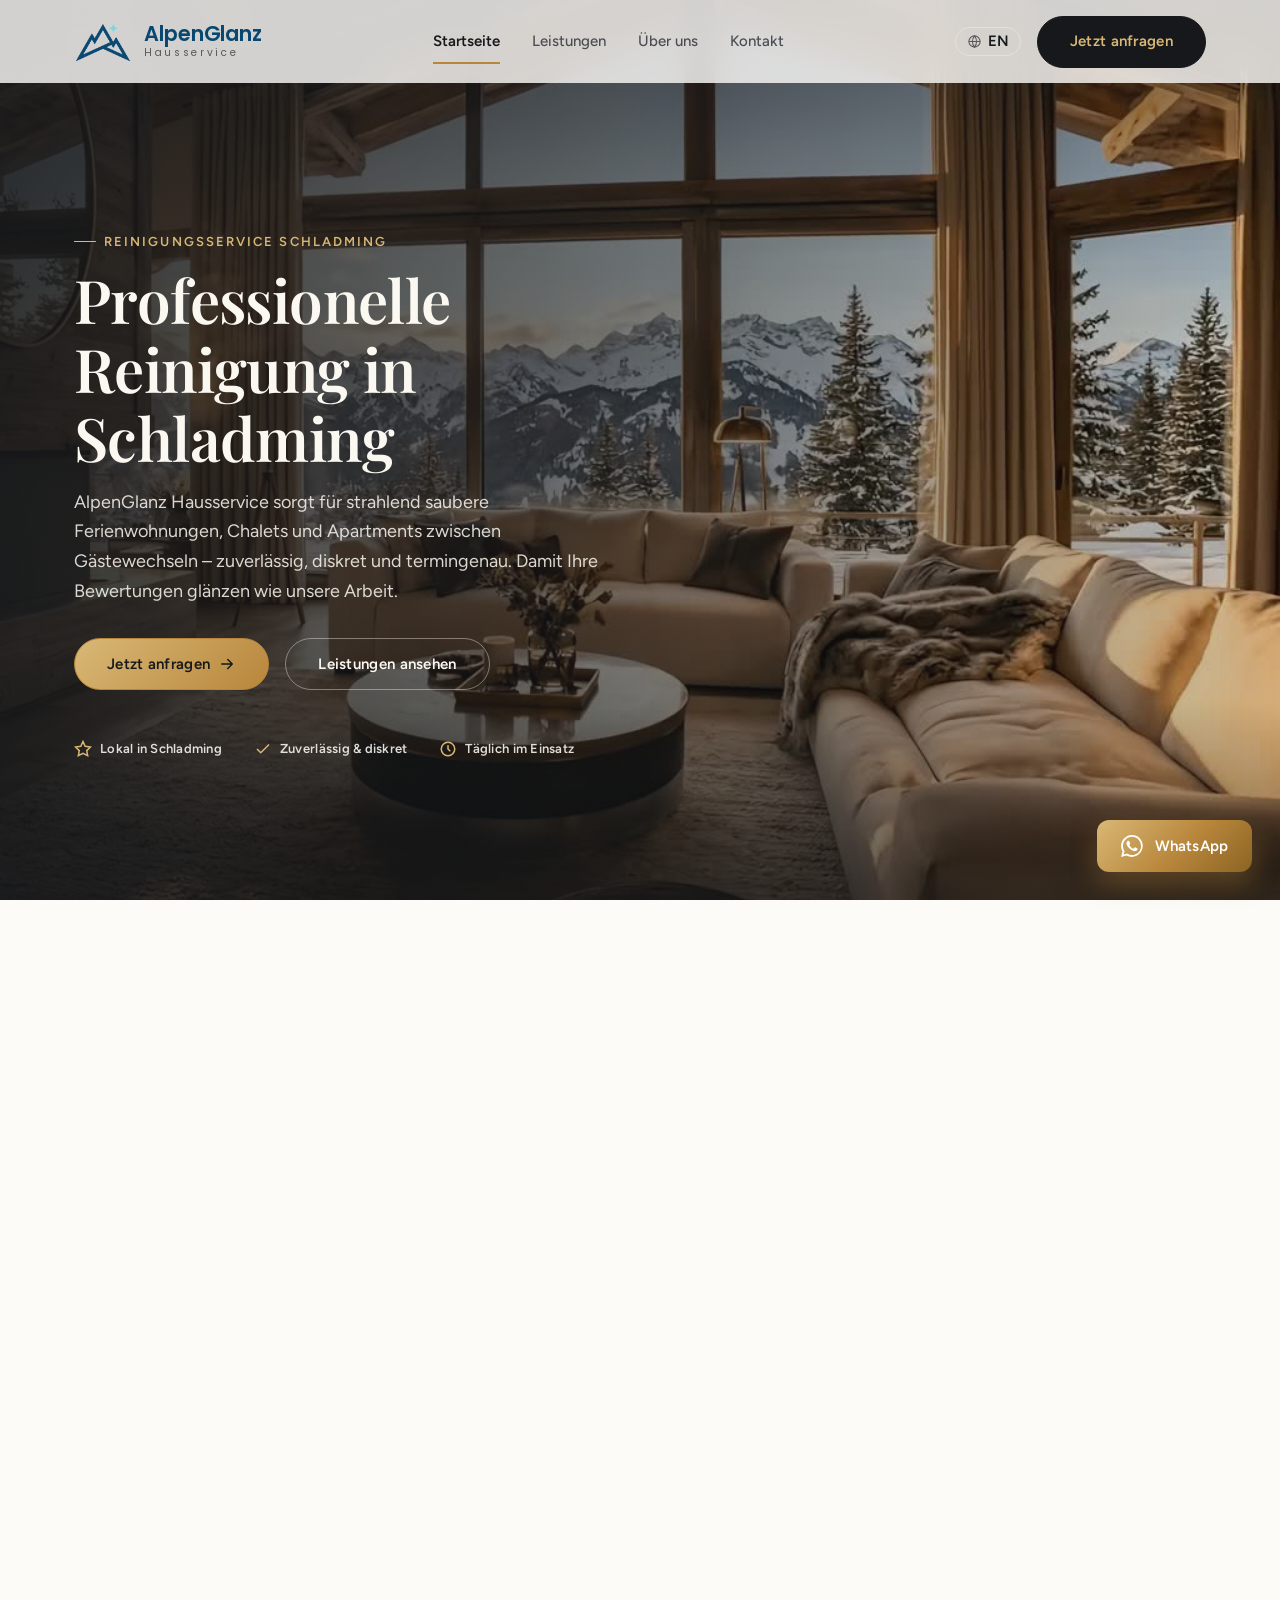
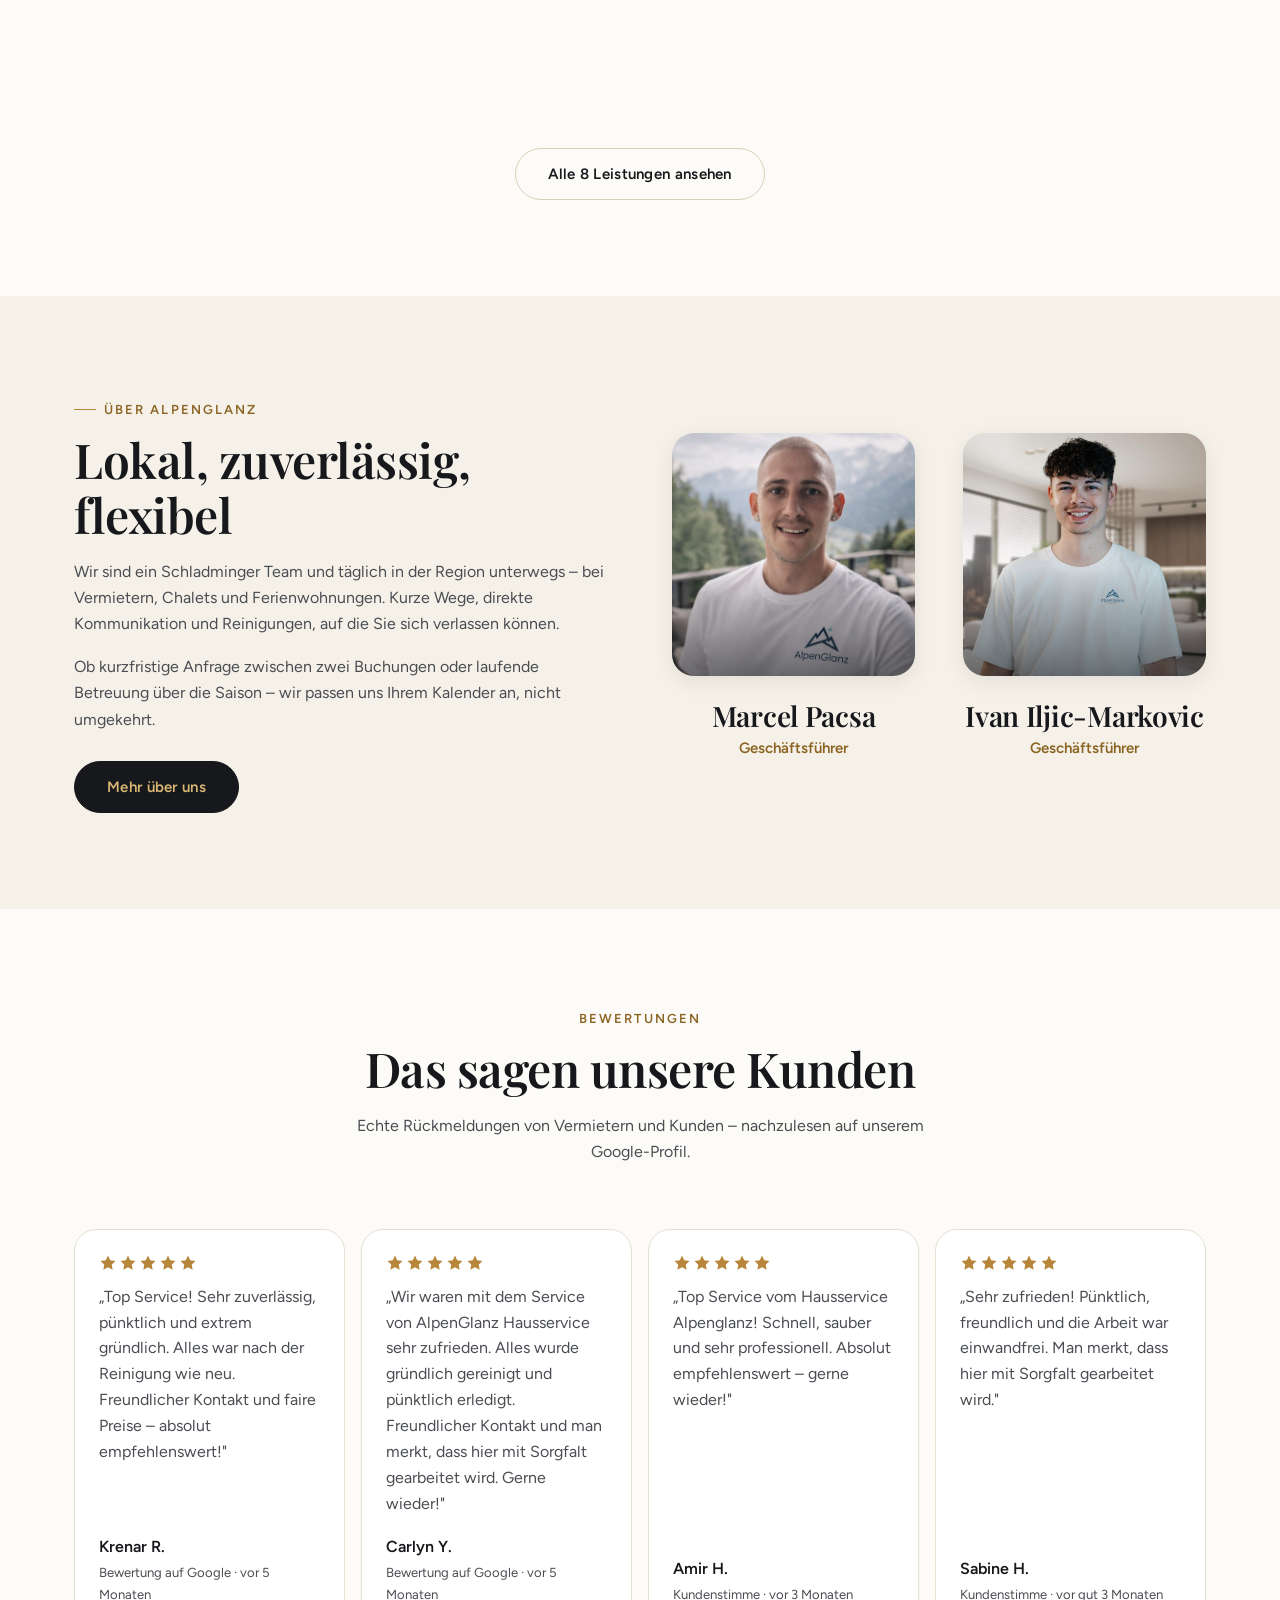
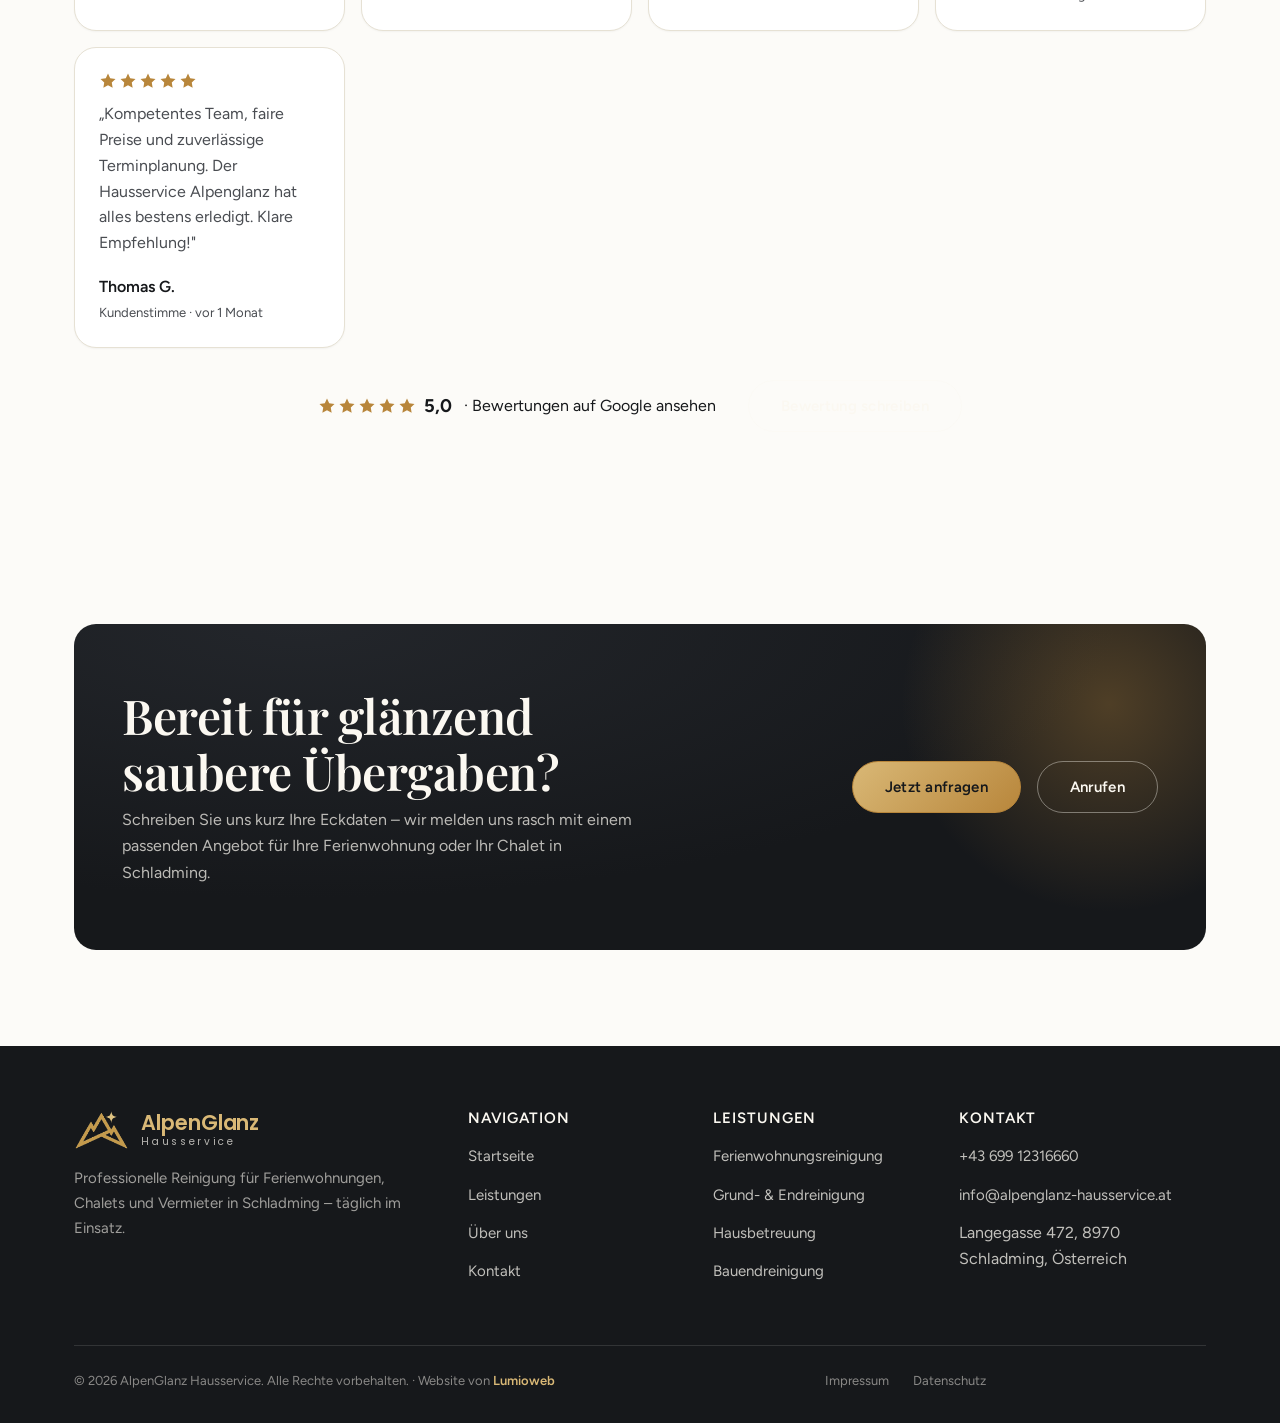
==== index.html @ 98035ed0 "Initial website upload" ====
<!DOCTYPE html><html lang="de"><head>
<meta charset="UTF-8">
<meta name="viewport" content="width=device-width, initial-scale=1">
<title>AlpenGlanz Hausservice — Professionelle Reinigung in Schladming</title>
<meta name="description" content="Professionelle Reinigung in Schladming für Ferienwohnungen, Chalets &amp; Vermieter. Zuverlässig, flexibel, täglich im Einsatz. Jetzt unverbindlich anfragen.">
<link rel="canonical" href="https://alpenglanz-hausservice.at/">
<link rel="alternate" hreflang="de-at" href="https://alpenglanz-hausservice.at/">
<link rel="alternate" hreflang="en" href="https://alpenglanz-hausservice.at/en/">
<link rel="alternate" hreflang="x-default" href="https://alpenglanz-hausservice.at/">
<meta property="og:type" content="website">
<meta property="og:site_name" content="AlpenGlanz Hausservice">
<meta property="og:locale" content="de_AT">
<meta property="og:title" content="AlpenGlanz Hausservice — Professionelle Reinigung in Schladming">
<meta property="og:description" content="Professionelle Reinigung in Schladming für Ferienwohnungen, Chalets &amp; Vermieter. Zuverlässig, flexibel, täglich im Einsatz.">
<meta property="og:url" content="https://alpenglanz-hausservice.at/">
<meta property="og:image" content="https://alpenglanz-hausservice.at/videos/hero-poster.jpg">
<meta property="og:image:width" content="1280">
<meta property="og:image:height" content="720">
<meta name="twitter:card" content="summary_large_image">
<meta name="twitter:title" content="AlpenGlanz Hausservice — Professionelle Reinigung in Schladming">
<meta name="twitter:description" content="Professionelle Reinigung in Schladming für Ferienwohnungen, Chalets &amp; Vermieter. Zuverlässig, flexibel, täglich im Einsatz.">
<meta name="twitter:image" content="https://alpenglanz-hausservice.at/videos/hero-poster.jpg">
<link rel="icon" type="image/png" href="images/favicon.png">
<link rel="apple-touch-icon" href="images/apple-touch-icon.png">
<link rel="preconnect" href="https://fonts.googleapis.com">
<link rel="preconnect" href="https://fonts.gstatic.com" crossorigin="">
<link rel="stylesheet" href="https://fonts.googleapis.com/css2?family=Figtree:wght@300;400;500;600;700&amp;family=Playfair+Display:ital,wght@0,500;0,600;0,700;1,500&amp;family=Poppins:wght@400;500;600&amp;display=swap">
<link rel="stylesheet" href="css/style.css?v=24">
<style>
  /* Kundenstimmen (Phase 2) */
  .reviews-grid{display:grid;grid-template-columns:repeat(auto-fit,minmax(260px,1fr));gap:var(--space-4,1.2rem);margin-top:var(--space-6,2rem);}
  .review-card{background:var(--color-surface,#fff);border:1px solid var(--color-border,rgba(20,24,30,.10));border-radius:var(--radius-lg,18px);padding:var(--space-5,1.6rem);display:flex;flex-direction:column;gap:.7rem;box-shadow:0 1px 2px rgba(20,24,30,.04);}
  .stars{color:var(--color-gold,#b8892b);display:inline-flex;gap:2px;line-height:1;}
  .review-text{margin:0;font-size:1rem;line-height:1.62;}
  .review-meta{margin-top:auto;display:flex;flex-direction:column;gap:.1rem;padding-top:.4rem;}
  .review-author{font-weight:600;}
  .review-src{font-size:.82rem;color:var(--color-ink-soft,#6b7078);}
  .reviews-cta{display:flex;flex-wrap:wrap;gap:var(--space-4,1.2rem) var(--space-6,2rem);align-items:center;justify-content:center;margin-top:var(--space-6,2rem);}
  .reviews-badge{display:inline-flex;align-items:center;gap:.5rem;text-decoration:none;color:var(--color-ink,#1a1d21);}
  .reviews-badge strong{font-size:1.15rem;}
  .reviews-badge:hover{text-decoration:underline;}
</style>
<script type="application/ld+json">
{
  "@context": "https://schema.org",
  "@graph": [
    {
      "@type": "CleaningService",
      "@id": "https://alpenglanz-hausservice.at/#business",
      "name": "AlpenGlanz Hausservice OG",
      "alternateName": "AlpenGlanz Hausservice",
      "url": "https://alpenglanz-hausservice.at/",
      "image": "https://alpenglanz-hausservice.at/videos/hero-poster.jpg",
      "logo": "https://alpenglanz-hausservice.at/images/logo-icon.png",
      "telephone": "+43 699 12316660",
      "email": "info@alpenglanz-hausservice.at",
      "vatID": "ATU83051689",
      "description": "Professionelle Reinigung in Schladming für Ferienwohnungen, Chalets, Apartments und Vermieter – zuverlässig, diskret und termingenau.",
      "address": {
        "@type": "PostalAddress",
        "streetAddress": "Langegasse 472",
        "postalCode": "8970",
        "addressLocality": "Schladming",
        "addressRegion": "Steiermark",
        "addressCountry": "AT"
      },
      "geo": {
        "@type": "GeoCoordinates",
        "latitude": 47.3389568,
        "longitude": 13.7024496
      },
      "areaServed": [
        {
          "@type": "City",
          "name": "Schladming"
        },
        {
          "@type": "City",
          "name": "Ramsau am Dachstein"
        },
        {
          "@type": "City",
          "name": "Rohrmoos"
        },
        {
          "@type": "City",
          "name": "Haus im Ennstal"
        },
        {
          "@type": "City",
          "name": "Gröbming"
        },
        {
          "@type": "City",
          "name": "Pichl"
        }
      ],
      "knowsLanguage": [
        "de-AT"
      ],
      "hasOfferCatalog": {
        "@type": "OfferCatalog",
        "name": "Reinigungsleistungen",
        "itemListElement": [
          {
            "@type": "Offer",
            "itemOffered": {
              "@type": "Service",
              "name": "Ferienwohnungsreinigung",
              "description": "Blitzsaubere Übergabe zwischen Gästewechseln – termingenau nach Check-out, bereit vor Check-in."
            }
          },
          {
            "@type": "Offer",
            "itemOffered": {
              "@type": "Service",
              "name": "Apartmentreinigung",
              "description": "Regelmäßige oder einmalige Reinigung von Apartments – zuverlässig auch bei kurzfristigem Bedarf."
            }
          },
          {
            "@type": "Offer",
            "itemOffered": {
              "@type": "Service",
              "name": "Grund- & Endreinigung",
              "description": "Gründliche Tiefenreinigung bei Saisonwechsel, Ein- und Auszug oder vor der Neuvermietung."
            }
          },
          {
            "@type": "Offer",
            "itemOffered": {
              "@type": "Service",
              "name": "Büro- & Gebäudereinigung",
              "description": "Saubere Arbeits- und Gemeinschaftsflächen – flexibel getaktet nach Ihren Öffnungszeiten."
            }
          },
          {
            "@type": "Offer",
            "itemOffered": {
              "@type": "Service",
              "name": "Fensterreinigung",
              "description": "Streifenfreier Glanz innen und außen – für den perfekten Ausblick auf die Berge."
            }
          },
          {
            "@type": "Offer",
            "itemOffered": {
              "@type": "Service",
              "name": "Stiegenhausreinigung",
              "description": "Gepflegte Eingangsbereiche und Treppenhäuser – der erste Eindruck für Ihre Gäste."
            }
          },
          {
            "@type": "Offer",
            "itemOffered": {
              "@type": "Service",
              "name": "Hausbetreuung",
              "description": "Laufende Pflege Ihres Objekts über die Saison – auch wenn Sie selbst nicht vor Ort sind."
            }
          },
          {
            "@type": "Offer",
            "itemOffered": {
              "@type": "Service",
              "name": "Bauendreinigung",
              "description": "Grobreinigung nach Bau- oder Renovierungsarbeiten – bezugsfertig übergeben."
            }
          }
        ]
      },
      "hasMap": "https://www.google.com/maps?cid=9509701394865130927",
      "sameAs": [
        "https://www.google.com/maps?cid=9509701394865130927"
      ]
    },
    {
      "@type": "WebSite",
      "@id": "https://alpenglanz-hausservice.at/#website",
      "url": "https://alpenglanz-hausservice.at/",
      "name": "AlpenGlanz Hausservice",
      "inLanguage": "de-AT",
      "publisher": {
        "@id": "https://alpenglanz-hausservice.at/#business"
      }
    }
  ]
}
</script>
</head>
<body>
<a class="skip-link" href="#main">Zum Inhalt springen</a>

<header class="site-header">
  <div class="nav-inner">
    <a href="index.html" class="brand">
      <img src="images/logo-icon.png" alt="" class="brand-mark" width="398" height="288">
      <span class="brand-text"><span class="brand-name">AlpenGlanz</span><small>Hausservice</small></span>
    </a>
    <nav class="nav-links" id="nav-links">
      <a href="index.html" data-nav="index.html">Startseite</a>
      <a href="leistungen.html" data-nav="leistungen.html">Leistungen</a>
      <a href="ueber-uns.html" data-nav="ueber-uns.html">Über uns</a>
      <a href="kontakt.html" data-nav="kontakt.html">Kontakt</a>
      <a href="kontakt.html" class="btn btn-primary nav-mobile-cta">Jetzt anfragen</a>
    </nav>
    <div class="nav-cta">
      <a href="en/index.html" class="lang-switch" hreflang="en" aria-label="Zur englischen Version wechseln"><svg viewBox="0 0 24 24" width="15" height="15" fill="none" stroke="currentColor" stroke-width="1.7" aria-hidden="true"><circle cx="12" cy="12" r="9"></circle><path d="M3 12h18"></path><path d="M12 3a14 14 0 0 1 0 18 14 14 0 0 1 0-18z"></path></svg>EN</a>
      <a href="kontakt.html" class="btn btn-primary desktop-only">Jetzt anfragen</a>
      <button class="nav-toggle" id="nav-toggle" aria-label="Menü öffnen" aria-expanded="false" aria-controls="nav-links">
        <span></span>
      </button>
    </div>
  </div>
</header>

<main id="main">

  <!-- HERO -->
  <section class="hero hero-has-video">
    <video class="hero-video hero-bg-video" autoplay="" muted="" loop="" playsinline="" preload="metadata" poster="videos/hero-poster.jpg" aria-hidden="true" tabindex="-1">
      <!-- Phones load the 720p/0.7MB loop, larger screens the 2K version.
           Browsers without media-attribute support fall back to the first
           (smaller) source - a safe default. -->
      <source src="videos/hero-loop-mobile.mp4" type="video/mp4" media="(max-width: 768px)">
      <source src="videos/hero-loop.mp4" type="video/mp4">
    </video>
    <div class="hero-overlay" aria-hidden="true"></div>
    <div class="container hero-grid">
      <div class="hero-copy" data-reveal="">
        <p class="eyebrow" data-cms="index-1">Reinigungsservice Schladming</p>
        <h1 data-cms="index-2">Professionelle Reinigung in Schladming</h1>
        <p class="lead" data-cms="index-3">AlpenGlanz Hausservice sorgt für strahlend saubere Ferienwohnungen, Chalets und Apartments zwischen Gästewechseln – zuverlässig, diskret und termingenau. Damit Ihre Bewertungen glänzen wie unsere Arbeit.</p>
        <div class="hero-actions">
          <a href="kontakt.html" class="btn btn-gold">
            Jetzt anfragen
            <svg class="icon-arrow" viewBox="0 0 24 24" fill="none" stroke="currentColor" stroke-width="2" stroke-linecap="round" stroke-linejoin="round"><path d="M5 12h14M13 6l6 6-6 6"></path></svg>
          </a>
          <a href="leistungen.html" class="btn btn-outline">Leistungen ansehen</a>
        </div>
        <div class="hero-trustrow">
          <div class="trust-item">
            <svg viewBox="0 0 24 24" fill="none" stroke="currentColor" stroke-width="2"><path d="M12 2l2.9 6.26L22 9.27l-5 4.87L18.2 21 12 17.77 5.8 21 7 14.14l-5-4.87 7.1-1.01z"></path></svg>
            Lokal in Schladming
          </div>
          <div class="trust-item">
            <svg viewBox="0 0 24 24" fill="none" stroke="currentColor" stroke-width="2"><path d="M20 6L9 17l-5-5"></path></svg>
            Zuverlässig &amp; diskret
          </div>
          <div class="trust-item">
            <svg viewBox="0 0 24 24" fill="none" stroke="currentColor" stroke-width="2"><circle cx="12" cy="12" r="9"></circle><path d="M12 7v5l3 3"></path></svg>
            Täglich im Einsatz
          </div>
        </div>
      </div>

    </div>
  </section>

  <!-- TRUST BADGES -->
  <section class="container">
    <div class="badge-strip" data-reveal="">
      <div class="badge-item">
        <svg viewBox="0 0 24 24" fill="none" stroke="currentColor" stroke-width="1.8"><path d="M3 21V8l9-5 9 5v13"></path><path d="M9 21v-8h6v8"></path></svg>
        <div><strong data-cms="index-4">Ferienwohnungen &amp; Chalets</strong><span data-cms="index-5">Unser Kerngeschäft in Schladming</span></div>
      </div>
      <div class="badge-item">
        <svg viewBox="0 0 24 24" fill="none" stroke="currentColor" stroke-width="1.8"><circle cx="12" cy="12" r="9"></circle><path d="M12 7v5l3.5 2"></path></svg>
        <div><strong data-cms="index-6">Termingenau</strong><span data-cms="index-7">Punktgenau zwischen Check-out &amp; Check-in</span></div>
      </div>
      <div class="badge-item">
        <svg viewBox="0 0 24 24" fill="none" stroke="currentColor" stroke-width="1.8"><path d="M20 6L9 17l-5-5"></path></svg>
        <div><strong data-cms="index-8">Geprüfte Qualität</strong><span data-cms="index-9">Checklisten &amp; Fotokontrolle</span></div>
      </div>
      <div class="badge-item">
        <svg viewBox="0 0 24 24" fill="none" stroke="currentColor" stroke-width="1.8"><path d="M12 2l2.9 6.26L22 9.27l-5 4.87L18.2 21 12 17.77 5.8 21 7 14.14l-5-4.87 7.1-1.01z"></path></svg>
        <div><strong data-cms="index-10">Persönlich &amp; flexibel</strong><span data-cms="index-11">Direkter Draht zu den Inhabern</span></div>
      </div>
    </div>
  </section>

  <!-- WAS WIR MACHEN -->
  <section class="section">
    <div class="container">
      <div class="section-head center mx-auto text-center" data-reveal="">
        <p class="eyebrow" data-cms="index-12">Was wir machen</p>
        <h2 data-cms="index-13">Ihr Rundum-Service für Sauberkeit in Schladming</h2>
        <p class="mx-auto" data-cms="index-14">Von der Endreinigung einer Ferienwohnung nach dem Auszug der Gäste bis zur laufenden Hausbetreuung Ihres Chalets – wir übernehmen die Reinigung, damit Sie sich um Ihre Gäste kümmern können.</p>
      </div>

      <div class="grid grid-3" data-reveal-group="">
        <article class="card" data-reveal="">
          <div class="card-icon">
            <svg viewBox="0 0 24 24" fill="none" stroke="currentColor" stroke-width="1.8"><path d="M3 21V8l9-5 9 5v13"></path><path d="M9 21v-8h6v8"></path></svg>
          </div>
          <h3 data-cms="index-15">Ferienwohnungsreinigung</h3>
          <p data-cms="index-16">Blitzsaubere Übergabe für jeden Gästewechsel – zuverlässig und termingenau.</p>
          <a href="leistungen.html" class="card-link">Mehr erfahren
            <svg viewBox="0 0 24 24" fill="none" stroke="currentColor" stroke-width="2"><path d="M5 12h14M13 6l6 6-6 6"></path></svg>
          </a>
        </article>
        <article class="card" data-reveal="">
          <div class="card-icon">
            <svg viewBox="0 0 24 24" fill="none" stroke="currentColor" stroke-width="1.8"><rect x="4" y="3" width="16" height="18" rx="2"></rect><path d="M9 8h6M9 12h6M9 16h4"></path></svg>
          </div>
          <h3 data-cms="index-17">Grund- &amp; Endreinigung</h3>
          <p data-cms="index-18">Gründliche Tiefenreinigung – ideal bei Saisonwechsel oder Übergabe.</p>
          <a href="leistungen.html" class="card-link">Mehr erfahren
            <svg viewBox="0 0 24 24" fill="none" stroke="currentColor" stroke-width="2"><path d="M5 12h14M13 6l6 6-6 6"></path></svg>
          </a>
        </article>
        <article class="card" data-reveal="">
          <div class="card-icon">
            <svg viewBox="0 0 24 24" fill="none" stroke="currentColor" stroke-width="1.8"><path d="M4 21h16M6 21V9l6-5 6 5v12M10 21v-6h4v6"></path></svg>
          </div>
          <h3 data-cms="index-19">Hausbetreuung</h3>
          <p data-cms="index-20">Laufende Pflege Ihres Objekts – auch wenn Sie selbst nicht vor Ort sind.</p>
          <a href="leistungen.html" class="card-link">Mehr erfahren
            <svg viewBox="0 0 24 24" fill="none" stroke="currentColor" stroke-width="2"><path d="M5 12h14M13 6l6 6-6 6"></path></svg>
          </a>
        </article>
      </div>

      <div class="text-center" style="margin-top: var(--space-7);" data-reveal="">
        <a href="leistungen.html" class="btn btn-outline" style="border-color: var(--color-border-strong); color: var(--color-ink);">Alle 8 Leistungen ansehen</a>
      </div>
    </div>
  </section>

  <!-- ÜBER UNS TEASER -->
  <section class="section section-alt">
    <div class="container grid grid-2" style="align-items:center; gap: var(--space-8);">
      <div data-reveal="">
        <p class="eyebrow" data-cms="index-21">Über AlpenGlanz</p>
        <h2 data-cms="index-22">Lokal, zuverlässig, flexibel</h2>
        <p data-cms="index-23">Wir sind ein Schladminger Team und täglich in der Region unterwegs – bei Vermietern, Chalets und Ferienwohnungen. Kurze Wege, direkte Kommunikation und Reinigungen, auf die Sie sich verlassen können.</p>
        <p data-cms="index-24">Ob kurzfristige Anfrage zwischen zwei Buchungen oder laufende Betreuung über die Saison – wir passen uns Ihrem Kalender an, nicht umgekehrt.</p>
        <a href="ueber-uns.html" class="btn btn-primary" style="margin-top: var(--space-3);">Mehr über uns</a>
      </div>
      <div class="team-grid" data-reveal="" style="transition-delay:120ms;">
        <div class="team-card">
          <div class="team-photo"><img src="images/team-marcel.jpeg" alt="Marcel Pacsa, Geschäftsführer AlpenGlanz Hausservice" width="1010" height="1277" loading="lazy" decoding="async" data-cms-img="index-img-1"></div>
          <h3 data-cms="index-25">Marcel Pacsa</h3>
          <p class="team-role" data-cms="index-26">Geschäftsführer</p>
        </div>
        <div class="team-card">
          <div class="team-photo"><img src="images/team-ivan.jpeg" alt="Ivan Iljic-Markovic, Geschäftsführer AlpenGlanz Hausservice" width="776" height="930" loading="lazy" decoding="async" data-cms-img="index-img-2"></div>
          <h3 data-cms="index-27">Ivan Iljic-Markovic</h3>
          <p class="team-role" data-cms="index-28">Geschäftsführer</p>
        </div>
      </div>
    </div>
  </section>

  <!-- KUNDENSTIMMEN -->
  <section class="section" id="bewertungen">
    <div class="container">
      <div class="section-head center mx-auto text-center" data-reveal="">
        <p class="eyebrow" data-cms="index-29">Bewertungen</p>
        <h2 data-cms="index-30">Das sagen unsere Kunden</h2>
        <p class="mx-auto" data-cms="index-31">Echte Rückmeldungen von Vermietern und Kunden – nachzulesen auf unserem Google-Profil.</p>
      </div>
      <div class="reviews-grid" data-reveal-group="">

        <article class="review-card" data-reveal="">
          <span class="stars" aria-label="5 von 5 Sternen"><svg width="18" height="18" viewBox="0 0 24 24" fill="currentColor" aria-hidden="true"><path d="M12 2l2.9 6.26L22 9.27l-5 4.87L18.2 21 12 17.77 5.8 21 7 14.14l-5-4.87 7.1-1.01z"></path></svg><svg width="18" height="18" viewBox="0 0 24 24" fill="currentColor" aria-hidden="true"><path d="M12 2l2.9 6.26L22 9.27l-5 4.87L18.2 21 12 17.77 5.8 21 7 14.14l-5-4.87 7.1-1.01z"></path></svg><svg width="18" height="18" viewBox="0 0 24 24" fill="currentColor" aria-hidden="true"><path d="M12 2l2.9 6.26L22 9.27l-5 4.87L18.2 21 12 17.77 5.8 21 7 14.14l-5-4.87 7.1-1.01z"></path></svg><svg width="18" height="18" viewBox="0 0 24 24" fill="currentColor" aria-hidden="true"><path d="M12 2l2.9 6.26L22 9.27l-5 4.87L18.2 21 12 17.77 5.8 21 7 14.14l-5-4.87 7.1-1.01z"></path></svg><svg width="18" height="18" viewBox="0 0 24 24" fill="currentColor" aria-hidden="true"><path d="M12 2l2.9 6.26L22 9.27l-5 4.87L18.2 21 12 17.77 5.8 21 7 14.14l-5-4.87 7.1-1.01z"></path></svg></span>
          <p class="review-text" data-cms="index-32">„Top Service! Sehr zuverlässig, pünktlich und extrem gründlich. Alles war nach der Reinigung wie neu. Freundlicher Kontakt und faire Preise – absolut empfehlenswert!"</p>
          <div class="review-meta">
            <span class="review-author" data-cms="index-33">Krenar R.</span>
            <span class="review-src" data-cms="index-34">Bewertung auf Google · vor 5 Monaten</span>
          </div>
        </article>

        <article class="review-card" data-reveal="">
          <span class="stars" aria-label="5 von 5 Sternen"><svg width="18" height="18" viewBox="0 0 24 24" fill="currentColor" aria-hidden="true"><path d="M12 2l2.9 6.26L22 9.27l-5 4.87L18.2 21 12 17.77 5.8 21 7 14.14l-5-4.87 7.1-1.01z"></path></svg><svg width="18" height="18" viewBox="0 0 24 24" fill="currentColor" aria-hidden="true"><path d="M12 2l2.9 6.26L22 9.27l-5 4.87L18.2 21 12 17.77 5.8 21 7 14.14l-5-4.87 7.1-1.01z"></path></svg><svg width="18" height="18" viewBox="0 0 24 24" fill="currentColor" aria-hidden="true"><path d="M12 2l2.9 6.26L22 9.27l-5 4.87L18.2 21 12 17.77 5.8 21 7 14.14l-5-4.87 7.1-1.01z"></path></svg><svg width="18" height="18" viewBox="0 0 24 24" fill="currentColor" aria-hidden="true"><path d="M12 2l2.9 6.26L22 9.27l-5 4.87L18.2 21 12 17.77 5.8 21 7 14.14l-5-4.87 7.1-1.01z"></path></svg><svg width="18" height="18" viewBox="0 0 24 24" fill="currentColor" aria-hidden="true"><path d="M12 2l2.9 6.26L22 9.27l-5 4.87L18.2 21 12 17.77 5.8 21 7 14.14l-5-4.87 7.1-1.01z"></path></svg></span>
          <p class="review-text" data-cms="index-35">„Wir waren mit dem Service von AlpenGlanz Hausservice sehr zufrieden. Alles wurde gründlich gereinigt und pünktlich erledigt. Freundlicher Kontakt und man merkt, dass hier mit Sorgfalt gearbeitet wird. Gerne wieder!"</p>
          <div class="review-meta">
            <span class="review-author" data-cms="index-36">Carlyn Y.</span>
            <span class="review-src" data-cms="index-37">Bewertung auf Google · vor 5 Monaten</span>
          </div>
        </article>

        <article class="review-card" data-reveal="">
          <span class="stars" aria-label="5 von 5 Sternen"><svg width="18" height="18" viewBox="0 0 24 24" fill="currentColor" aria-hidden="true"><path d="M12 2l2.9 6.26L22 9.27l-5 4.87L18.2 21 12 17.77 5.8 21 7 14.14l-5-4.87 7.1-1.01z"></path></svg><svg width="18" height="18" viewBox="0 0 24 24" fill="currentColor" aria-hidden="true"><path d="M12 2l2.9 6.26L22 9.27l-5 4.87L18.2 21 12 17.77 5.8 21 7 14.14l-5-4.87 7.1-1.01z"></path></svg><svg width="18" height="18" viewBox="0 0 24 24" fill="currentColor" aria-hidden="true"><path d="M12 2l2.9 6.26L22 9.27l-5 4.87L18.2 21 12 17.77 5.8 21 7 14.14l-5-4.87 7.1-1.01z"></path></svg><svg width="18" height="18" viewBox="0 0 24 24" fill="currentColor" aria-hidden="true"><path d="M12 2l2.9 6.26L22 9.27l-5 4.87L18.2 21 12 17.77 5.8 21 7 14.14l-5-4.87 7.1-1.01z"></path></svg><svg width="18" height="18" viewBox="0 0 24 24" fill="currentColor" aria-hidden="true"><path d="M12 2l2.9 6.26L22 9.27l-5 4.87L18.2 21 12 17.77 5.8 21 7 14.14l-5-4.87 7.1-1.01z"></path></svg></span>
          <p class="review-text" data-cms="index-38">„Top Service vom Hausservice Alpenglanz! Schnell, sauber und sehr professionell. Absolut empfehlenswert – gerne wieder!"</p>
          <div class="review-meta">
            <span class="review-author" data-cms="index-39">Amir H.</span>
            <span class="review-src" data-cms="index-40">Kundenstimme · vor 3 Monaten</span>
          </div>
        </article>



        <article class="review-card" data-reveal="">
          <span class="stars" aria-label="5 von 5 Sternen"><svg width="18" height="18" viewBox="0 0 24 24" fill="currentColor" aria-hidden="true"><path d="M12 2l2.9 6.26L22 9.27l-5 4.87L18.2 21 12 17.77 5.8 21 7 14.14l-5-4.87 7.1-1.01z"></path></svg><svg width="18" height="18" viewBox="0 0 24 24" fill="currentColor" aria-hidden="true"><path d="M12 2l2.9 6.26L22 9.27l-5 4.87L18.2 21 12 17.77 5.8 21 7 14.14l-5-4.87 7.1-1.01z"></path></svg><svg width="18" height="18" viewBox="0 0 24 24" fill="currentColor" aria-hidden="true"><path d="M12 2l2.9 6.26L22 9.27l-5 4.87L18.2 21 12 17.77 5.8 21 7 14.14l-5-4.87 7.1-1.01z"></path></svg><svg width="18" height="18" viewBox="0 0 24 24" fill="currentColor" aria-hidden="true"><path d="M12 2l2.9 6.26L22 9.27l-5 4.87L18.2 21 12 17.77 5.8 21 7 14.14l-5-4.87 7.1-1.01z"></path></svg><svg width="18" height="18" viewBox="0 0 24 24" fill="currentColor" aria-hidden="true"><path d="M12 2l2.9 6.26L22 9.27l-5 4.87L18.2 21 12 17.77 5.8 21 7 14.14l-5-4.87 7.1-1.01z"></path></svg></span>
          <p class="review-text" data-cms="index-41">„Sehr zufrieden! Pünktlich, freundlich und die Arbeit war einwandfrei. Man merkt, dass hier mit Sorgfalt gearbeitet wird."</p>
          <div class="review-meta">
            <span class="review-author" data-cms="index-42">Sabine H.</span>
            <span class="review-src" data-cms="index-43">Kundenstimme · vor gut 3 Monaten</span>
          </div>
        </article>



        <article class="review-card" data-reveal="">
          <span class="stars" aria-label="5 von 5 Sternen"><svg width="18" height="18" viewBox="0 0 24 24" fill="currentColor" aria-hidden="true"><path d="M12 2l2.9 6.26L22 9.27l-5 4.87L18.2 21 12 17.77 5.8 21 7 14.14l-5-4.87 7.1-1.01z"></path></svg><svg width="18" height="18" viewBox="0 0 24 24" fill="currentColor" aria-hidden="true"><path d="M12 2l2.9 6.26L22 9.27l-5 4.87L18.2 21 12 17.77 5.8 21 7 14.14l-5-4.87 7.1-1.01z"></path></svg><svg width="18" height="18" viewBox="0 0 24 24" fill="currentColor" aria-hidden="true"><path d="M12 2l2.9 6.26L22 9.27l-5 4.87L18.2 21 12 17.77 5.8 21 7 14.14l-5-4.87 7.1-1.01z"></path></svg><svg width="18" height="18" viewBox="0 0 24 24" fill="currentColor" aria-hidden="true"><path d="M12 2l2.9 6.26L22 9.27l-5 4.87L18.2 21 12 17.77 5.8 21 7 14.14l-5-4.87 7.1-1.01z"></path></svg><svg width="18" height="18" viewBox="0 0 24 24" fill="currentColor" aria-hidden="true"><path d="M12 2l2.9 6.26L22 9.27l-5 4.87L18.2 21 12 17.77 5.8 21 7 14.14l-5-4.87 7.1-1.01z"></path></svg></span>
          <p class="review-text" data-cms="index-44">„Kompetentes Team, faire Preise und zuverlässige Terminplanung. Der Hausservice Alpenglanz hat alles bestens erledigt. Klare Empfehlung!"</p>
          <div class="review-meta">
            <span class="review-author" data-cms="index-45">Thomas G.</span>
            <span class="review-src" data-cms="index-46">Kundenstimme · vor 1 Monat</span>
          </div>
        </article>

      </div>
      <div class="reviews-cta" data-reveal="">
        <a href="https://www.google.com/maps?cid=9509701394865130927" target="_blank" rel="noopener" class="reviews-badge" aria-label="5,0 Sterne bei Google, alle Bewertungen ansehen">
          <span class="stars" aria-label="5 von 5 Sternen"><svg width="18" height="18" viewBox="0 0 24 24" fill="currentColor" aria-hidden="true"><path d="M12 2l2.9 6.26L22 9.27l-5 4.87L18.2 21 12 17.77 5.8 21 7 14.14l-5-4.87 7.1-1.01z"></path></svg><svg width="18" height="18" viewBox="0 0 24 24" fill="currentColor" aria-hidden="true"><path d="M12 2l2.9 6.26L22 9.27l-5 4.87L18.2 21 12 17.77 5.8 21 7 14.14l-5-4.87 7.1-1.01z"></path></svg><svg width="18" height="18" viewBox="0 0 24 24" fill="currentColor" aria-hidden="true"><path d="M12 2l2.9 6.26L22 9.27l-5 4.87L18.2 21 12 17.77 5.8 21 7 14.14l-5-4.87 7.1-1.01z"></path></svg><svg width="18" height="18" viewBox="0 0 24 24" fill="currentColor" aria-hidden="true"><path d="M12 2l2.9 6.26L22 9.27l-5 4.87L18.2 21 12 17.77 5.8 21 7 14.14l-5-4.87 7.1-1.01z"></path></svg><svg width="18" height="18" viewBox="0 0 24 24" fill="currentColor" aria-hidden="true"><path d="M12 2l2.9 6.26L22 9.27l-5 4.87L18.2 21 12 17.77 5.8 21 7 14.14l-5-4.87 7.1-1.01z"></path></svg></span><strong data-cms="index-47">5,0</strong><span data-cms="index-48">&nbsp;·&nbsp;Bewertungen auf Google ansehen</span>
        </a>
        <a href="https://www.google.com/maps?cid=9509701394865130927" target="_blank" rel="noopener" class="btn btn-outline">Bewertung schreiben</a>
      </div>
    </div>
  </section>

  <!-- CTA BAND -->
  <section class="section">
    <div class="container">
      <div class="cta-band" data-reveal="">
        <div class="cta-band-text">
          <h2 data-cms="index-49">Bereit für glänzend saubere Übergaben?</h2>
          <p data-cms="index-50">Schreiben Sie uns kurz Ihre Eckdaten – wir melden uns rasch mit einem passenden Angebot für Ihre Ferienwohnung oder Ihr Chalet in Schladming.</p>
        </div>
        <div class="cta-band-actions">
          <a href="kontakt.html" class="btn btn-gold">Jetzt anfragen</a>
          <a href="tel:+4369912316660" class="btn btn-outline">Anrufen</a>
        </div>
      </div>
    </div>
  </section>

</main>

<footer class="site-footer">
  <div class="container">
    <div class="footer-grid">
      <div class="footer-col">
        <div class="footer-brand">
          <img src="images/logo-icon-gold.png" alt="" class="brand-mark" width="398" height="288">
          <span class="brand-text"><span class="brand-name">AlpenGlanz</span><small>Hausservice</small></span>
        </div>
        <p data-cms="index-51">Professionelle Reinigung für Ferienwohnungen, Chalets und Vermieter in Schladming – täglich im Einsatz.</p>
      </div>
      <div class="footer-col">
        <h4 data-cms="index-52">Navigation</h4>
        <ul>
          <li data-cms="index-53"><a href="index.html">Startseite</a></li>
          <li data-cms="index-54"><a href="leistungen.html">Leistungen</a></li>
          <li data-cms="index-55"><a href="ueber-uns.html">Über uns</a></li>
          <li data-cms="index-56"><a href="kontakt.html">Kontakt</a></li>
        </ul>
      </div>
      <div class="footer-col">
        <h4 data-cms="index-57">Leistungen</h4>
        <ul>
          <li data-cms="index-58"><a href="leistungen.html">Ferienwohnungsreinigung</a></li>
          <li data-cms="index-59"><a href="leistungen.html">Grund- &amp; Endreinigung</a></li>
          <li data-cms="index-60"><a href="leistungen.html">Hausbetreuung</a></li>
          <li data-cms="index-61"><a href="leistungen.html">Bauendreinigung</a></li>
        </ul>
      </div>
      <div class="footer-col">
        <h4 data-cms="index-62">Kontakt</h4>
        <ul>
          <li data-cms="index-63"><a href="tel:+4369912316660">+43 699 12316660</a></li>
          <li data-cms="index-64"><a href="mailto:info@alpenglanz-hausservice.at">info@alpenglanz-hausservice.at</a></li>
          <li data-cms="index-65"><span>Langegasse 472, 8970 Schladming, Österreich</span></li>
        </ul>
      </div>
    </div>
    <div class="footer-bottom">
      <span>© 2026 AlpenGlanz Hausservice. Alle Rechte vorbehalten. · Website von <a href="https://www.lumioweb.at" target="_blank" rel="noopener">Lumioweb</a></span>
      <div style="display:flex; gap: var(--space-5);">
        <a href="impressum.html">Impressum</a>
        <a href="datenschutz.html">Datenschutz</a>
      </div>
    </div>
  </div>
</footer>

<!-- WhatsApp Kontakt-Button -->
<a href="https://wa.me/4369912316660?text=Hallo%20AlpenGlanz%2C%20ich%20habe%20eine%20Anfrage%20zur%20Reinigung." class="wa-float" target="_blank" rel="noopener" aria-label="Kontakt über WhatsApp aufnehmen">
  <svg viewBox="0 0 24 24" fill="currentColor" aria-hidden="true"><path d="M17.472 14.382c-.297-.149-1.758-.867-2.03-.967-.273-.099-.471-.148-.67.15-.197.297-.767.966-.94 1.164-.173.199-.347.223-.644.075-.297-.149-1.255-.463-2.39-1.475-.883-.788-1.48-1.761-1.653-2.059-.173-.297-.018-.458.13-.606.134-.133.298-.347.446-.52.149-.174.198-.298.298-.497.099-.198.05-.371-.025-.52-.075-.149-.669-1.612-.916-2.207-.242-.579-.487-.5-.669-.51-.173-.008-.371-.01-.57-.01-.198 0-.52.074-.792.372-.272.297-1.04 1.016-1.04 2.479 0 1.462 1.065 2.875 1.213 3.074.149.198 2.096 3.2 5.077 4.487.709.306 1.262.489 1.694.625.712.227 1.36.195 1.872.118.571-.085 1.758-.719 2.006-1.413.248-.694.248-1.289.173-1.413-.074-.124-.272-.198-.57-.347m-5.421 7.403h-.004a9.87 9.87 0 01-5.031-1.378l-.361-.214-3.741.982.998-3.648-.235-.374a9.86 9.86 0 01-1.51-5.26c.001-5.45 4.436-9.884 9.888-9.884 2.64 0 5.122 1.03 6.988 2.898a9.825 9.825 0 012.893 6.994c-.003 5.45-4.437 9.885-9.885 9.885M20.52 3.449C18.24 1.245 15.24.044 12.045.044 5.463.044.083 5.443.08 12.083c0 2.13.557 4.21 1.615 6.033L0 24l6.045-1.587a11.9 11.9 0 005.7 1.452h.005c6.585 0 11.964-5.4 11.967-12.04.001-3.219-1.24-6.235-3.554-8.516"></path></svg>
  <span class="wa-label">WhatsApp</span>
</a>

<script src="js/script.js?v=24"></script>


</body></html>
---- css/style.css ----
/* =========================================================
   AlpenGlanz Hausservice — Design System
   Palette: Warm ivory + deep ink + refined gold (edel & elegant)
   Typography: Playfair Display (headings) / Figtree (body)
   Fonts are loaded via <link> in each page's <head> (faster than
   a render-blocking @import here).
   ========================================================= */

:root {
  /* Color tokens */
  --color-bg: #FCFBF8;
  --color-bg-alt: #F5F1E9;
  --color-surface: #FFFFFF;
  --color-ink: #16181B;
  --color-ink-soft: #4A4D52;
  --color-ink-faint: #8A8D92;
  --color-logo-navy: #084870; /* exact navy sampled from the original logo */
  --color-border: #E6E1D4;
  --color-border-strong: #D8D0BC;

  --color-gold: #B8863B;
  --color-gold-deep: #8B6423;
  --color-gold-light: #D9B876;
  --color-gold-soft: #F1E4C6;

  --color-on-ink: #FBF8F1;
  --color-on-gold: #16181B;

  --color-success: #2F6B4F;
  --color-error: #A3342A;

  /* Elevation */
  --shadow-sm: 0 1px 2px rgba(22, 24, 27, 0.06);
  --shadow-md: 0 6px 20px rgba(22, 24, 27, 0.08);
  --shadow-lg: 0 20px 48px rgba(22, 24, 27, 0.14);
  --shadow-gold: 0 10px 30px rgba(184, 134, 59, 0.25);

  /* Radius */
  --radius-sm: 6px;
  --radius-md: 12px;
  --radius-lg: 22px;
  --radius-pill: 999px;

  /* Spacing scale (4/8pt rhythm) */
  --space-1: 4px;
  --space-2: 8px;
  --space-3: 12px;
  --space-4: 16px;
  --space-5: 24px;
  --space-6: 32px;
  --space-7: 48px;
  --space-8: 64px;
  --space-9: 96px;
  --space-10: 128px;

  /* Type scale */
  --fs-xs: 0.8125rem;
  --fs-sm: 0.9375rem;
  --fs-base: 1rem;
  --fs-md: 1.125rem;
  --fs-lg: 1.375rem;
  --fs-xl: 1.75rem;
  --fs-2xl: 2.25rem;
  --fs-3xl: 3rem;
  --fs-4xl: 3.75rem;

  --font-display: 'Playfair Display', Georgia, serif;
  --font-body: 'Figtree', -apple-system, BlinkMacSystemFont, 'Segoe UI', sans-serif;

  /* Motion */
  --ease-out: cubic-bezier(0.16, 1, 0.3, 1);
  --ease-in-out: cubic-bezier(0.65, 0, 0.35, 1);
  --dur-fast: 180ms;
  --dur-base: 280ms;
  --dur-slow: 420ms;

  --container-w: 1180px;
  --header-h: 84px;
}

/* =========================================================
   Reset & Base
   ========================================================= */
*, *::before, *::after { box-sizing: border-box; }
html { scroll-behavior: smooth; }

@media (prefers-reduced-motion: reduce) {
  html { scroll-behavior: auto; }
  *, *::before, *::after {
    animation-duration: 0.01ms !important;
    animation-iteration-count: 1 !important;
    transition-duration: 0.01ms !important;
    scroll-behavior: auto !important;
  }
}

body {
  margin: 0;
  font-family: var(--font-body);
  font-size: var(--fs-base);
  line-height: 1.65;
  color: var(--color-ink);
  background: var(--color-bg);
  -webkit-font-smoothing: antialiased;
  overflow-x: hidden;
}

img { max-width: 100%; display: block; }
a { color: inherit; text-decoration: none; }
button { font-family: inherit; }
ul { margin: 0; padding: 0; list-style: none; }

h1, h2, h3, h4 {
  font-family: var(--font-display);
  font-weight: 600;
  line-height: 1.15;
  margin: 0 0 var(--space-4);
  letter-spacing: -0.01em;
  color: var(--color-ink);
}

h1 { font-size: var(--fs-4xl); }
h2 { font-size: var(--fs-3xl); }
h3 { font-size: var(--fs-xl); }
h4 { font-size: var(--fs-lg); }

p { margin: 0 0 var(--space-4); max-width: 62ch; color: var(--color-ink-soft); }

.eyebrow {
  display: inline-flex;
  align-items: center;
  gap: var(--space-2);
  font-family: var(--font-body);
  font-size: var(--fs-xs);
  font-weight: 600;
  letter-spacing: 0.16em;
  text-transform: uppercase;
  color: var(--color-gold-deep);
  margin-bottom: var(--space-3);
}
.eyebrow::before {
  content: '';
  width: 22px;
  height: 1px;
  background: var(--color-gold);
}

:focus-visible {
  outline: 2px solid var(--color-gold-deep);
  outline-offset: 3px;
  border-radius: var(--radius-sm);
}

.container {
  width: 100%;
  max-width: var(--container-w);
  margin-inline: auto;
  padding-inline: var(--space-5);
}

.section { padding-block: var(--space-9); }
.section-alt { background: var(--color-bg-alt); }
.section-ink { background: var(--color-ink); color: var(--color-on-ink); }
.section-ink p { color: rgba(251, 248, 241, 0.72); }
.section-ink h2, .section-ink h3 { color: var(--color-on-ink); }

@media (max-width: 768px) {
  h1 { font-size: var(--fs-3xl); }
  h2 { font-size: var(--fs-2xl); }
  .section { padding-block: var(--space-8); }
}

/* =========================================================
   Buttons
   ========================================================= */
.btn {
  display: inline-flex;
  align-items: center;
  justify-content: center;
  gap: var(--space-2);
  min-height: 52px;
  padding: 0 var(--space-6);
  border-radius: var(--radius-pill);
  font-family: var(--font-body);
  font-size: var(--fs-sm);
  font-weight: 600;
  letter-spacing: 0.02em;
  cursor: pointer;
  border: 1.5px solid transparent;
  transition: transform var(--dur-base) var(--ease-out),
              background-color var(--dur-base) var(--ease-out),
              color var(--dur-base) var(--ease-out),
              border-color var(--dur-base) var(--ease-out),
              box-shadow var(--dur-base) var(--ease-out);
  white-space: nowrap;
}
.btn:active { transform: scale(0.97); }

.btn-primary {
  background: var(--color-ink);
  color: var(--color-gold-light);
  border-color: var(--color-ink);
}
.btn-primary:hover {
  background: var(--color-gold);
  border-color: var(--color-gold);
  color: var(--color-on-gold);
  box-shadow: var(--shadow-gold);
  transform: translateY(-2px);
}

.btn-gold {
  background: linear-gradient(135deg, var(--color-gold-light), var(--color-gold));
  color: var(--color-on-gold);
  border-color: var(--color-gold);
}
.btn-gold:hover {
  box-shadow: var(--shadow-gold);
  transform: translateY(-2px);
  filter: brightness(1.05);
}

.btn-outline {
  background: transparent;
  color: var(--color-on-ink);
  border-color: rgba(251, 248, 241, 0.4);
}
.btn-outline:hover {
  border-color: var(--color-gold-light);
  color: var(--color-gold-light);
  transform: translateY(-2px);
}

.btn-ghost {
  background: transparent;
  color: var(--color-ink);
  border-color: var(--color-border-strong);
}
.btn-ghost:hover {
  border-color: var(--color-gold);
  color: var(--color-gold-deep);
}

.btn-sm { min-height: 40px; padding: 0 var(--space-5); font-size: var(--fs-xs); }

.btn svg { width: 18px; height: 18px; transition: transform var(--dur-base) var(--ease-out); }
.btn:hover svg.icon-arrow { transform: translateX(3px); }

/* =========================================================
   Header / Navigation
   ========================================================= */
.site-header {
  position: fixed;
  top: 0; left: 0; right: 0;
  height: var(--header-h);
  z-index: 1000;
  display: flex;
  align-items: center;
  border-bottom: 1px solid transparent;
  transition: border-color var(--dur-base) var(--ease-out),
              box-shadow var(--dur-base) var(--ease-out),
              height var(--dur-base) var(--ease-out);
}
/* Blur lives on a pseudo-layer (not on .site-header itself) so that
   backdrop-filter doesn't create a containing block for the fixed-position
   mobile nav panel — otherwise the panel would be clipped to header height. */
.site-header::before {
  content: '';
  position: absolute;
  inset: 0;
  z-index: -1;
  background: rgba(252, 251, 248, 0.82);
  backdrop-filter: blur(14px) saturate(140%);
  -webkit-backdrop-filter: blur(14px) saturate(140%);
}
.site-header.is-scrolled {
  border-bottom-color: var(--color-border);
  box-shadow: var(--shadow-sm);
  height: 72px;
}

.nav-inner {
  width: 100%;
  max-width: var(--container-w);
  margin-inline: auto;
  padding-inline: var(--space-5);
  display: flex;
  align-items: center;
  justify-content: space-between;
  gap: var(--space-5);
}

.brand {
  display: flex;
  align-items: center;
  gap: var(--space-3);
  font-family: var(--font-display);
  font-weight: 600;
  font-size: var(--fs-md);
  color: var(--color-ink);
}
.brand img { height: 42px; width: auto; transition: transform var(--dur-base) var(--ease-out); }
.brand:hover img { transform: scale(1.03); }
/* Wordmark rendered as real text (crisp) in Poppins — matches the logo font */
.brand-text { display: flex; flex-direction: column; line-height: 1; gap: 3px; }
.brand-name {
  font-family: 'Poppins', var(--font-body);
  font-weight: 600;
  font-size: 1.3rem;
  letter-spacing: -0.005em;
  color: var(--color-logo-navy);
}
.brand-text small {
  font-family: 'Poppins', var(--font-body);
  font-size: 0.64rem;
  font-weight: 400;
  letter-spacing: 0.26em;
  text-transform: none;
  color: #585858;
}
@media (max-width: 480px) {
  .brand img { height: 38px; }
  .brand-name { font-size: 1.12rem; }
  .brand-text small { font-size: 0.58rem; letter-spacing: 0.22em; }
}

.nav-links {
  display: flex;
  align-items: center;
  gap: var(--space-6);
}
.nav-links a {
  position: relative;
  font-size: var(--fs-sm);
  font-weight: 500;
  color: var(--color-ink-soft);
  padding: var(--space-2) 0;
  transition: color var(--dur-fast) var(--ease-out);
}
.nav-links a::after {
  content: '';
  position: absolute;
  left: 0; bottom: -2px;
  width: 100%; height: 2px;
  background: var(--color-gold);
  transform: scaleX(0);
  transform-origin: right;
  transition: transform var(--dur-base) var(--ease-out);
}
.nav-links a:hover { color: var(--color-ink); }
.nav-links a:hover::after,
.nav-links a.active::after { transform: scaleX(1); transform-origin: left; }
.nav-links a.active { color: var(--color-ink); font-weight: 600; }

.nav-cta { display: flex; align-items: center; gap: var(--space-4); }
/* Language switcher (DE/EN) */
.lang-switch{display:inline-flex;align-items:center;gap:.35rem;padding:.4rem .68rem;border:1px solid var(--color-border,rgba(20,24,30,.16));border-radius:999px;font-size:var(--fs-sm,.9rem);font-weight:600;color:var(--color-ink,#1a1d21);text-decoration:none;line-height:1;white-space:nowrap;transition:border-color var(--dur-fast,.15s),color var(--dur-fast,.15s);}
.lang-switch svg{opacity:.65;}
.lang-switch:hover{border-color:var(--color-gold,#b8892b);color:var(--color-gold-deep,#8a6a2f);}
.lang-switch:hover svg{opacity:1;}

/* The in-menu CTA is only for the mobile drawer; hide it on desktop
   so it doesn't duplicate the .desktop-only CTA in .nav-cta. */
.nav-mobile-cta { display: none; }

.nav-toggle {
  display: none;
  width: 44px; height: 44px;
  align-items: center; justify-content: center;
  background: none; border: none; cursor: pointer;
  border-radius: var(--radius-sm);
}
.nav-toggle span, .nav-toggle::before, .nav-toggle::after {
  content: '';
  display: block;
  width: 22px; height: 2px;
  background: var(--color-ink);
  border-radius: 2px;
  transition: transform var(--dur-base) var(--ease-out), opacity var(--dur-base) var(--ease-out);
}
.nav-toggle span { margin: 5px 0; }
.nav-toggle.is-open::before { transform: translateY(7px) rotate(45deg); }
.nav-toggle.is-open span { opacity: 0; }
.nav-toggle.is-open::after { transform: translateY(-7px) rotate(-45deg); }

@media (max-width: 900px) {
  .nav-links {
    position: fixed;
    top: 72px; left: 0; right: 0; bottom: 0;
    background: var(--color-bg);
    flex-direction: column;
    align-items: stretch;
    padding: var(--space-6) var(--space-5);
    gap: 0;
    transform: translateX(100%);
    transition: transform var(--dur-slow) var(--ease-in-out);
    overflow-y: auto;
  }
  .nav-links.is-open { transform: translateX(0); }
  .nav-links a {
    font-size: var(--fs-lg);
    padding: var(--space-4) 0;
    border-bottom: 1px solid var(--color-border);
    font-family: var(--font-display);
  }
  .nav-links a::after { display: none; }
  .nav-links .nav-mobile-cta { display: inline-flex; margin-top: var(--space-6); border-bottom: none; }
  .nav-cta .btn-primary.desktop-only { display: none; }
  .nav-toggle { display: flex; }
}

body.nav-open { overflow: hidden; }

/* =========================================================
   Hero
   ========================================================= */
.hero {
  position: relative;
  padding-top: calc(var(--header-h) + var(--space-9));
  padding-bottom: var(--space-9);
  overflow: hidden;
  background: linear-gradient(180deg, #FCFBF8 0%, #F6F1E7 100%);
}
.hero-grid {
  display: grid;
  grid-template-columns: 1.05fr 0.95fr;
  gap: var(--space-8);
  align-items: center;
}
.hero-copy h1 { font-size: clamp(2.4rem, 5vw, var(--fs-4xl)); }
.hero-copy .lead { font-size: var(--fs-md); max-width: 46ch; }
.hero-actions { display: flex; gap: var(--space-4); flex-wrap: wrap; margin-top: var(--space-6); }

.hero-trustrow {
  display: flex;
  gap: var(--space-6);
  margin-top: var(--space-7);
  flex-wrap: wrap;
}
.hero-trustrow .trust-item {
  display: flex; align-items: center; gap: var(--space-2);
  font-size: var(--fs-xs); font-weight: 600; color: var(--color-ink-soft);
  letter-spacing: 0.02em;
}
.hero-trustrow svg { width: 18px; height: 18px; color: var(--color-gold-deep); flex-shrink: 0; }

.hero-visual {
  position: relative;
  aspect-ratio: 4 / 5;
  border-radius: var(--radius-lg);
  overflow: hidden;
  box-shadow: var(--shadow-lg);
}
.hero-visual svg { width: 100%; height: 100%; display: block; }
.hero-video {
  width: 100%;
  height: 100%;
  object-fit: cover;
  display: block;
  background: #16181B; /* matches poster edges while video buffers */
}

/* --- Hero with full-bleed background video --- */
.hero-has-video {
  position: relative;
  overflow: hidden;
  min-height: 100vh;
  min-height: 100dvh;
  display: flex;
  align-items: center;
  background: var(--color-ink);
}
.hero-bg-video {
  position: absolute;
  inset: 0;
  z-index: 0;
}
.hero-overlay {
  position: absolute;
  inset: 0;
  z-index: 1;
  /* Left side darker for text legibility, right side keeps the scene visible */
  background:
    linear-gradient(90deg, rgba(22,24,27,0.88) 0%, rgba(22,24,27,0.62) 42%, rgba(22,24,27,0.18) 100%),
    linear-gradient(180deg, rgba(22,24,27,0.5) 0%, transparent 26%, transparent 78%, rgba(22,24,27,0.45) 100%);
}
.hero-has-video .container { position: relative; z-index: 2; }
.hero-has-video .hero-grid { grid-template-columns: 1fr; }
.hero-has-video .hero-copy { max-width: 640px; }
.hero-has-video h1 { color: var(--color-on-ink); }
.hero-has-video .lead { color: rgba(251, 248, 241, 0.85); }
.hero-has-video .eyebrow { color: var(--color-gold-light); }
.hero-has-video .eyebrow::before { background: var(--color-gold-light); }
.hero-has-video .trust-item { color: rgba(251, 248, 241, 0.88); }
.hero-has-video .trust-item svg { color: var(--color-gold-light); }

.sparkle {
  position: absolute;
  color: var(--color-gold-light);
  opacity: 0;
  animation: sparkle-pulse 3.2s var(--ease-in-out) infinite;
}
@keyframes sparkle-pulse {
  0%, 100% { opacity: 0; transform: scale(0.6) rotate(0deg); }
  50% { opacity: 1; transform: scale(1) rotate(20deg); }
}

@media (max-width: 900px) {
  .hero-grid { grid-template-columns: 1fr; }
  .hero-visual { max-width: 420px; margin-inline: auto; aspect-ratio: 1/1; }
}

/* =========================================================
   Cards / Grids
   ========================================================= */
.grid { display: grid; gap: var(--space-6); }
.grid-2 { grid-template-columns: repeat(2, 1fr); }
.grid-3 { grid-template-columns: repeat(3, 1fr); }
.grid-4 { grid-template-columns: repeat(4, 1fr); }

@media (max-width: 1024px) {
  .grid-4 { grid-template-columns: repeat(2, 1fr); }
  .grid-3 { grid-template-columns: repeat(2, 1fr); }
}
@media (max-width: 640px) {
  .grid-2, .grid-3, .grid-4 { grid-template-columns: 1fr; }
}

.card {
  background: var(--color-surface);
  border: 1px solid var(--color-border);
  border-radius: var(--radius-md);
  padding: var(--space-6);
  transition: transform var(--dur-base) var(--ease-out),
              box-shadow var(--dur-base) var(--ease-out),
              border-color var(--dur-base) var(--ease-out);
}
.card:hover {
  transform: translateY(-6px);
  box-shadow: var(--shadow-md);
  border-color: var(--color-gold-light);
}

.card-icon {
  width: 52px; height: 52px;
  display: flex; align-items: center; justify-content: center;
  border-radius: var(--radius-sm);
  background: var(--color-gold-soft);
  color: var(--color-gold-deep);
  margin-bottom: var(--space-4);
  transition: background var(--dur-base) var(--ease-out), transform var(--dur-base) var(--ease-out);
}
.card:hover .card-icon { background: var(--color-gold); color: var(--color-on-gold); transform: scale(1.06) rotate(-4deg); }
.card-icon svg { width: 26px; height: 26px; }

.card h3 { margin-bottom: var(--space-2); font-size: var(--fs-lg); }
.card p { margin-bottom: 0; font-size: var(--fs-sm); }

.card-link {
  display: inline-flex; align-items: center; gap: var(--space-2);
  margin-top: var(--space-4);
  font-size: var(--fs-xs); font-weight: 600; color: var(--color-gold-deep);
  letter-spacing: 0.04em;
}
.card-link svg { width: 15px; height: 15px; transition: transform var(--dur-base) var(--ease-out); }
.card:hover .card-link svg { transform: translateX(4px); }

/* =========================================================
   Trust badges strip
   ========================================================= */
.badge-strip {
  display: flex;
  justify-content: space-between;
  flex-wrap: wrap;
  gap: var(--space-6);
  padding: var(--space-6) 0;
  border-top: 1px solid var(--color-border);
  border-bottom: 1px solid var(--color-border);
}
.badge-item { display: flex; align-items: center; gap: var(--space-3); }
.badge-item svg { width: 30px; height: 30px; color: var(--color-gold); flex-shrink: 0; }
.badge-item strong { display: block; font-size: var(--fs-sm); font-family: var(--font-display); }
.badge-item span { font-size: var(--fs-xs); color: var(--color-ink-faint); }

/* =========================================================
   Section heading block
   ========================================================= */
.section-head {
  max-width: 640px;
  margin-bottom: var(--space-8);
}
.section-head.center { margin-inline: auto; text-align: center; }
.section-head.center .eyebrow::before { display: none; }
.section-head.center .eyebrow { justify-content: center; }

/* =========================================================
   Team
   ========================================================= */
.team-grid {
  display: grid;
  grid-template-columns: repeat(2, 1fr);
  gap: var(--space-7);
}
.team-card { text-align: center; }
.team-photo {
  aspect-ratio: 1/1;
  border-radius: var(--radius-lg);
  overflow: hidden;
  margin-bottom: var(--space-5);
  box-shadow: var(--shadow-md);
  position: relative;
}
.team-photo img {
  width: 100%; height: 100%; object-fit: cover;
  transition: transform var(--dur-slow) var(--ease-out);
}
.team-card:hover .team-photo img { transform: scale(1.06); }
.team-photo::after {
  content: '';
  position: absolute; inset: 0;
  background: linear-gradient(180deg, transparent 55%, rgba(22,24,27,0.55) 100%);
}
.team-card h3 { margin-bottom: var(--space-1); }
.team-role { color: var(--color-gold-deep); font-weight: 600; font-size: var(--fs-sm); margin-bottom: var(--space-3); }

@media (max-width: 640px) {
  .team-grid { grid-template-columns: 1fr; max-width: 360px; margin-inline: auto; }
}

/* =========================================================
   CTA band
   ========================================================= */
.cta-band {
  position: relative;
  border-radius: var(--radius-lg);
  padding: var(--space-8) var(--space-7);
  background: radial-gradient(120% 140% at 20% 0%, #23262B 0%, #16181B 60%);
  color: var(--color-on-ink);
  overflow: hidden;
  display: flex;
  align-items: center;
  justify-content: space-between;
  gap: var(--space-6);
  flex-wrap: wrap;
}
.cta-band::before {
  content: '';
  position: absolute;
  top: -40%; right: -10%;
  width: 420px; height: 420px;
  background: radial-gradient(circle, rgba(184,134,59,0.35) 0%, transparent 70%);
}
.cta-band h2 { color: var(--color-on-ink); margin-bottom: var(--space-2); }
.cta-band p { color: rgba(251,248,241,0.72); margin-bottom: 0; }
.cta-band-text { position: relative; max-width: 520px; }
.cta-band-actions { position: relative; display: flex; gap: var(--space-4); flex-wrap: wrap; }

/* =========================================================
   Footer
   ========================================================= */
.site-footer {
  background: var(--color-ink);
  color: rgba(251,248,241,0.75);
  padding-block: var(--space-8) var(--space-6);
}
.footer-grid {
  display: grid;
  grid-template-columns: 1.4fr 0.8fr 0.8fr 1fr;
  gap: var(--space-7);
  padding-bottom: var(--space-7);
  border-bottom: 1px solid rgba(251,248,241,0.12);
}
.footer-brand { display: flex; align-items: center; gap: var(--space-3); margin-bottom: var(--space-4); }
.footer-brand img { height: 40px; width: auto; flex-shrink: 0; }
/* Footer wordmark: gold name + muted-ivory subtitle on the dark surface */
.footer-brand .brand-name { color: var(--color-gold-light); }
.footer-brand .brand-text small { color: rgba(251, 248, 241, 0.7); }
.footer-col h4 { color: var(--color-on-ink); font-size: var(--fs-sm); font-family: var(--font-body); font-weight: 600; letter-spacing: 0.06em; text-transform: uppercase; margin-bottom: var(--space-4); }
.footer-col ul li { margin-bottom: var(--space-3); }
.footer-col a { font-size: var(--fs-sm); transition: color var(--dur-fast) var(--ease-out); }
.footer-col a:hover { color: var(--color-gold-light); }
.footer-col p { font-size: var(--fs-sm); color: rgba(251,248,241,0.6); }
.footer-bottom {
  display: flex; justify-content: space-between; align-items: center;
  padding-top: var(--space-5);
  /* Reserve room on the right so the fixed WhatsApp button never covers
     the Impressum/Datenschutz links — they stay visible to its left. */
  padding-right: 220px;
  font-size: var(--fs-xs);
  color: rgba(251,248,241,0.5);
  flex-wrap: wrap; gap: var(--space-3);
}
.footer-bottom a:hover { color: var(--color-gold-light); }
/* "Website von Lumioweb" credit — gold accent so it is easy to spot */
.footer-bottom a[href*="lumioweb"] { color: var(--color-gold-light); font-weight: 600; }
.footer-bottom a[href*="lumioweb"]:hover { text-decoration: underline; text-underline-offset: 3px; }

@media (max-width: 900px) {
  .footer-grid { grid-template-columns: repeat(2, 1fr); }
}
@media (max-width: 700px) {
  /* Not enough width to sit left of the button — lift the row above it instead */
  .footer-bottom { padding-right: 0; padding-bottom: 76px; }
}
@media (max-width: 560px) {
  .footer-grid { grid-template-columns: 1fr; }
}

/* =========================================================
   Forms
   ========================================================= */
.form-grid { display: grid; grid-template-columns: 1fr 1fr; gap: var(--space-5); }
.form-field { display: flex; flex-direction: column; gap: var(--space-2); margin-bottom: var(--space-5); }
.form-field.full { grid-column: 1 / -1; }
.form-field label { font-size: var(--fs-sm); font-weight: 600; color: var(--color-ink); }
.form-field .req { color: var(--color-gold-deep); }
.form-field input,
.form-field select,
.form-field textarea {
  font-family: var(--font-body);
  font-size: var(--fs-base);
  padding: var(--space-3) var(--space-4);
  min-height: 48px;
  border-radius: var(--radius-sm);
  border: 1.5px solid var(--color-border-strong);
  background: var(--color-surface);
  color: var(--color-ink);
  transition: border-color var(--dur-fast) var(--ease-out), box-shadow var(--dur-fast) var(--ease-out);
}
.form-field textarea { min-height: 140px; resize: vertical; }
.form-field input:focus,
.form-field select:focus,
.form-field textarea:focus {
  outline: none;
  border-color: var(--color-gold);
  box-shadow: 0 0 0 4px rgba(184,134,59,0.15);
}
.form-field small { font-size: var(--fs-xs); color: var(--color-ink-faint); }
.form-field.has-error input,
.form-field.has-error select,
.form-field.has-error textarea { border-color: var(--color-error); }
.form-error {
  font-size: var(--fs-xs);
  color: var(--color-error);
  display: none;
}
.form-field.has-error .form-error { display: block; }

.form-status {
  display: none;
  align-items: center;
  gap: var(--space-3);
  padding: var(--space-4) var(--space-5);
  border-radius: var(--radius-sm);
  font-size: var(--fs-sm);
  font-weight: 500;
  margin-top: var(--space-4);
}
.form-status svg { width: 20px; height: 20px; flex-shrink: 0; }
.form-status.is-success { display: flex; background: #EAF3EE; color: var(--color-success); }
.form-status.is-error { display: flex; background: #F7E8E6; color: var(--color-error); }

@media (max-width: 640px) {
  .form-grid { grid-template-columns: 1fr; }
}

/* =========================================================
   Contact info cards
   ========================================================= */
.contact-panel {
  display: grid;
  grid-template-columns: 0.9fr 1.1fr;
  gap: var(--space-8);
  align-items: start;
}
.contact-card {
  background: var(--color-surface);
  border: 1px solid var(--color-border);
  border-radius: var(--radius-lg);
  padding: var(--space-6);
}
.contact-row {
  display: flex; align-items: flex-start; gap: var(--space-4);
  padding-block: var(--space-4);
  border-bottom: 1px solid var(--color-border);
}
.contact-row:last-child { border-bottom: none; }
.contact-row .icon {
  width: 44px; height: 44px; flex-shrink: 0;
  display: flex; align-items: center; justify-content: center;
  border-radius: 50%;
  background: var(--color-gold-soft);
  color: var(--color-gold-deep);
}
.contact-row .icon svg { width: 20px; height: 20px; }
.contact-row strong { display: block; font-size: var(--fs-sm); margin-bottom: 2px; }
.contact-row a, .contact-row span.value { font-size: var(--fs-sm); color: var(--color-ink-soft); }
.contact-row a:hover { color: var(--color-gold-deep); }

@media (max-width: 900px) {
  .contact-panel { grid-template-columns: 1fr; }
}

/* =========================================================
   Page hero (inner pages)
   ========================================================= */
.page-hero {
  padding-top: calc(var(--header-h) + var(--space-7));
  padding-bottom: var(--space-7);
  background: linear-gradient(180deg, #FCFBF8 0%, #F6F1E7 100%);
  text-align: center;
}
.page-hero .eyebrow { justify-content: center; }
.page-hero .eyebrow::before { display: none; }
.page-hero h1 { font-size: clamp(2rem, 4.5vw, var(--fs-3xl)); }
.page-hero p { margin-inline: auto; }
.breadcrumb {
  display: flex; justify-content: center; gap: var(--space-2);
  font-size: var(--fs-xs); color: var(--color-ink-faint);
  margin-bottom: var(--space-4);
}
.breadcrumb a:hover { color: var(--color-gold-deep); }

/* =========================================================
   Reveal on scroll
   ========================================================= */
[data-reveal] {
  opacity: 0;
  transform: translateY(28px);
  transition: opacity 700ms var(--ease-out), transform 700ms var(--ease-out);
}
[data-reveal].is-visible { opacity: 1; transform: translateY(0); }
[data-reveal-group] > * { transition-delay: calc(var(--stagger, 0) * 70ms); }

@media (prefers-reduced-motion: reduce) {
  [data-reveal] { opacity: 1; transform: none; transition: none; }
}

/* =========================================================
   Misc utilities
   ========================================================= */
.text-center { text-align: center; }
.mt-0 { margin-top: 0; }
.mx-auto { margin-inline: auto; }
.flow > * + * { margin-top: var(--space-4); }
.divider {
  width: 60px; height: 2px; background: var(--color-gold);
  margin-block: var(--space-5);
}
.center-head .divider { margin-inline: auto; }

.legal-content h2 { margin-top: var(--space-7); }
.legal-content p, .legal-content li { color: var(--color-ink-soft); }
.legal-content ul { padding-left: var(--space-5); list-style: disc; margin-bottom: var(--space-4); }
.legal-content ul li { margin-bottom: var(--space-2); }

/* =========================================================
   Region map (static image of Schladming, dark-themed)
   ========================================================= */
/* width:100% is required: a grid item with only an absolutely-positioned
   child + aspect-ratio otherwise collapses to 0 width (no intrinsic size). */
/* A defined gold border + stronger shadow lift the light map off the
   equally-light section background so it reads as a distinct element. */
.region-map-wrap {
  padding: 0;
  width: 100%;
  border: 1.5px solid var(--color-gold);
  box-shadow: 0 20px 46px rgba(22, 24, 27, 0.22), 0 4px 12px rgba(22, 24, 27, 0.12);
}
.region-map {
  position: absolute;
  inset: 0;
  width: 100%;
  height: 100%;
  object-fit: cover;
  display: block;
  background: var(--color-bg-alt);
}

.skip-link {
  position: absolute;
  left: -9999px;
  top: 0;
  background: var(--color-ink);
  color: var(--color-on-ink);
  padding: var(--space-3) var(--space-5);
  z-index: 2000;
  border-radius: 0 0 var(--radius-sm) 0;
}

/* =========================================================
   WhatsApp Floating Button — rectangular, brand-matched gold
   with a particle burst on click (vanilla port of the
   shadcn/framer "particle button" idea).
   ========================================================= */
.wa-float {
  position: fixed;
  right: clamp(16px, 4vw, 28px);
  bottom: clamp(16px, 4vw, 28px);
  bottom: calc(clamp(16px, 4vw, 28px) + env(safe-area-inset-bottom, 0px));
  z-index: 950;
  display: inline-flex;
  align-items: center;
  gap: var(--space-3);
  height: 52px;
  padding: 0 var(--space-5);
  border-radius: var(--radius-md);
  color: #fff;
  font-family: var(--font-body);
  font-size: var(--fs-sm);
  font-weight: 600;
  letter-spacing: 0.01em;
  background: linear-gradient(135deg, var(--color-gold-light) 0%, var(--color-gold) 55%, var(--color-gold-deep) 100%);
  box-shadow: 0 10px 26px rgba(184, 134, 59, 0.38), 0 3px 8px rgba(22, 24, 27, 0.22);
  transition: transform var(--dur-base) var(--ease-out), box-shadow var(--dur-base) var(--ease-out);
  -webkit-tap-highlight-color: transparent;
}
.wa-float svg { width: 22px; height: 22px; display: block; flex-shrink: 0; }
.wa-float .wa-label { line-height: 1; }
.wa-float:hover {
  transform: translateY(-3px);
  box-shadow: 0 16px 34px rgba(184, 134, 59, 0.48), 0 4px 10px rgba(22, 24, 27, 0.26);
}
.wa-float:active { transform: translateY(-1px) scale(0.97); }
.wa-float.is-bursting { transform: scale(0.94); }

/* Particle burst */
.wa-particle {
  position: fixed;
  width: 6px;
  height: 6px;
  border-radius: 50%;
  background: var(--color-gold-light);
  box-shadow: 0 0 6px rgba(217, 184, 118, 0.9);
  pointer-events: none;
  z-index: 9998;
  will-change: transform, opacity;
}

@media (max-width: 640px) {
  .wa-float { height: 50px; padding: 0 var(--space-4); gap: var(--space-2); }
}

@media (prefers-reduced-motion: reduce) {
  .wa-float:hover { transform: none; }
}

/* =========================================================
   CRYSTAL CURSOR TRAIL — START
   Brand-gold, transparent canvas port of the "crystal cursor".
   Sits above content but never blocks clicks (pointer-events:none).
   To remove: delete this rule + the matching JS block.
   ========================================================= */
.crystal-canvas {
  position: absolute;
  inset: 0;
  width: 100%;
  height: 100%;
  pointer-events: none;
  z-index: 1; /* above the video + dark overlay, below the hero text (z-index 2) */
}
@media (hover: none), (pointer: coarse) {
  .crystal-canvas { display: none !important; }
}
@media (prefers-reduced-motion: reduce) {
  .crystal-canvas { display: none !important; }
}
/* =========================================================
   CRYSTAL CURSOR TRAIL — END
   ========================================================= */

/* =========================================================
   CUSTOM CURSOR — START
   Created + positioned by js/script.js (search "Custom cursor").
   To remove the whole effect: delete this block and the matching
   JS block, see js/script.js for the exact marker comments.
   ========================================================= */
:root {
  --cursor-dot-size: 8px;      /* size of the small solid dot */
  --cursor-ring-size: 40px;    /* size of the trailing outline circle */
  --cursor-ring-width: 1.5px;  /* thickness of the circle's outline */
  --cursor-color: var(--color-ink);       /* dot color */
  --cursor-accent: var(--color-gold);     /* ring outline + hover fill color */
  --cursor-hover-scale: 1.6;   /* how much the ring grows over clickable elements */
}

.cursor-dot,
.cursor-ring {
  position: fixed;
  top: 0;
  left: 0;
  border-radius: 50%;
  pointer-events: none;
  z-index: 9999;
  opacity: 0;
  will-change: transform;
  transform: translate3d(-100px, -100px, 0) translate(-50%, -50%);
  transition: opacity var(--dur-base) var(--ease-out),
              width var(--dur-base) var(--ease-out),
              height var(--dur-base) var(--ease-out),
              background-color var(--dur-base) var(--ease-out),
              border-color var(--dur-base) var(--ease-out);
}

.cursor-dot {
  width: var(--cursor-dot-size);
  height: var(--cursor-dot-size);
  background: var(--cursor-color);
}

.cursor-ring {
  width: var(--cursor-ring-size);
  height: var(--cursor-ring-size);
  border: var(--cursor-ring-width) solid var(--cursor-accent);
}

/* Only shown once js/script.js confirms a real mouse (no touch, no reduced-motion) */
html.has-custom-cursor .cursor-dot,
html.has-custom-cursor .cursor-ring {
  opacity: 1;
}

/* Hide the native system cursor only when our custom one is active */
html.has-custom-cursor,
html.has-custom-cursor a,
html.has-custom-cursor button,
html.has-custom-cursor input,
html.has-custom-cursor select,
html.has-custom-cursor textarea,
html.has-custom-cursor label,
html.has-custom-cursor .btn {
  cursor: none;
}

html.has-custom-cursor .cursor-ring.is-hover {
  width: calc(var(--cursor-ring-size) * var(--cursor-hover-scale));
  height: calc(var(--cursor-ring-size) * var(--cursor-hover-scale));
  background: rgba(184, 134, 59, 0.12);
}

html.has-custom-cursor .cursor-dot.is-hover { opacity: 0; }

html.has-custom-cursor .cursor-ring.is-pressed {
  width: calc(var(--cursor-ring-size) * 0.8);
  height: calc(var(--cursor-ring-size) * 0.8);
}

/* Disable entirely on touch devices — a trailing cursor makes no sense without a mouse */
@media (hover: none), (pointer: coarse) {
  .cursor-dot, .cursor-ring { display: none !important; }
}

/* Respect reduced-motion: a persistent following animation is pure decoration */
@media (prefers-reduced-motion: reduce) {
  .cursor-dot, .cursor-ring { display: none !important; }
}
/* =========================================================
   CUSTOM CURSOR — END
   ========================================================= */
.skip-link:focus { left: 0; }
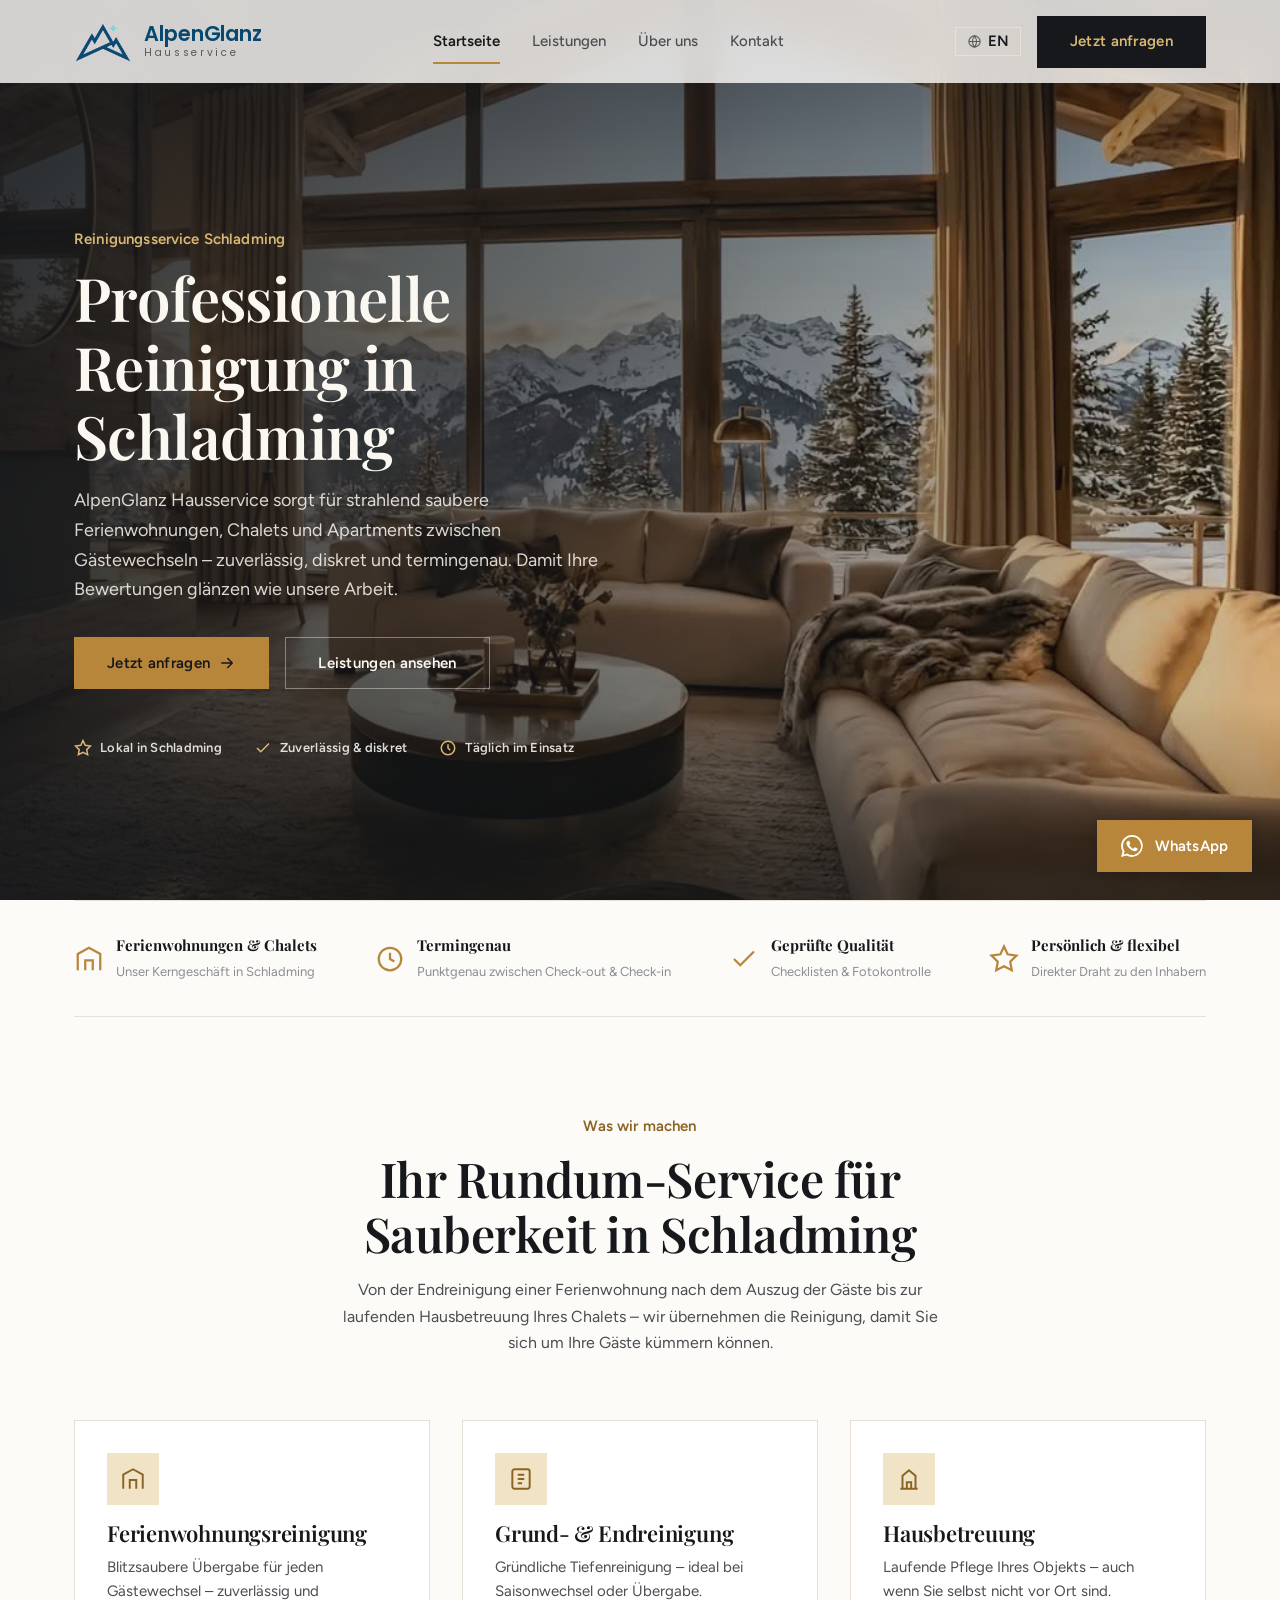
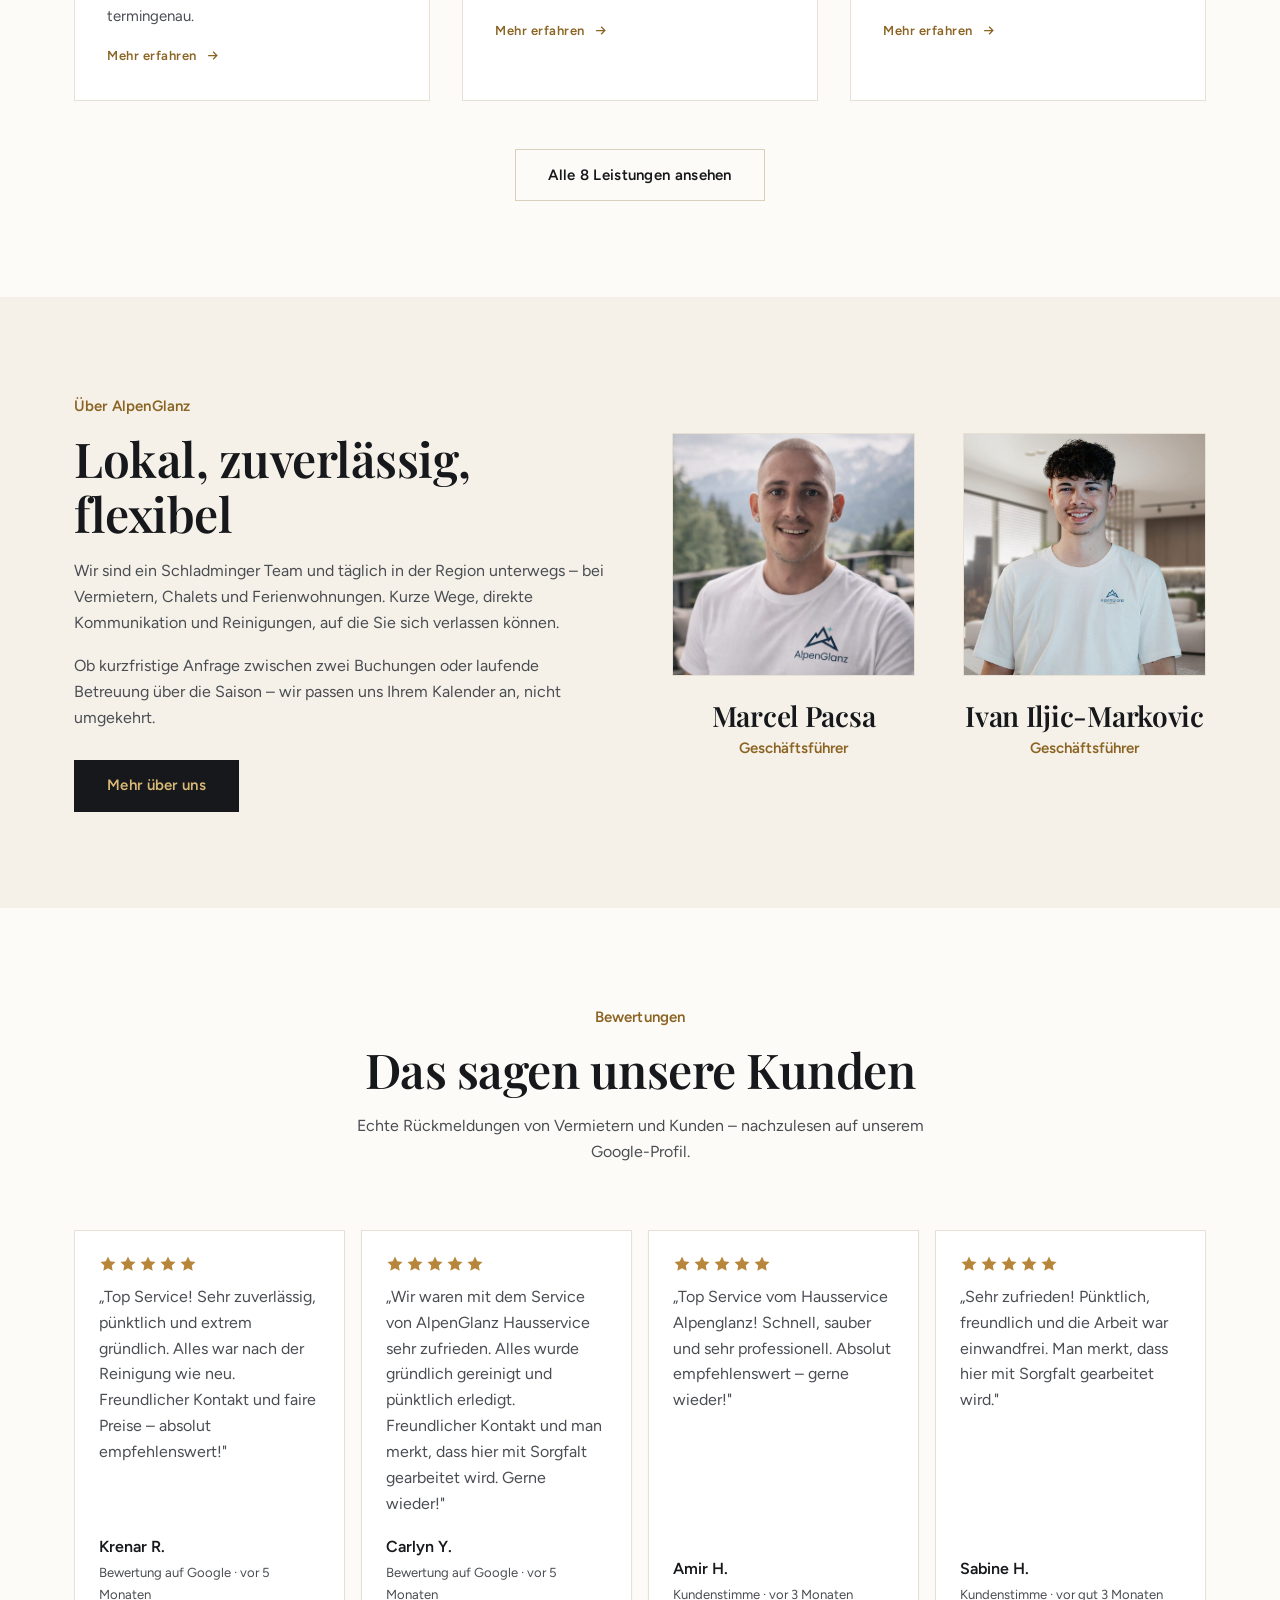
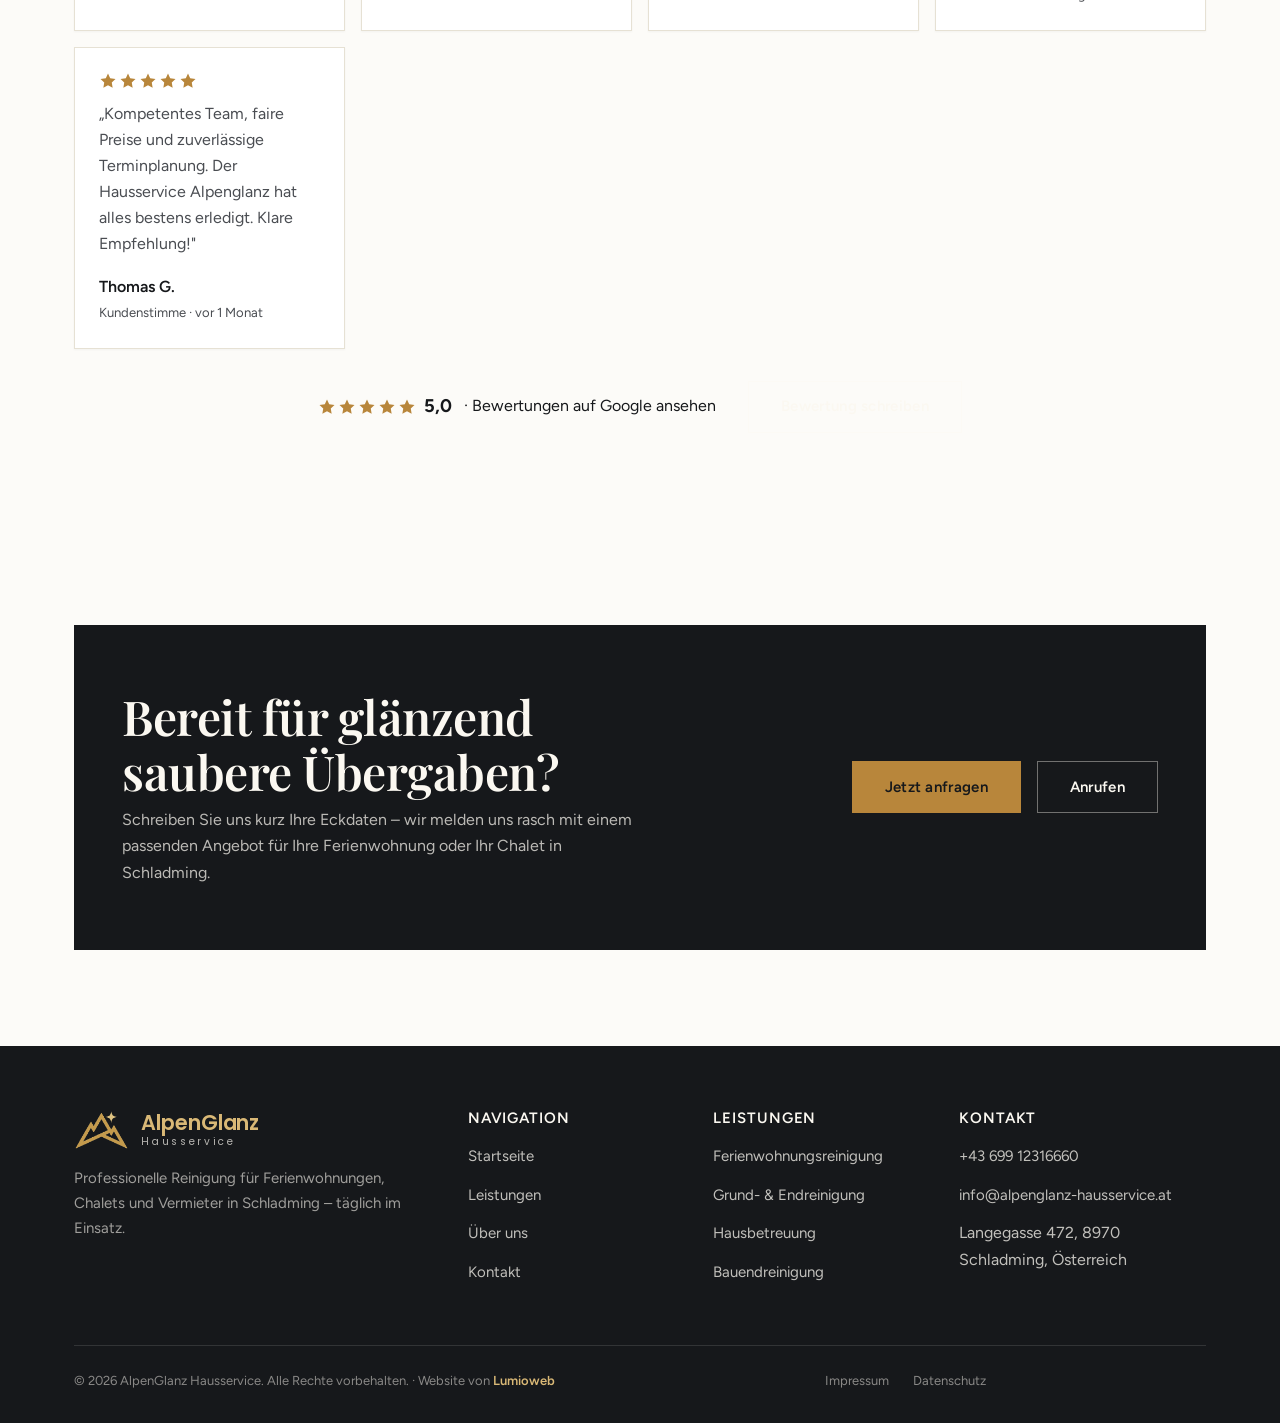
==== commit cf2376de: "Add files via upload" ====
--- a/index.html
+++ b/index.html
@@ -1,497 +1,497 @@
-<!DOCTYPE html><html lang="de"><head>
-<meta charset="UTF-8">
-<meta name="viewport" content="width=device-width, initial-scale=1">
-<title>AlpenGlanz Hausservice — Professionelle Reinigung in Schladming</title>
-<meta name="description" content="Professionelle Reinigung in Schladming für Ferienwohnungen, Chalets &amp; Vermieter. Zuverlässig, flexibel, täglich im Einsatz. Jetzt unverbindlich anfragen.">
-<link rel="canonical" href="https://alpenglanz-hausservice.at/">
-<link rel="alternate" hreflang="de-at" href="https://alpenglanz-hausservice.at/">
-<link rel="alternate" hreflang="en" href="https://alpenglanz-hausservice.at/en/">
-<link rel="alternate" hreflang="x-default" href="https://alpenglanz-hausservice.at/">
-<meta property="og:type" content="website">
-<meta property="og:site_name" content="AlpenGlanz Hausservice">
-<meta property="og:locale" content="de_AT">
-<meta property="og:title" content="AlpenGlanz Hausservice — Professionelle Reinigung in Schladming">
-<meta property="og:description" content="Professionelle Reinigung in Schladming für Ferienwohnungen, Chalets &amp; Vermieter. Zuverlässig, flexibel, täglich im Einsatz.">
-<meta property="og:url" content="https://alpenglanz-hausservice.at/">
-<meta property="og:image" content="https://alpenglanz-hausservice.at/videos/hero-poster.jpg">
-<meta property="og:image:width" content="1280">
-<meta property="og:image:height" content="720">
-<meta name="twitter:card" content="summary_large_image">
-<meta name="twitter:title" content="AlpenGlanz Hausservice — Professionelle Reinigung in Schladming">
-<meta name="twitter:description" content="Professionelle Reinigung in Schladming für Ferienwohnungen, Chalets &amp; Vermieter. Zuverlässig, flexibel, täglich im Einsatz.">
-<meta name="twitter:image" content="https://alpenglanz-hausservice.at/videos/hero-poster.jpg">
-<link rel="icon" type="image/png" href="images/favicon.png">
-<link rel="apple-touch-icon" href="images/apple-touch-icon.png">
-<link rel="preconnect" href="https://fonts.googleapis.com">
-<link rel="preconnect" href="https://fonts.gstatic.com" crossorigin="">
-<link rel="stylesheet" href="https://fonts.googleapis.com/css2?family=Figtree:wght@300;400;500;600;700&amp;family=Playfair+Display:ital,wght@0,500;0,600;0,700;1,500&amp;family=Poppins:wght@400;500;600&amp;display=swap">
-<link rel="stylesheet" href="css/style.css?v=24">
-<style>
-  /* Kundenstimmen (Phase 2) */
-  .reviews-grid{display:grid;grid-template-columns:repeat(auto-fit,minmax(260px,1fr));gap:var(--space-4,1.2rem);margin-top:var(--space-6,2rem);}
-  .review-card{background:var(--color-surface,#fff);border:1px solid var(--color-border,rgba(20,24,30,.10));border-radius:var(--radius-lg,18px);padding:var(--space-5,1.6rem);display:flex;flex-direction:column;gap:.7rem;box-shadow:0 1px 2px rgba(20,24,30,.04);}
-  .stars{color:var(--color-gold,#b8892b);display:inline-flex;gap:2px;line-height:1;}
-  .review-text{margin:0;font-size:1rem;line-height:1.62;}
-  .review-meta{margin-top:auto;display:flex;flex-direction:column;gap:.1rem;padding-top:.4rem;}
-  .review-author{font-weight:600;}
-  .review-src{font-size:.82rem;color:var(--color-ink-soft,#6b7078);}
-  .reviews-cta{display:flex;flex-wrap:wrap;gap:var(--space-4,1.2rem) var(--space-6,2rem);align-items:center;justify-content:center;margin-top:var(--space-6,2rem);}
-  .reviews-badge{display:inline-flex;align-items:center;gap:.5rem;text-decoration:none;color:var(--color-ink,#1a1d21);}
-  .reviews-badge strong{font-size:1.15rem;}
-  .reviews-badge:hover{text-decoration:underline;}
-</style>
-<script type="application/ld+json">
-{
-  "@context": "https://schema.org",
-  "@graph": [
-    {
-      "@type": "CleaningService",
-      "@id": "https://alpenglanz-hausservice.at/#business",
-      "name": "AlpenGlanz Hausservice OG",
-      "alternateName": "AlpenGlanz Hausservice",
-      "url": "https://alpenglanz-hausservice.at/",
-      "image": "https://alpenglanz-hausservice.at/videos/hero-poster.jpg",
-      "logo": "https://alpenglanz-hausservice.at/images/logo-icon.png",
-      "telephone": "+43 699 12316660",
-      "email": "info@alpenglanz-hausservice.at",
-      "vatID": "ATU83051689",
-      "description": "Professionelle Reinigung in Schladming für Ferienwohnungen, Chalets, Apartments und Vermieter – zuverlässig, diskret und termingenau.",
-      "address": {
-        "@type": "PostalAddress",
-        "streetAddress": "Langegasse 472",
-        "postalCode": "8970",
-        "addressLocality": "Schladming",
-        "addressRegion": "Steiermark",
-        "addressCountry": "AT"
-      },
-      "geo": {
-        "@type": "GeoCoordinates",
-        "latitude": 47.3389568,
-        "longitude": 13.7024496
-      },
-      "areaServed": [
-        {
-          "@type": "City",
-          "name": "Schladming"
-        },
-        {
-          "@type": "City",
-          "name": "Ramsau am Dachstein"
-        },
-        {
-          "@type": "City",
-          "name": "Rohrmoos"
-        },
-        {
-          "@type": "City",
-          "name": "Haus im Ennstal"
-        },
-        {
-          "@type": "City",
-          "name": "Gröbming"
-        },
-        {
-          "@type": "City",
-          "name": "Pichl"
-        }
-      ],
-      "knowsLanguage": [
-        "de-AT"
-      ],
-      "hasOfferCatalog": {
-        "@type": "OfferCatalog",
-        "name": "Reinigungsleistungen",
-        "itemListElement": [
-          {
-            "@type": "Offer",
-            "itemOffered": {
-              "@type": "Service",
-              "name": "Ferienwohnungsreinigung",
-              "description": "Blitzsaubere Übergabe zwischen Gästewechseln – termingenau nach Check-out, bereit vor Check-in."
-            }
-          },
-          {
-            "@type": "Offer",
-            "itemOffered": {
-              "@type": "Service",
-              "name": "Apartmentreinigung",
-              "description": "Regelmäßige oder einmalige Reinigung von Apartments – zuverlässig auch bei kurzfristigem Bedarf."
-            }
-          },
-          {
-            "@type": "Offer",
-            "itemOffered": {
-              "@type": "Service",
-              "name": "Grund- & Endreinigung",
-              "description": "Gründliche Tiefenreinigung bei Saisonwechsel, Ein- und Auszug oder vor der Neuvermietung."
-            }
-          },
-          {
-            "@type": "Offer",
-            "itemOffered": {
-              "@type": "Service",
-              "name": "Büro- & Gebäudereinigung",
-              "description": "Saubere Arbeits- und Gemeinschaftsflächen – flexibel getaktet nach Ihren Öffnungszeiten."
-            }
-          },
-          {
-            "@type": "Offer",
-            "itemOffered": {
-              "@type": "Service",
-              "name": "Fensterreinigung",
-              "description": "Streifenfreier Glanz innen und außen – für den perfekten Ausblick auf die Berge."
-            }
-          },
-          {
-            "@type": "Offer",
-            "itemOffered": {
-              "@type": "Service",
-              "name": "Stiegenhausreinigung",
-              "description": "Gepflegte Eingangsbereiche und Treppenhäuser – der erste Eindruck für Ihre Gäste."
-            }
-          },
-          {
-            "@type": "Offer",
-            "itemOffered": {
-              "@type": "Service",
-              "name": "Hausbetreuung",
-              "description": "Laufende Pflege Ihres Objekts über die Saison – auch wenn Sie selbst nicht vor Ort sind."
-            }
-          },
-          {
-            "@type": "Offer",
-            "itemOffered": {
-              "@type": "Service",
-              "name": "Bauendreinigung",
-              "description": "Grobreinigung nach Bau- oder Renovierungsarbeiten – bezugsfertig übergeben."
-            }
-          }
-        ]
-      },
-      "hasMap": "https://www.google.com/maps?cid=9509701394865130927",
-      "sameAs": [
-        "https://www.google.com/maps?cid=9509701394865130927"
-      ]
-    },
-    {
-      "@type": "WebSite",
-      "@id": "https://alpenglanz-hausservice.at/#website",
-      "url": "https://alpenglanz-hausservice.at/",
-      "name": "AlpenGlanz Hausservice",
-      "inLanguage": "de-AT",
-      "publisher": {
-        "@id": "https://alpenglanz-hausservice.at/#business"
-      }
-    }
-  ]
-}
-</script>
-</head>
-<body>
-<a class="skip-link" href="#main">Zum Inhalt springen</a>
-
-<header class="site-header">
-  <div class="nav-inner">
-    <a href="index.html" class="brand">
-      <img src="images/logo-icon.png" alt="" class="brand-mark" width="398" height="288">
-      <span class="brand-text"><span class="brand-name">AlpenGlanz</span><small>Hausservice</small></span>
-    </a>
-    <nav class="nav-links" id="nav-links">
-      <a href="index.html" data-nav="index.html">Startseite</a>
-      <a href="leistungen.html" data-nav="leistungen.html">Leistungen</a>
-      <a href="ueber-uns.html" data-nav="ueber-uns.html">Über uns</a>
-      <a href="kontakt.html" data-nav="kontakt.html">Kontakt</a>
-      <a href="kontakt.html" class="btn btn-primary nav-mobile-cta">Jetzt anfragen</a>
-    </nav>
-    <div class="nav-cta">
-      <a href="en/index.html" class="lang-switch" hreflang="en" aria-label="Zur englischen Version wechseln"><svg viewBox="0 0 24 24" width="15" height="15" fill="none" stroke="currentColor" stroke-width="1.7" aria-hidden="true"><circle cx="12" cy="12" r="9"></circle><path d="M3 12h18"></path><path d="M12 3a14 14 0 0 1 0 18 14 14 0 0 1 0-18z"></path></svg>EN</a>
-      <a href="kontakt.html" class="btn btn-primary desktop-only">Jetzt anfragen</a>
-      <button class="nav-toggle" id="nav-toggle" aria-label="Menü öffnen" aria-expanded="false" aria-controls="nav-links">
-        <span></span>
-      </button>
-    </div>
-  </div>
-</header>
-
-<main id="main">
-
-  <!-- HERO -->
-  <section class="hero hero-has-video">
-    <video class="hero-video hero-bg-video" autoplay="" muted="" loop="" playsinline="" preload="metadata" poster="videos/hero-poster.jpg" aria-hidden="true" tabindex="-1">
-      <!-- Phones load the 720p/0.7MB loop, larger screens the 2K version.
-           Browsers without media-attribute support fall back to the first
-           (smaller) source - a safe default. -->
-      <source src="videos/hero-loop-mobile.mp4" type="video/mp4" media="(max-width: 768px)">
-      <source src="videos/hero-loop.mp4" type="video/mp4">
-    </video>
-    <div class="hero-overlay" aria-hidden="true"></div>
-    <div class="container hero-grid">
-      <div class="hero-copy" data-reveal="">
-        <p class="eyebrow" data-cms="index-1">Reinigungsservice Schladming</p>
-        <h1 data-cms="index-2">Professionelle Reinigung in Schladming</h1>
-        <p class="lead" data-cms="index-3">AlpenGlanz Hausservice sorgt für strahlend saubere Ferienwohnungen, Chalets und Apartments zwischen Gästewechseln – zuverlässig, diskret und termingenau. Damit Ihre Bewertungen glänzen wie unsere Arbeit.</p>
-        <div class="hero-actions">
-          <a href="kontakt.html" class="btn btn-gold">
-            Jetzt anfragen
-            <svg class="icon-arrow" viewBox="0 0 24 24" fill="none" stroke="currentColor" stroke-width="2" stroke-linecap="round" stroke-linejoin="round"><path d="M5 12h14M13 6l6 6-6 6"></path></svg>
-          </a>
-          <a href="leistungen.html" class="btn btn-outline">Leistungen ansehen</a>
-        </div>
-        <div class="hero-trustrow">
-          <div class="trust-item">
-            <svg viewBox="0 0 24 24" fill="none" stroke="currentColor" stroke-width="2"><path d="M12 2l2.9 6.26L22 9.27l-5 4.87L18.2 21 12 17.77 5.8 21 7 14.14l-5-4.87 7.1-1.01z"></path></svg>
-            Lokal in Schladming
-          </div>
-          <div class="trust-item">
-            <svg viewBox="0 0 24 24" fill="none" stroke="currentColor" stroke-width="2"><path d="M20 6L9 17l-5-5"></path></svg>
-            Zuverlässig &amp; diskret
-          </div>
-          <div class="trust-item">
-            <svg viewBox="0 0 24 24" fill="none" stroke="currentColor" stroke-width="2"><circle cx="12" cy="12" r="9"></circle><path d="M12 7v5l3 3"></path></svg>
-            Täglich im Einsatz
-          </div>
-        </div>
-      </div>
-
-    </div>
-  </section>
-
-  <!-- TRUST BADGES -->
-  <section class="container">
-    <div class="badge-strip" data-reveal="">
-      <div class="badge-item">
-        <svg viewBox="0 0 24 24" fill="none" stroke="currentColor" stroke-width="1.8"><path d="M3 21V8l9-5 9 5v13"></path><path d="M9 21v-8h6v8"></path></svg>
-        <div><strong data-cms="index-4">Ferienwohnungen &amp; Chalets</strong><span data-cms="index-5">Unser Kerngeschäft in Schladming</span></div>
-      </div>
-      <div class="badge-item">
-        <svg viewBox="0 0 24 24" fill="none" stroke="currentColor" stroke-width="1.8"><circle cx="12" cy="12" r="9"></circle><path d="M12 7v5l3.5 2"></path></svg>
-        <div><strong data-cms="index-6">Termingenau</strong><span data-cms="index-7">Punktgenau zwischen Check-out &amp; Check-in</span></div>
-      </div>
-      <div class="badge-item">
-        <svg viewBox="0 0 24 24" fill="none" stroke="currentColor" stroke-width="1.8"><path d="M20 6L9 17l-5-5"></path></svg>
-        <div><strong data-cms="index-8">Geprüfte Qualität</strong><span data-cms="index-9">Checklisten &amp; Fotokontrolle</span></div>
-      </div>
-      <div class="badge-item">
-        <svg viewBox="0 0 24 24" fill="none" stroke="currentColor" stroke-width="1.8"><path d="M12 2l2.9 6.26L22 9.27l-5 4.87L18.2 21 12 17.77 5.8 21 7 14.14l-5-4.87 7.1-1.01z"></path></svg>
-        <div><strong data-cms="index-10">Persönlich &amp; flexibel</strong><span data-cms="index-11">Direkter Draht zu den Inhabern</span></div>
-      </div>
-    </div>
-  </section>
-
-  <!-- WAS WIR MACHEN -->
-  <section class="section">
-    <div class="container">
-      <div class="section-head center mx-auto text-center" data-reveal="">
-        <p class="eyebrow" data-cms="index-12">Was wir machen</p>
-        <h2 data-cms="index-13">Ihr Rundum-Service für Sauberkeit in Schladming</h2>
-        <p class="mx-auto" data-cms="index-14">Von der Endreinigung einer Ferienwohnung nach dem Auszug der Gäste bis zur laufenden Hausbetreuung Ihres Chalets – wir übernehmen die Reinigung, damit Sie sich um Ihre Gäste kümmern können.</p>
-      </div>
-
-      <div class="grid grid-3" data-reveal-group="">
-        <article class="card" data-reveal="">
-          <div class="card-icon">
-            <svg viewBox="0 0 24 24" fill="none" stroke="currentColor" stroke-width="1.8"><path d="M3 21V8l9-5 9 5v13"></path><path d="M9 21v-8h6v8"></path></svg>
-          </div>
-          <h3 data-cms="index-15">Ferienwohnungsreinigung</h3>
-          <p data-cms="index-16">Blitzsaubere Übergabe für jeden Gästewechsel – zuverlässig und termingenau.</p>
-          <a href="leistungen.html" class="card-link">Mehr erfahren
-            <svg viewBox="0 0 24 24" fill="none" stroke="currentColor" stroke-width="2"><path d="M5 12h14M13 6l6 6-6 6"></path></svg>
-          </a>
-        </article>
-        <article class="card" data-reveal="">
-          <div class="card-icon">
-            <svg viewBox="0 0 24 24" fill="none" stroke="currentColor" stroke-width="1.8"><rect x="4" y="3" width="16" height="18" rx="2"></rect><path d="M9 8h6M9 12h6M9 16h4"></path></svg>
-          </div>
-          <h3 data-cms="index-17">Grund- &amp; Endreinigung</h3>
-          <p data-cms="index-18">Gründliche Tiefenreinigung – ideal bei Saisonwechsel oder Übergabe.</p>
-          <a href="leistungen.html" class="card-link">Mehr erfahren
-            <svg viewBox="0 0 24 24" fill="none" stroke="currentColor" stroke-width="2"><path d="M5 12h14M13 6l6 6-6 6"></path></svg>
-          </a>
-        </article>
-        <article class="card" data-reveal="">
-          <div class="card-icon">
-            <svg viewBox="0 0 24 24" fill="none" stroke="currentColor" stroke-width="1.8"><path d="M4 21h16M6 21V9l6-5 6 5v12M10 21v-6h4v6"></path></svg>
-          </div>
-          <h3 data-cms="index-19">Hausbetreuung</h3>
-          <p data-cms="index-20">Laufende Pflege Ihres Objekts – auch wenn Sie selbst nicht vor Ort sind.</p>
-          <a href="leistungen.html" class="card-link">Mehr erfahren
-            <svg viewBox="0 0 24 24" fill="none" stroke="currentColor" stroke-width="2"><path d="M5 12h14M13 6l6 6-6 6"></path></svg>
-          </a>
-        </article>
-      </div>
-
-      <div class="text-center" style="margin-top: var(--space-7);" data-reveal="">
-        <a href="leistungen.html" class="btn btn-outline" style="border-color: var(--color-border-strong); color: var(--color-ink);">Alle 8 Leistungen ansehen</a>
-      </div>
-    </div>
-  </section>
-
-  <!-- ÜBER UNS TEASER -->
-  <section class="section section-alt">
-    <div class="container grid grid-2" style="align-items:center; gap: var(--space-8);">
-      <div data-reveal="">
-        <p class="eyebrow" data-cms="index-21">Über AlpenGlanz</p>
-        <h2 data-cms="index-22">Lokal, zuverlässig, flexibel</h2>
-        <p data-cms="index-23">Wir sind ein Schladminger Team und täglich in der Region unterwegs – bei Vermietern, Chalets und Ferienwohnungen. Kurze Wege, direkte Kommunikation und Reinigungen, auf die Sie sich verlassen können.</p>
-        <p data-cms="index-24">Ob kurzfristige Anfrage zwischen zwei Buchungen oder laufende Betreuung über die Saison – wir passen uns Ihrem Kalender an, nicht umgekehrt.</p>
-        <a href="ueber-uns.html" class="btn btn-primary" style="margin-top: var(--space-3);">Mehr über uns</a>
-      </div>
-      <div class="team-grid" data-reveal="" style="transition-delay:120ms;">
-        <div class="team-card">
-          <div class="team-photo"><img src="images/team-marcel.jpeg" alt="Marcel Pacsa, Geschäftsführer AlpenGlanz Hausservice" width="1010" height="1277" loading="lazy" decoding="async" data-cms-img="index-img-1"></div>
-          <h3 data-cms="index-25">Marcel Pacsa</h3>
-          <p class="team-role" data-cms="index-26">Geschäftsführer</p>
-        </div>
-        <div class="team-card">
-          <div class="team-photo"><img src="images/team-ivan.jpeg" alt="Ivan Iljic-Markovic, Geschäftsführer AlpenGlanz Hausservice" width="776" height="930" loading="lazy" decoding="async" data-cms-img="index-img-2"></div>
-          <h3 data-cms="index-27">Ivan Iljic-Markovic</h3>
-          <p class="team-role" data-cms="index-28">Geschäftsführer</p>
-        </div>
-      </div>
-    </div>
-  </section>
-
-  <!-- KUNDENSTIMMEN -->
-  <section class="section" id="bewertungen">
-    <div class="container">
-      <div class="section-head center mx-auto text-center" data-reveal="">
-        <p class="eyebrow" data-cms="index-29">Bewertungen</p>
-        <h2 data-cms="index-30">Das sagen unsere Kunden</h2>
-        <p class="mx-auto" data-cms="index-31">Echte Rückmeldungen von Vermietern und Kunden – nachzulesen auf unserem Google-Profil.</p>
-      </div>
-      <div class="reviews-grid" data-reveal-group="">
-
-        <article class="review-card" data-reveal="">
-          <span class="stars" aria-label="5 von 5 Sternen"><svg width="18" height="18" viewBox="0 0 24 24" fill="currentColor" aria-hidden="true"><path d="M12 2l2.9 6.26L22 9.27l-5 4.87L18.2 21 12 17.77 5.8 21 7 14.14l-5-4.87 7.1-1.01z"></path></svg><svg width="18" height="18" viewBox="0 0 24 24" fill="currentColor" aria-hidden="true"><path d="M12 2l2.9 6.26L22 9.27l-5 4.87L18.2 21 12 17.77 5.8 21 7 14.14l-5-4.87 7.1-1.01z"></path></svg><svg width="18" height="18" viewBox="0 0 24 24" fill="currentColor" aria-hidden="true"><path d="M12 2l2.9 6.26L22 9.27l-5 4.87L18.2 21 12 17.77 5.8 21 7 14.14l-5-4.87 7.1-1.01z"></path></svg><svg width="18" height="18" viewBox="0 0 24 24" fill="currentColor" aria-hidden="true"><path d="M12 2l2.9 6.26L22 9.27l-5 4.87L18.2 21 12 17.77 5.8 21 7 14.14l-5-4.87 7.1-1.01z"></path></svg><svg width="18" height="18" viewBox="0 0 24 24" fill="currentColor" aria-hidden="true"><path d="M12 2l2.9 6.26L22 9.27l-5 4.87L18.2 21 12 17.77 5.8 21 7 14.14l-5-4.87 7.1-1.01z"></path></svg></span>
-          <p class="review-text" data-cms="index-32">„Top Service! Sehr zuverlässig, pünktlich und extrem gründlich. Alles war nach der Reinigung wie neu. Freundlicher Kontakt und faire Preise – absolut empfehlenswert!"</p>
-          <div class="review-meta">
-            <span class="review-author" data-cms="index-33">Krenar R.</span>
-            <span class="review-src" data-cms="index-34">Bewertung auf Google · vor 5 Monaten</span>
-          </div>
-        </article>
-
-        <article class="review-card" data-reveal="">
-          <span class="stars" aria-label="5 von 5 Sternen"><svg width="18" height="18" viewBox="0 0 24 24" fill="currentColor" aria-hidden="true"><path d="M12 2l2.9 6.26L22 9.27l-5 4.87L18.2 21 12 17.77 5.8 21 7 14.14l-5-4.87 7.1-1.01z"></path></svg><svg width="18" height="18" viewBox="0 0 24 24" fill="currentColor" aria-hidden="true"><path d="M12 2l2.9 6.26L22 9.27l-5 4.87L18.2 21 12 17.77 5.8 21 7 14.14l-5-4.87 7.1-1.01z"></path></svg><svg width="18" height="18" viewBox="0 0 24 24" fill="currentColor" aria-hidden="true"><path d="M12 2l2.9 6.26L22 9.27l-5 4.87L18.2 21 12 17.77 5.8 21 7 14.14l-5-4.87 7.1-1.01z"></path></svg><svg width="18" height="18" viewBox="0 0 24 24" fill="currentColor" aria-hidden="true"><path d="M12 2l2.9 6.26L22 9.27l-5 4.87L18.2 21 12 17.77 5.8 21 7 14.14l-5-4.87 7.1-1.01z"></path></svg><svg width="18" height="18" viewBox="0 0 24 24" fill="currentColor" aria-hidden="true"><path d="M12 2l2.9 6.26L22 9.27l-5 4.87L18.2 21 12 17.77 5.8 21 7 14.14l-5-4.87 7.1-1.01z"></path></svg></span>
-          <p class="review-text" data-cms="index-35">„Wir waren mit dem Service von AlpenGlanz Hausservice sehr zufrieden. Alles wurde gründlich gereinigt und pünktlich erledigt. Freundlicher Kontakt und man merkt, dass hier mit Sorgfalt gearbeitet wird. Gerne wieder!"</p>
-          <div class="review-meta">
-            <span class="review-author" data-cms="index-36">Carlyn Y.</span>
-            <span class="review-src" data-cms="index-37">Bewertung auf Google · vor 5 Monaten</span>
-          </div>
-        </article>
-
-        <article class="review-card" data-reveal="">
-          <span class="stars" aria-label="5 von 5 Sternen"><svg width="18" height="18" viewBox="0 0 24 24" fill="currentColor" aria-hidden="true"><path d="M12 2l2.9 6.26L22 9.27l-5 4.87L18.2 21 12 17.77 5.8 21 7 14.14l-5-4.87 7.1-1.01z"></path></svg><svg width="18" height="18" viewBox="0 0 24 24" fill="currentColor" aria-hidden="true"><path d="M12 2l2.9 6.26L22 9.27l-5 4.87L18.2 21 12 17.77 5.8 21 7 14.14l-5-4.87 7.1-1.01z"></path></svg><svg width="18" height="18" viewBox="0 0 24 24" fill="currentColor" aria-hidden="true"><path d="M12 2l2.9 6.26L22 9.27l-5 4.87L18.2 21 12 17.77 5.8 21 7 14.14l-5-4.87 7.1-1.01z"></path></svg><svg width="18" height="18" viewBox="0 0 24 24" fill="currentColor" aria-hidden="true"><path d="M12 2l2.9 6.26L22 9.27l-5 4.87L18.2 21 12 17.77 5.8 21 7 14.14l-5-4.87 7.1-1.01z"></path></svg><svg width="18" height="18" viewBox="0 0 24 24" fill="currentColor" aria-hidden="true"><path d="M12 2l2.9 6.26L22 9.27l-5 4.87L18.2 21 12 17.77 5.8 21 7 14.14l-5-4.87 7.1-1.01z"></path></svg></span>
-          <p class="review-text" data-cms="index-38">„Top Service vom Hausservice Alpenglanz! Schnell, sauber und sehr professionell. Absolut empfehlenswert – gerne wieder!"</p>
-          <div class="review-meta">
-            <span class="review-author" data-cms="index-39">Amir H.</span>
-            <span class="review-src" data-cms="index-40">Kundenstimme · vor 3 Monaten</span>
-          </div>
-        </article>
-
-
-
-        <article class="review-card" data-reveal="">
-          <span class="stars" aria-label="5 von 5 Sternen"><svg width="18" height="18" viewBox="0 0 24 24" fill="currentColor" aria-hidden="true"><path d="M12 2l2.9 6.26L22 9.27l-5 4.87L18.2 21 12 17.77 5.8 21 7 14.14l-5-4.87 7.1-1.01z"></path></svg><svg width="18" height="18" viewBox="0 0 24 24" fill="currentColor" aria-hidden="true"><path d="M12 2l2.9 6.26L22 9.27l-5 4.87L18.2 21 12 17.77 5.8 21 7 14.14l-5-4.87 7.1-1.01z"></path></svg><svg width="18" height="18" viewBox="0 0 24 24" fill="currentColor" aria-hidden="true"><path d="M12 2l2.9 6.26L22 9.27l-5 4.87L18.2 21 12 17.77 5.8 21 7 14.14l-5-4.87 7.1-1.01z"></path></svg><svg width="18" height="18" viewBox="0 0 24 24" fill="currentColor" aria-hidden="true"><path d="M12 2l2.9 6.26L22 9.27l-5 4.87L18.2 21 12 17.77 5.8 21 7 14.14l-5-4.87 7.1-1.01z"></path></svg><svg width="18" height="18" viewBox="0 0 24 24" fill="currentColor" aria-hidden="true"><path d="M12 2l2.9 6.26L22 9.27l-5 4.87L18.2 21 12 17.77 5.8 21 7 14.14l-5-4.87 7.1-1.01z"></path></svg></span>
-          <p class="review-text" data-cms="index-41">„Sehr zufrieden! Pünktlich, freundlich und die Arbeit war einwandfrei. Man merkt, dass hier mit Sorgfalt gearbeitet wird."</p>
-          <div class="review-meta">
-            <span class="review-author" data-cms="index-42">Sabine H.</span>
-            <span class="review-src" data-cms="index-43">Kundenstimme · vor gut 3 Monaten</span>
-          </div>
-        </article>
-
-
-
-        <article class="review-card" data-reveal="">
-          <span class="stars" aria-label="5 von 5 Sternen"><svg width="18" height="18" viewBox="0 0 24 24" fill="currentColor" aria-hidden="true"><path d="M12 2l2.9 6.26L22 9.27l-5 4.87L18.2 21 12 17.77 5.8 21 7 14.14l-5-4.87 7.1-1.01z"></path></svg><svg width="18" height="18" viewBox="0 0 24 24" fill="currentColor" aria-hidden="true"><path d="M12 2l2.9 6.26L22 9.27l-5 4.87L18.2 21 12 17.77 5.8 21 7 14.14l-5-4.87 7.1-1.01z"></path></svg><svg width="18" height="18" viewBox="0 0 24 24" fill="currentColor" aria-hidden="true"><path d="M12 2l2.9 6.26L22 9.27l-5 4.87L18.2 21 12 17.77 5.8 21 7 14.14l-5-4.87 7.1-1.01z"></path></svg><svg width="18" height="18" viewBox="0 0 24 24" fill="currentColor" aria-hidden="true"><path d="M12 2l2.9 6.26L22 9.27l-5 4.87L18.2 21 12 17.77 5.8 21 7 14.14l-5-4.87 7.1-1.01z"></path></svg><svg width="18" height="18" viewBox="0 0 24 24" fill="currentColor" aria-hidden="true"><path d="M12 2l2.9 6.26L22 9.27l-5 4.87L18.2 21 12 17.77 5.8 21 7 14.14l-5-4.87 7.1-1.01z"></path></svg></span>
-          <p class="review-text" data-cms="index-44">„Kompetentes Team, faire Preise und zuverlässige Terminplanung. Der Hausservice Alpenglanz hat alles bestens erledigt. Klare Empfehlung!"</p>
-          <div class="review-meta">
-            <span class="review-author" data-cms="index-45">Thomas G.</span>
-            <span class="review-src" data-cms="index-46">Kundenstimme · vor 1 Monat</span>
-          </div>
-        </article>
-
-      </div>
-      <div class="reviews-cta" data-reveal="">
-        <a href="https://www.google.com/maps?cid=9509701394865130927" target="_blank" rel="noopener" class="reviews-badge" aria-label="5,0 Sterne bei Google, alle Bewertungen ansehen">
-          <span class="stars" aria-label="5 von 5 Sternen"><svg width="18" height="18" viewBox="0 0 24 24" fill="currentColor" aria-hidden="true"><path d="M12 2l2.9 6.26L22 9.27l-5 4.87L18.2 21 12 17.77 5.8 21 7 14.14l-5-4.87 7.1-1.01z"></path></svg><svg width="18" height="18" viewBox="0 0 24 24" fill="currentColor" aria-hidden="true"><path d="M12 2l2.9 6.26L22 9.27l-5 4.87L18.2 21 12 17.77 5.8 21 7 14.14l-5-4.87 7.1-1.01z"></path></svg><svg width="18" height="18" viewBox="0 0 24 24" fill="currentColor" aria-hidden="true"><path d="M12 2l2.9 6.26L22 9.27l-5 4.87L18.2 21 12 17.77 5.8 21 7 14.14l-5-4.87 7.1-1.01z"></path></svg><svg width="18" height="18" viewBox="0 0 24 24" fill="currentColor" aria-hidden="true"><path d="M12 2l2.9 6.26L22 9.27l-5 4.87L18.2 21 12 17.77 5.8 21 7 14.14l-5-4.87 7.1-1.01z"></path></svg><svg width="18" height="18" viewBox="0 0 24 24" fill="currentColor" aria-hidden="true"><path d="M12 2l2.9 6.26L22 9.27l-5 4.87L18.2 21 12 17.77 5.8 21 7 14.14l-5-4.87 7.1-1.01z"></path></svg></span><strong data-cms="index-47">5,0</strong><span data-cms="index-48">&nbsp;·&nbsp;Bewertungen auf Google ansehen</span>
-        </a>
-        <a href="https://www.google.com/maps?cid=9509701394865130927" target="_blank" rel="noopener" class="btn btn-outline">Bewertung schreiben</a>
-      </div>
-    </div>
-  </section>
-
-  <!-- CTA BAND -->
-  <section class="section">
-    <div class="container">
-      <div class="cta-band" data-reveal="">
-        <div class="cta-band-text">
-          <h2 data-cms="index-49">Bereit für glänzend saubere Übergaben?</h2>
-          <p data-cms="index-50">Schreiben Sie uns kurz Ihre Eckdaten – wir melden uns rasch mit einem passenden Angebot für Ihre Ferienwohnung oder Ihr Chalet in Schladming.</p>
-        </div>
-        <div class="cta-band-actions">
-          <a href="kontakt.html" class="btn btn-gold">Jetzt anfragen</a>
-          <a href="tel:+4369912316660" class="btn btn-outline">Anrufen</a>
-        </div>
-      </div>
-    </div>
-  </section>
-
-</main>
-
-<footer class="site-footer">
-  <div class="container">
-    <div class="footer-grid">
-      <div class="footer-col">
-        <div class="footer-brand">
-          <img src="images/logo-icon-gold.png" alt="" class="brand-mark" width="398" height="288">
-          <span class="brand-text"><span class="brand-name">AlpenGlanz</span><small>Hausservice</small></span>
-        </div>
-        <p data-cms="index-51">Professionelle Reinigung für Ferienwohnungen, Chalets und Vermieter in Schladming – täglich im Einsatz.</p>
-      </div>
-      <div class="footer-col">
-        <h4 data-cms="index-52">Navigation</h4>
-        <ul>
-          <li data-cms="index-53"><a href="index.html">Startseite</a></li>
-          <li data-cms="index-54"><a href="leistungen.html">Leistungen</a></li>
-          <li data-cms="index-55"><a href="ueber-uns.html">Über uns</a></li>
-          <li data-cms="index-56"><a href="kontakt.html">Kontakt</a></li>
-        </ul>
-      </div>
-      <div class="footer-col">
-        <h4 data-cms="index-57">Leistungen</h4>
-        <ul>
-          <li data-cms="index-58"><a href="leistungen.html">Ferienwohnungsreinigung</a></li>
-          <li data-cms="index-59"><a href="leistungen.html">Grund- &amp; Endreinigung</a></li>
-          <li data-cms="index-60"><a href="leistungen.html">Hausbetreuung</a></li>
-          <li data-cms="index-61"><a href="leistungen.html">Bauendreinigung</a></li>
-        </ul>
-      </div>
-      <div class="footer-col">
-        <h4 data-cms="index-62">Kontakt</h4>
-        <ul>
-          <li data-cms="index-63"><a href="tel:+4369912316660">+43 699 12316660</a></li>
-          <li data-cms="index-64"><a href="mailto:info@alpenglanz-hausservice.at">info@alpenglanz-hausservice.at</a></li>
-          <li data-cms="index-65"><span>Langegasse 472, 8970 Schladming, Österreich</span></li>
-        </ul>
-      </div>
-    </div>
-    <div class="footer-bottom">
-      <span>© 2026 AlpenGlanz Hausservice. Alle Rechte vorbehalten. · Website von <a href="https://www.lumioweb.at" target="_blank" rel="noopener">Lumioweb</a></span>
-      <div style="display:flex; gap: var(--space-5);">
-        <a href="impressum.html">Impressum</a>
-        <a href="datenschutz.html">Datenschutz</a>
-      </div>
-    </div>
-  </div>
-</footer>
-
-<!-- WhatsApp Kontakt-Button -->
-<a href="https://wa.me/4369912316660?text=Hallo%20AlpenGlanz%2C%20ich%20habe%20eine%20Anfrage%20zur%20Reinigung." class="wa-float" target="_blank" rel="noopener" aria-label="Kontakt über WhatsApp aufnehmen">
-  <svg viewBox="0 0 24 24" fill="currentColor" aria-hidden="true"><path d="M17.472 14.382c-.297-.149-1.758-.867-2.03-.967-.273-.099-.471-.148-.67.15-.197.297-.767.966-.94 1.164-.173.199-.347.223-.644.075-.297-.149-1.255-.463-2.39-1.475-.883-.788-1.48-1.761-1.653-2.059-.173-.297-.018-.458.13-.606.134-.133.298-.347.446-.52.149-.174.198-.298.298-.497.099-.198.05-.371-.025-.52-.075-.149-.669-1.612-.916-2.207-.242-.579-.487-.5-.669-.51-.173-.008-.371-.01-.57-.01-.198 0-.52.074-.792.372-.272.297-1.04 1.016-1.04 2.479 0 1.462 1.065 2.875 1.213 3.074.149.198 2.096 3.2 5.077 4.487.709.306 1.262.489 1.694.625.712.227 1.36.195 1.872.118.571-.085 1.758-.719 2.006-1.413.248-.694.248-1.289.173-1.413-.074-.124-.272-.198-.57-.347m-5.421 7.403h-.004a9.87 9.87 0 01-5.031-1.378l-.361-.214-3.741.982.998-3.648-.235-.374a9.86 9.86 0 01-1.51-5.26c.001-5.45 4.436-9.884 9.888-9.884 2.64 0 5.122 1.03 6.988 2.898a9.825 9.825 0 012.893 6.994c-.003 5.45-4.437 9.885-9.885 9.885M20.52 3.449C18.24 1.245 15.24.044 12.045.044 5.463.044.083 5.443.08 12.083c0 2.13.557 4.21 1.615 6.033L0 24l6.045-1.587a11.9 11.9 0 005.7 1.452h.005c6.585 0 11.964-5.4 11.967-12.04.001-3.219-1.24-6.235-3.554-8.516"></path></svg>
-  <span class="wa-label">WhatsApp</span>
-</a>
-
-<script src="js/script.js?v=24"></script>
-
-
+<!DOCTYPE html><html lang="de"><head>
+<meta charset="UTF-8">
+<meta name="viewport" content="width=device-width, initial-scale=1">
+<title>AlpenGlanz Hausservice — Professionelle Reinigung in Schladming</title>
+<meta name="description" content="Professionelle Reinigung in Schladming für Ferienwohnungen, Chalets &amp; Vermieter. Zuverlässig, flexibel, täglich im Einsatz. Jetzt unverbindlich anfragen.">
+<link rel="canonical" href="https://alpenglanz-hausservice.at/">
+<link rel="alternate" hreflang="de-at" href="https://alpenglanz-hausservice.at/">
+<link rel="alternate" hreflang="en" href="https://alpenglanz-hausservice.at/en/">
+<link rel="alternate" hreflang="x-default" href="https://alpenglanz-hausservice.at/">
+<meta property="og:type" content="website">
+<meta property="og:site_name" content="AlpenGlanz Hausservice">
+<meta property="og:locale" content="de_AT">
+<meta property="og:title" content="AlpenGlanz Hausservice — Professionelle Reinigung in Schladming">
+<meta property="og:description" content="Professionelle Reinigung in Schladming für Ferienwohnungen, Chalets &amp; Vermieter. Zuverlässig, flexibel, täglich im Einsatz.">
+<meta property="og:url" content="https://alpenglanz-hausservice.at/">
+<meta property="og:image" content="https://alpenglanz-hausservice.at/videos/hero-poster.jpg">
+<meta property="og:image:width" content="1280">
+<meta property="og:image:height" content="720">
+<meta name="twitter:card" content="summary_large_image">
+<meta name="twitter:title" content="AlpenGlanz Hausservice — Professionelle Reinigung in Schladming">
+<meta name="twitter:description" content="Professionelle Reinigung in Schladming für Ferienwohnungen, Chalets &amp; Vermieter. Zuverlässig, flexibel, täglich im Einsatz.">
+<meta name="twitter:image" content="https://alpenglanz-hausservice.at/videos/hero-poster.jpg">
+<link rel="icon" type="image/png" href="images/favicon.png">
+<link rel="apple-touch-icon" href="images/apple-touch-icon.png">
+<link rel="preconnect" href="https://fonts.googleapis.com">
+<link rel="preconnect" href="https://fonts.gstatic.com" crossorigin="">
+<link rel="stylesheet" href="https://fonts.googleapis.com/css2?family=Figtree:wght@300;400;500;600;700&amp;family=Playfair+Display:ital,wght@0,500;0,600;0,700;1,500&amp;family=Poppins:wght@400;500;600&amp;display=swap">
+<link rel="stylesheet" href="css/style.css?v=25">
+<style>
+  /* Kundenstimmen (Phase 2) */
+  .reviews-grid{display:grid;grid-template-columns:repeat(auto-fit,minmax(260px,1fr));gap:var(--space-4,1.2rem);margin-top:var(--space-6,2rem);}
+  .review-card{background:var(--color-surface,#fff);border:1px solid var(--color-border,rgba(20,24,30,.10));border-radius:var(--radius-lg,18px);padding:var(--space-5,1.6rem);display:flex;flex-direction:column;gap:.7rem;box-shadow:0 1px 2px rgba(20,24,30,.04);}
+  .stars{color:var(--color-gold,#b8892b);display:inline-flex;gap:2px;line-height:1;}
+  .review-text{margin:0;font-size:1rem;line-height:1.62;}
+  .review-meta{margin-top:auto;display:flex;flex-direction:column;gap:.1rem;padding-top:.4rem;}
+  .review-author{font-weight:600;}
+  .review-src{font-size:.82rem;color:var(--color-ink-soft,#6b7078);}
+  .reviews-cta{display:flex;flex-wrap:wrap;gap:var(--space-4,1.2rem) var(--space-6,2rem);align-items:center;justify-content:center;margin-top:var(--space-6,2rem);}
+  .reviews-badge{display:inline-flex;align-items:center;gap:.5rem;text-decoration:none;color:var(--color-ink,#1a1d21);}
+  .reviews-badge strong{font-size:1.15rem;}
+  .reviews-badge:hover{text-decoration:underline;}
+</style>
+<script type="application/ld+json">
+{
+  "@context": "https://schema.org",
+  "@graph": [
+    {
+      "@type": "CleaningService",
+      "@id": "https://alpenglanz-hausservice.at/#business",
+      "name": "AlpenGlanz Hausservice OG",
+      "alternateName": "AlpenGlanz Hausservice",
+      "url": "https://alpenglanz-hausservice.at/",
+      "image": "https://alpenglanz-hausservice.at/videos/hero-poster.jpg",
+      "logo": "https://alpenglanz-hausservice.at/images/logo-icon.png",
+      "telephone": "+43 699 12316660",
+      "email": "info@alpenglanz-hausservice.at",
+      "vatID": "ATU83051689",
+      "description": "Professionelle Reinigung in Schladming für Ferienwohnungen, Chalets, Apartments und Vermieter – zuverlässig, diskret und termingenau.",
+      "address": {
+        "@type": "PostalAddress",
+        "streetAddress": "Langegasse 472",
+        "postalCode": "8970",
+        "addressLocality": "Schladming",
+        "addressRegion": "Steiermark",
+        "addressCountry": "AT"
+      },
+      "geo": {
+        "@type": "GeoCoordinates",
+        "latitude": 47.3389568,
+        "longitude": 13.7024496
+      },
+      "areaServed": [
+        {
+          "@type": "City",
+          "name": "Schladming"
+        },
+        {
+          "@type": "City",
+          "name": "Ramsau am Dachstein"
+        },
+        {
+          "@type": "City",
+          "name": "Rohrmoos"
+        },
+        {
+          "@type": "City",
+          "name": "Haus im Ennstal"
+        },
+        {
+          "@type": "City",
+          "name": "Gröbming"
+        },
+        {
+          "@type": "City",
+          "name": "Pichl"
+        }
+      ],
+      "knowsLanguage": [
+        "de-AT"
+      ],
+      "hasOfferCatalog": {
+        "@type": "OfferCatalog",
+        "name": "Reinigungsleistungen",
+        "itemListElement": [
+          {
+            "@type": "Offer",
+            "itemOffered": {
+              "@type": "Service",
+              "name": "Ferienwohnungsreinigung",
+              "description": "Blitzsaubere Übergabe zwischen Gästewechseln – termingenau nach Check-out, bereit vor Check-in."
+            }
+          },
+          {
+            "@type": "Offer",
+            "itemOffered": {
+              "@type": "Service",
+              "name": "Apartmentreinigung",
+              "description": "Regelmäßige oder einmalige Reinigung von Apartments – zuverlässig auch bei kurzfristigem Bedarf."
+            }
+          },
+          {
+            "@type": "Offer",
+            "itemOffered": {
+              "@type": "Service",
+              "name": "Grund- & Endreinigung",
+              "description": "Gründliche Tiefenreinigung bei Saisonwechsel, Ein- und Auszug oder vor der Neuvermietung."
+            }
+          },
+          {
+            "@type": "Offer",
+            "itemOffered": {
+              "@type": "Service",
+              "name": "Büro- & Gebäudereinigung",
+              "description": "Saubere Arbeits- und Gemeinschaftsflächen – flexibel getaktet nach Ihren Öffnungszeiten."
+            }
+          },
+          {
+            "@type": "Offer",
+            "itemOffered": {
+              "@type": "Service",
+              "name": "Fensterreinigung",
+              "description": "Streifenfreier Glanz innen und außen – für den perfekten Ausblick auf die Berge."
+            }
+          },
+          {
+            "@type": "Offer",
+            "itemOffered": {
+              "@type": "Service",
+              "name": "Stiegenhausreinigung",
+              "description": "Gepflegte Eingangsbereiche und Treppenhäuser – der erste Eindruck für Ihre Gäste."
+            }
+          },
+          {
+            "@type": "Offer",
+            "itemOffered": {
+              "@type": "Service",
+              "name": "Hausbetreuung",
+              "description": "Laufende Pflege Ihres Objekts über die Saison – auch wenn Sie selbst nicht vor Ort sind."
+            }
+          },
+          {
+            "@type": "Offer",
+            "itemOffered": {
+              "@type": "Service",
+              "name": "Bauendreinigung",
+              "description": "Grobreinigung nach Bau- oder Renovierungsarbeiten – bezugsfertig übergeben."
+            }
+          }
+        ]
+      },
+      "hasMap": "https://www.google.com/maps?cid=9509701394865130927",
+      "sameAs": [
+        "https://www.google.com/maps?cid=9509701394865130927"
+      ]
+    },
+    {
+      "@type": "WebSite",
+      "@id": "https://alpenglanz-hausservice.at/#website",
+      "url": "https://alpenglanz-hausservice.at/",
+      "name": "AlpenGlanz Hausservice",
+      "inLanguage": "de-AT",
+      "publisher": {
+        "@id": "https://alpenglanz-hausservice.at/#business"
+      }
+    }
+  ]
+}
+</script>
+</head>
+<body>
+<a class="skip-link" href="#main">Zum Inhalt springen</a>
+
+<header class="site-header">
+  <div class="nav-inner">
+    <a href="index.html" class="brand">
+      <img src="images/logo-icon.png" alt="" class="brand-mark" width="398" height="288">
+      <span class="brand-text"><span class="brand-name">AlpenGlanz</span><small>Hausservice</small></span>
+    </a>
+    <nav class="nav-links" id="nav-links">
+      <a href="index.html" data-nav="index.html">Startseite</a>
+      <a href="leistungen.html" data-nav="leistungen.html">Leistungen</a>
+      <a href="ueber-uns.html" data-nav="ueber-uns.html">Über uns</a>
+      <a href="kontakt.html" data-nav="kontakt.html">Kontakt</a>
+      <a href="kontakt.html" class="btn btn-primary nav-mobile-cta">Jetzt anfragen</a>
+    </nav>
+    <div class="nav-cta">
+      <a href="en/index.html" class="lang-switch" hreflang="en" aria-label="Zur englischen Version wechseln"><svg viewBox="0 0 24 24" width="15" height="15" fill="none" stroke="currentColor" stroke-width="1.7" aria-hidden="true"><circle cx="12" cy="12" r="9"></circle><path d="M3 12h18"></path><path d="M12 3a14 14 0 0 1 0 18 14 14 0 0 1 0-18z"></path></svg>EN</a>
+      <a href="kontakt.html" class="btn btn-primary desktop-only">Jetzt anfragen</a>
+      <button class="nav-toggle" id="nav-toggle" aria-label="Menü öffnen" aria-expanded="false" aria-controls="nav-links">
+        <span></span>
+      </button>
+    </div>
+  </div>
+</header>
+
+<main id="main">
+
+  <!-- HERO -->
+  <section class="hero hero-has-video">
+    <video class="hero-video hero-bg-video" autoplay="" muted="" loop="" playsinline="" preload="metadata" poster="videos/hero-poster.jpg" aria-hidden="true" tabindex="-1">
+      <!-- Phones load the 720p/0.7MB loop, larger screens the 2K version.
+           Browsers without media-attribute support fall back to the first
+           (smaller) source - a safe default. -->
+      <source src="videos/hero-loop-mobile.mp4" type="video/mp4" media="(max-width: 768px)">
+      <source src="videos/hero-loop.mp4" type="video/mp4">
+    </video>
+    <div class="hero-overlay" aria-hidden="true"></div>
+    <div class="container hero-grid">
+      <div class="hero-copy" data-reveal="">
+        <p class="eyebrow" data-cms="index-1">Reinigungsservice Schladming</p>
+        <h1 data-cms="index-2">Professionelle Reinigung in Schladming</h1>
+        <p class="lead" data-cms="index-3">AlpenGlanz Hausservice sorgt für strahlend saubere Ferienwohnungen, Chalets und Apartments zwischen Gästewechseln – zuverlässig, diskret und termingenau. Damit Ihre Bewertungen glänzen wie unsere Arbeit.</p>
+        <div class="hero-actions">
+          <a href="kontakt.html" class="btn btn-gold">
+            Jetzt anfragen
+            <svg class="icon-arrow" viewBox="0 0 24 24" fill="none" stroke="currentColor" stroke-width="2" stroke-linecap="round" stroke-linejoin="round"><path d="M5 12h14M13 6l6 6-6 6"></path></svg>
+          </a>
+          <a href="leistungen.html" class="btn btn-outline">Leistungen ansehen</a>
+        </div>
+        <div class="hero-trustrow">
+          <div class="trust-item">
+            <svg viewBox="0 0 24 24" fill="none" stroke="currentColor" stroke-width="2"><path d="M12 2l2.9 6.26L22 9.27l-5 4.87L18.2 21 12 17.77 5.8 21 7 14.14l-5-4.87 7.1-1.01z"></path></svg>
+            Lokal in Schladming
+          </div>
+          <div class="trust-item">
+            <svg viewBox="0 0 24 24" fill="none" stroke="currentColor" stroke-width="2"><path d="M20 6L9 17l-5-5"></path></svg>
+            Zuverlässig &amp; diskret
+          </div>
+          <div class="trust-item">
+            <svg viewBox="0 0 24 24" fill="none" stroke="currentColor" stroke-width="2"><circle cx="12" cy="12" r="9"></circle><path d="M12 7v5l3 3"></path></svg>
+            Täglich im Einsatz
+          </div>
+        </div>
+      </div>
+
+    </div>
+  </section>
+
+  <!-- TRUST BADGES -->
+  <section class="container">
+    <div class="badge-strip" data-reveal="">
+      <div class="badge-item">
+        <svg viewBox="0 0 24 24" fill="none" stroke="currentColor" stroke-width="1.8"><path d="M3 21V8l9-5 9 5v13"></path><path d="M9 21v-8h6v8"></path></svg>
+        <div><strong data-cms="index-4">Ferienwohnungen &amp; Chalets</strong><span data-cms="index-5">Unser Kerngeschäft in Schladming</span></div>
+      </div>
+      <div class="badge-item">
+        <svg viewBox="0 0 24 24" fill="none" stroke="currentColor" stroke-width="1.8"><circle cx="12" cy="12" r="9"></circle><path d="M12 7v5l3.5 2"></path></svg>
+        <div><strong data-cms="index-6">Termingenau</strong><span data-cms="index-7">Punktgenau zwischen Check-out &amp; Check-in</span></div>
+      </div>
+      <div class="badge-item">
+        <svg viewBox="0 0 24 24" fill="none" stroke="currentColor" stroke-width="1.8"><path d="M20 6L9 17l-5-5"></path></svg>
+        <div><strong data-cms="index-8">Geprüfte Qualität</strong><span data-cms="index-9">Checklisten &amp; Fotokontrolle</span></div>
+      </div>
+      <div class="badge-item">
+        <svg viewBox="0 0 24 24" fill="none" stroke="currentColor" stroke-width="1.8"><path d="M12 2l2.9 6.26L22 9.27l-5 4.87L18.2 21 12 17.77 5.8 21 7 14.14l-5-4.87 7.1-1.01z"></path></svg>
+        <div><strong data-cms="index-10">Persönlich &amp; flexibel</strong><span data-cms="index-11">Direkter Draht zu den Inhabern</span></div>
+      </div>
+    </div>
+  </section>
+
+  <!-- WAS WIR MACHEN -->
+  <section class="section">
+    <div class="container">
+      <div class="section-head center mx-auto text-center" data-reveal="">
+        <p class="eyebrow" data-cms="index-12">Was wir machen</p>
+        <h2 data-cms="index-13">Ihr Rundum-Service für Sauberkeit in Schladming</h2>
+        <p class="mx-auto" data-cms="index-14">Von der Endreinigung einer Ferienwohnung nach dem Auszug der Gäste bis zur laufenden Hausbetreuung Ihres Chalets – wir übernehmen die Reinigung, damit Sie sich um Ihre Gäste kümmern können.</p>
+      </div>
+
+      <div class="grid grid-3" data-reveal-group="">
+        <article class="card" data-reveal="">
+          <div class="card-icon">
+            <svg viewBox="0 0 24 24" fill="none" stroke="currentColor" stroke-width="1.8"><path d="M3 21V8l9-5 9 5v13"></path><path d="M9 21v-8h6v8"></path></svg>
+          </div>
+          <h3 data-cms="index-15">Ferienwohnungsreinigung</h3>
+          <p data-cms="index-16">Blitzsaubere Übergabe für jeden Gästewechsel – zuverlässig und termingenau.</p>
+          <a href="leistungen.html" class="card-link">Mehr erfahren
+            <svg viewBox="0 0 24 24" fill="none" stroke="currentColor" stroke-width="2"><path d="M5 12h14M13 6l6 6-6 6"></path></svg>
+          </a>
+        </article>
+        <article class="card" data-reveal="">
+          <div class="card-icon">
+            <svg viewBox="0 0 24 24" fill="none" stroke="currentColor" stroke-width="1.8"><rect x="4" y="3" width="16" height="18" rx="2"></rect><path d="M9 8h6M9 12h6M9 16h4"></path></svg>
+          </div>
+          <h3 data-cms="index-17">Grund- &amp; Endreinigung</h3>
+          <p data-cms="index-18">Gründliche Tiefenreinigung – ideal bei Saisonwechsel oder Übergabe.</p>
+          <a href="leistungen.html" class="card-link">Mehr erfahren
+            <svg viewBox="0 0 24 24" fill="none" stroke="currentColor" stroke-width="2"><path d="M5 12h14M13 6l6 6-6 6"></path></svg>
+          </a>
+        </article>
+        <article class="card" data-reveal="">
+          <div class="card-icon">
+            <svg viewBox="0 0 24 24" fill="none" stroke="currentColor" stroke-width="1.8"><path d="M4 21h16M6 21V9l6-5 6 5v12M10 21v-6h4v6"></path></svg>
+          </div>
+          <h3 data-cms="index-19">Hausbetreuung</h3>
+          <p data-cms="index-20">Laufende Pflege Ihres Objekts – auch wenn Sie selbst nicht vor Ort sind.</p>
+          <a href="leistungen.html" class="card-link">Mehr erfahren
+            <svg viewBox="0 0 24 24" fill="none" stroke="currentColor" stroke-width="2"><path d="M5 12h14M13 6l6 6-6 6"></path></svg>
+          </a>
+        </article>
+      </div>
+
+      <div class="text-center" style="margin-top: var(--space-7);" data-reveal="">
+        <a href="leistungen.html" class="btn btn-outline" style="border-color: var(--color-border-strong); color: var(--color-ink);">Alle 8 Leistungen ansehen</a>
+      </div>
+    </div>
+  </section>
+
+  <!-- ÜBER UNS TEASER -->
+  <section class="section section-alt">
+    <div class="container grid grid-2" style="align-items:center; gap: var(--space-8);">
+      <div data-reveal="">
+        <p class="eyebrow" data-cms="index-21">Über AlpenGlanz</p>
+        <h2 data-cms="index-22">Lokal, zuverlässig, flexibel</h2>
+        <p data-cms="index-23">Wir sind ein Schladminger Team und täglich in der Region unterwegs – bei Vermietern, Chalets und Ferienwohnungen. Kurze Wege, direkte Kommunikation und Reinigungen, auf die Sie sich verlassen können.</p>
+        <p data-cms="index-24">Ob kurzfristige Anfrage zwischen zwei Buchungen oder laufende Betreuung über die Saison – wir passen uns Ihrem Kalender an, nicht umgekehrt.</p>
+        <a href="ueber-uns.html" class="btn btn-primary" style="margin-top: var(--space-3);">Mehr über uns</a>
+      </div>
+      <div class="team-grid" data-reveal="" style="transition-delay:120ms;">
+        <div class="team-card">
+          <div class="team-photo"><img src="images/team-marcel.jpeg" alt="Marcel Pacsa, Geschäftsführer AlpenGlanz Hausservice" width="1010" height="1277" loading="lazy" decoding="async" data-cms-img="index-img-1"></div>
+          <h3 data-cms="index-25">Marcel Pacsa</h3>
+          <p class="team-role" data-cms="index-26">Geschäftsführer</p>
+        </div>
+        <div class="team-card">
+          <div class="team-photo"><img src="images/team-ivan.jpeg" alt="Ivan Iljic-Markovic, Geschäftsführer AlpenGlanz Hausservice" width="776" height="930" loading="lazy" decoding="async" data-cms-img="index-img-2"></div>
+          <h3 data-cms="index-27">Ivan Iljic-Markovic</h3>
+          <p class="team-role" data-cms="index-28">Geschäftsführer</p>
+        </div>
+      </div>
+    </div>
+  </section>
+
+  <!-- KUNDENSTIMMEN -->
+  <section class="section" id="bewertungen">
+    <div class="container">
+      <div class="section-head center mx-auto text-center" data-reveal="">
+        <p class="eyebrow" data-cms="index-29">Bewertungen</p>
+        <h2 data-cms="index-30">Das sagen unsere Kunden</h2>
+        <p class="mx-auto" data-cms="index-31">Echte Rückmeldungen von Vermietern und Kunden – nachzulesen auf unserem Google-Profil.</p>
+      </div>
+      <div class="reviews-grid" data-reveal-group="">
+
+        <article class="review-card" data-reveal="">
+          <span class="stars" aria-label="5 von 5 Sternen"><svg width="18" height="18" viewBox="0 0 24 24" fill="currentColor" aria-hidden="true"><path d="M12 2l2.9 6.26L22 9.27l-5 4.87L18.2 21 12 17.77 5.8 21 7 14.14l-5-4.87 7.1-1.01z"></path></svg><svg width="18" height="18" viewBox="0 0 24 24" fill="currentColor" aria-hidden="true"><path d="M12 2l2.9 6.26L22 9.27l-5 4.87L18.2 21 12 17.77 5.8 21 7 14.14l-5-4.87 7.1-1.01z"></path></svg><svg width="18" height="18" viewBox="0 0 24 24" fill="currentColor" aria-hidden="true"><path d="M12 2l2.9 6.26L22 9.27l-5 4.87L18.2 21 12 17.77 5.8 21 7 14.14l-5-4.87 7.1-1.01z"></path></svg><svg width="18" height="18" viewBox="0 0 24 24" fill="currentColor" aria-hidden="true"><path d="M12 2l2.9 6.26L22 9.27l-5 4.87L18.2 21 12 17.77 5.8 21 7 14.14l-5-4.87 7.1-1.01z"></path></svg><svg width="18" height="18" viewBox="0 0 24 24" fill="currentColor" aria-hidden="true"><path d="M12 2l2.9 6.26L22 9.27l-5 4.87L18.2 21 12 17.77 5.8 21 7 14.14l-5-4.87 7.1-1.01z"></path></svg></span>
+          <p class="review-text" data-cms="index-32">„Top Service! Sehr zuverlässig, pünktlich und extrem gründlich. Alles war nach der Reinigung wie neu. Freundlicher Kontakt und faire Preise – absolut empfehlenswert!"</p>
+          <div class="review-meta">
+            <span class="review-author" data-cms="index-33">Krenar R.</span>
+            <span class="review-src" data-cms="index-34">Bewertung auf Google · vor 5 Monaten</span>
+          </div>
+        </article>
+
+        <article class="review-card" data-reveal="">
+          <span class="stars" aria-label="5 von 5 Sternen"><svg width="18" height="18" viewBox="0 0 24 24" fill="currentColor" aria-hidden="true"><path d="M12 2l2.9 6.26L22 9.27l-5 4.87L18.2 21 12 17.77 5.8 21 7 14.14l-5-4.87 7.1-1.01z"></path></svg><svg width="18" height="18" viewBox="0 0 24 24" fill="currentColor" aria-hidden="true"><path d="M12 2l2.9 6.26L22 9.27l-5 4.87L18.2 21 12 17.77 5.8 21 7 14.14l-5-4.87 7.1-1.01z"></path></svg><svg width="18" height="18" viewBox="0 0 24 24" fill="currentColor" aria-hidden="true"><path d="M12 2l2.9 6.26L22 9.27l-5 4.87L18.2 21 12 17.77 5.8 21 7 14.14l-5-4.87 7.1-1.01z"></path></svg><svg width="18" height="18" viewBox="0 0 24 24" fill="currentColor" aria-hidden="true"><path d="M12 2l2.9 6.26L22 9.27l-5 4.87L18.2 21 12 17.77 5.8 21 7 14.14l-5-4.87 7.1-1.01z"></path></svg><svg width="18" height="18" viewBox="0 0 24 24" fill="currentColor" aria-hidden="true"><path d="M12 2l2.9 6.26L22 9.27l-5 4.87L18.2 21 12 17.77 5.8 21 7 14.14l-5-4.87 7.1-1.01z"></path></svg></span>
+          <p class="review-text" data-cms="index-35">„Wir waren mit dem Service von AlpenGlanz Hausservice sehr zufrieden. Alles wurde gründlich gereinigt und pünktlich erledigt. Freundlicher Kontakt und man merkt, dass hier mit Sorgfalt gearbeitet wird. Gerne wieder!"</p>
+          <div class="review-meta">
+            <span class="review-author" data-cms="index-36">Carlyn Y.</span>
+            <span class="review-src" data-cms="index-37">Bewertung auf Google · vor 5 Monaten</span>
+          </div>
+        </article>
+
+        <article class="review-card" data-reveal="">
+          <span class="stars" aria-label="5 von 5 Sternen"><svg width="18" height="18" viewBox="0 0 24 24" fill="currentColor" aria-hidden="true"><path d="M12 2l2.9 6.26L22 9.27l-5 4.87L18.2 21 12 17.77 5.8 21 7 14.14l-5-4.87 7.1-1.01z"></path></svg><svg width="18" height="18" viewBox="0 0 24 24" fill="currentColor" aria-hidden="true"><path d="M12 2l2.9 6.26L22 9.27l-5 4.87L18.2 21 12 17.77 5.8 21 7 14.14l-5-4.87 7.1-1.01z"></path></svg><svg width="18" height="18" viewBox="0 0 24 24" fill="currentColor" aria-hidden="true"><path d="M12 2l2.9 6.26L22 9.27l-5 4.87L18.2 21 12 17.77 5.8 21 7 14.14l-5-4.87 7.1-1.01z"></path></svg><svg width="18" height="18" viewBox="0 0 24 24" fill="currentColor" aria-hidden="true"><path d="M12 2l2.9 6.26L22 9.27l-5 4.87L18.2 21 12 17.77 5.8 21 7 14.14l-5-4.87 7.1-1.01z"></path></svg><svg width="18" height="18" viewBox="0 0 24 24" fill="currentColor" aria-hidden="true"><path d="M12 2l2.9 6.26L22 9.27l-5 4.87L18.2 21 12 17.77 5.8 21 7 14.14l-5-4.87 7.1-1.01z"></path></svg></span>
+          <p class="review-text" data-cms="index-38">„Top Service vom Hausservice Alpenglanz! Schnell, sauber und sehr professionell. Absolut empfehlenswert – gerne wieder!"</p>
+          <div class="review-meta">
+            <span class="review-author" data-cms="index-39">Amir H.</span>
+            <span class="review-src" data-cms="index-40">Kundenstimme · vor 3 Monaten</span>
+          </div>
+        </article>
+
+
+
+        <article class="review-card" data-reveal="">
+          <span class="stars" aria-label="5 von 5 Sternen"><svg width="18" height="18" viewBox="0 0 24 24" fill="currentColor" aria-hidden="true"><path d="M12 2l2.9 6.26L22 9.27l-5 4.87L18.2 21 12 17.77 5.8 21 7 14.14l-5-4.87 7.1-1.01z"></path></svg><svg width="18" height="18" viewBox="0 0 24 24" fill="currentColor" aria-hidden="true"><path d="M12 2l2.9 6.26L22 9.27l-5 4.87L18.2 21 12 17.77 5.8 21 7 14.14l-5-4.87 7.1-1.01z"></path></svg><svg width="18" height="18" viewBox="0 0 24 24" fill="currentColor" aria-hidden="true"><path d="M12 2l2.9 6.26L22 9.27l-5 4.87L18.2 21 12 17.77 5.8 21 7 14.14l-5-4.87 7.1-1.01z"></path></svg><svg width="18" height="18" viewBox="0 0 24 24" fill="currentColor" aria-hidden="true"><path d="M12 2l2.9 6.26L22 9.27l-5 4.87L18.2 21 12 17.77 5.8 21 7 14.14l-5-4.87 7.1-1.01z"></path></svg><svg width="18" height="18" viewBox="0 0 24 24" fill="currentColor" aria-hidden="true"><path d="M12 2l2.9 6.26L22 9.27l-5 4.87L18.2 21 12 17.77 5.8 21 7 14.14l-5-4.87 7.1-1.01z"></path></svg></span>
+          <p class="review-text" data-cms="index-41">„Sehr zufrieden! Pünktlich, freundlich und die Arbeit war einwandfrei. Man merkt, dass hier mit Sorgfalt gearbeitet wird."</p>
+          <div class="review-meta">
+            <span class="review-author" data-cms="index-42">Sabine H.</span>
+            <span class="review-src" data-cms="index-43">Kundenstimme · vor gut 3 Monaten</span>
+          </div>
+        </article>
+
+
+
+        <article class="review-card" data-reveal="">
+          <span class="stars" aria-label="5 von 5 Sternen"><svg width="18" height="18" viewBox="0 0 24 24" fill="currentColor" aria-hidden="true"><path d="M12 2l2.9 6.26L22 9.27l-5 4.87L18.2 21 12 17.77 5.8 21 7 14.14l-5-4.87 7.1-1.01z"></path></svg><svg width="18" height="18" viewBox="0 0 24 24" fill="currentColor" aria-hidden="true"><path d="M12 2l2.9 6.26L22 9.27l-5 4.87L18.2 21 12 17.77 5.8 21 7 14.14l-5-4.87 7.1-1.01z"></path></svg><svg width="18" height="18" viewBox="0 0 24 24" fill="currentColor" aria-hidden="true"><path d="M12 2l2.9 6.26L22 9.27l-5 4.87L18.2 21 12 17.77 5.8 21 7 14.14l-5-4.87 7.1-1.01z"></path></svg><svg width="18" height="18" viewBox="0 0 24 24" fill="currentColor" aria-hidden="true"><path d="M12 2l2.9 6.26L22 9.27l-5 4.87L18.2 21 12 17.77 5.8 21 7 14.14l-5-4.87 7.1-1.01z"></path></svg><svg width="18" height="18" viewBox="0 0 24 24" fill="currentColor" aria-hidden="true"><path d="M12 2l2.9 6.26L22 9.27l-5 4.87L18.2 21 12 17.77 5.8 21 7 14.14l-5-4.87 7.1-1.01z"></path></svg></span>
+          <p class="review-text" data-cms="index-44">„Kompetentes Team, faire Preise und zuverlässige Terminplanung. Der Hausservice Alpenglanz hat alles bestens erledigt. Klare Empfehlung!"</p>
+          <div class="review-meta">
+            <span class="review-author" data-cms="index-45">Thomas G.</span>
+            <span class="review-src" data-cms="index-46">Kundenstimme · vor 1 Monat</span>
+          </div>
+        </article>
+
+      </div>
+      <div class="reviews-cta" data-reveal="">
+        <a href="https://www.google.com/maps?cid=9509701394865130927" target="_blank" rel="noopener" class="reviews-badge" aria-label="5,0 Sterne bei Google, alle Bewertungen ansehen">
+          <span class="stars" aria-label="5 von 5 Sternen"><svg width="18" height="18" viewBox="0 0 24 24" fill="currentColor" aria-hidden="true"><path d="M12 2l2.9 6.26L22 9.27l-5 4.87L18.2 21 12 17.77 5.8 21 7 14.14l-5-4.87 7.1-1.01z"></path></svg><svg width="18" height="18" viewBox="0 0 24 24" fill="currentColor" aria-hidden="true"><path d="M12 2l2.9 6.26L22 9.27l-5 4.87L18.2 21 12 17.77 5.8 21 7 14.14l-5-4.87 7.1-1.01z"></path></svg><svg width="18" height="18" viewBox="0 0 24 24" fill="currentColor" aria-hidden="true"><path d="M12 2l2.9 6.26L22 9.27l-5 4.87L18.2 21 12 17.77 5.8 21 7 14.14l-5-4.87 7.1-1.01z"></path></svg><svg width="18" height="18" viewBox="0 0 24 24" fill="currentColor" aria-hidden="true"><path d="M12 2l2.9 6.26L22 9.27l-5 4.87L18.2 21 12 17.77 5.8 21 7 14.14l-5-4.87 7.1-1.01z"></path></svg><svg width="18" height="18" viewBox="0 0 24 24" fill="currentColor" aria-hidden="true"><path d="M12 2l2.9 6.26L22 9.27l-5 4.87L18.2 21 12 17.77 5.8 21 7 14.14l-5-4.87 7.1-1.01z"></path></svg></span><strong data-cms="index-47">5,0</strong><span data-cms="index-48">&nbsp;·&nbsp;Bewertungen auf Google ansehen</span>
+        </a>
+        <a href="https://www.google.com/maps?cid=9509701394865130927" target="_blank" rel="noopener" class="btn btn-outline">Bewertung schreiben</a>
+      </div>
+    </div>
+  </section>
+
+  <!-- CTA BAND -->
+  <section class="section">
+    <div class="container">
+      <div class="cta-band" data-reveal="">
+        <div class="cta-band-text">
+          <h2 data-cms="index-49">Bereit für glänzend saubere Übergaben?</h2>
+          <p data-cms="index-50">Schreiben Sie uns kurz Ihre Eckdaten – wir melden uns rasch mit einem passenden Angebot für Ihre Ferienwohnung oder Ihr Chalet in Schladming.</p>
+        </div>
+        <div class="cta-band-actions">
+          <a href="kontakt.html" class="btn btn-gold">Jetzt anfragen</a>
+          <a href="tel:+4369912316660" class="btn btn-outline">Anrufen</a>
+        </div>
+      </div>
+    </div>
+  </section>
+
+</main>
+
+<footer class="site-footer">
+  <div class="container">
+    <div class="footer-grid">
+      <div class="footer-col">
+        <div class="footer-brand">
+          <img src="images/logo-icon-gold.png" alt="" class="brand-mark" width="398" height="288">
+          <span class="brand-text"><span class="brand-name">AlpenGlanz</span><small>Hausservice</small></span>
+        </div>
+        <p data-cms="index-51">Professionelle Reinigung für Ferienwohnungen, Chalets und Vermieter in Schladming – täglich im Einsatz.</p>
+      </div>
+      <div class="footer-col">
+        <h4 data-cms="index-52">Navigation</h4>
+        <ul>
+          <li data-cms="index-53"><a href="index.html">Startseite</a></li>
+          <li data-cms="index-54"><a href="leistungen.html">Leistungen</a></li>
+          <li data-cms="index-55"><a href="ueber-uns.html">Über uns</a></li>
+          <li data-cms="index-56"><a href="kontakt.html">Kontakt</a></li>
+        </ul>
+      </div>
+      <div class="footer-col">
+        <h4 data-cms="index-57">Leistungen</h4>
+        <ul>
+          <li data-cms="index-58"><a href="leistungen.html">Ferienwohnungsreinigung</a></li>
+          <li data-cms="index-59"><a href="leistungen.html">Grund- &amp; Endreinigung</a></li>
+          <li data-cms="index-60"><a href="leistungen.html">Hausbetreuung</a></li>
+          <li data-cms="index-61"><a href="leistungen.html">Bauendreinigung</a></li>
+        </ul>
+      </div>
+      <div class="footer-col">
+        <h4 data-cms="index-62">Kontakt</h4>
+        <ul>
+          <li data-cms="index-63"><a href="tel:+4369912316660">+43 699 12316660</a></li>
+          <li data-cms="index-64"><a href="mailto:info@alpenglanz-hausservice.at">info@alpenglanz-hausservice.at</a></li>
+          <li data-cms="index-65"><span>Langegasse 472, 8970 Schladming, Österreich</span></li>
+        </ul>
+      </div>
+    </div>
+    <div class="footer-bottom">
+      <span>© 2026 AlpenGlanz Hausservice. Alle Rechte vorbehalten. · Website von <a href="https://www.lumioweb.at" target="_blank" rel="noopener">Lumioweb</a></span>
+      <div style="display:flex; gap: var(--space-5);">
+        <a href="impressum.html">Impressum</a>
+        <a href="datenschutz.html">Datenschutz</a>
+      </div>
+    </div>
+  </div>
+</footer>
+
+<!-- WhatsApp Kontakt-Button -->
+<a href="https://wa.me/4369912316660?text=Hallo%20AlpenGlanz%2C%20ich%20habe%20eine%20Anfrage%20zur%20Reinigung." class="wa-float" target="_blank" rel="noopener" aria-label="Kontakt über WhatsApp aufnehmen">
+  <svg viewBox="0 0 24 24" fill="currentColor" aria-hidden="true"><path d="M17.472 14.382c-.297-.149-1.758-.867-2.03-.967-.273-.099-.471-.148-.67.15-.197.297-.767.966-.94 1.164-.173.199-.347.223-.644.075-.297-.149-1.255-.463-2.39-1.475-.883-.788-1.48-1.761-1.653-2.059-.173-.297-.018-.458.13-.606.134-.133.298-.347.446-.52.149-.174.198-.298.298-.497.099-.198.05-.371-.025-.52-.075-.149-.669-1.612-.916-2.207-.242-.579-.487-.5-.669-.51-.173-.008-.371-.01-.57-.01-.198 0-.52.074-.792.372-.272.297-1.04 1.016-1.04 2.479 0 1.462 1.065 2.875 1.213 3.074.149.198 2.096 3.2 5.077 4.487.709.306 1.262.489 1.694.625.712.227 1.36.195 1.872.118.571-.085 1.758-.719 2.006-1.413.248-.694.248-1.289.173-1.413-.074-.124-.272-.198-.57-.347m-5.421 7.403h-.004a9.87 9.87 0 01-5.031-1.378l-.361-.214-3.741.982.998-3.648-.235-.374a9.86 9.86 0 01-1.51-5.26c.001-5.45 4.436-9.884 9.888-9.884 2.64 0 5.122 1.03 6.988 2.898a9.825 9.825 0 012.893 6.994c-.003 5.45-4.437 9.885-9.885 9.885M20.52 3.449C18.24 1.245 15.24.044 12.045.044 5.463.044.083 5.443.08 12.083c0 2.13.557 4.21 1.615 6.033L0 24l6.045-1.587a11.9 11.9 0 005.7 1.452h.005c6.585 0 11.964-5.4 11.967-12.04.001-3.219-1.24-6.235-3.554-8.516"></path></svg>
+  <span class="wa-label">WhatsApp</span>
+</a>
+
+<script src="js/script.js?v=25"></script>
+
+
 </body></html>
--- a/css/style.css
+++ b/css/style.css
@@ -1,1060 +1,1020 @@
-/* =========================================================
-   AlpenGlanz Hausservice — Design System
-   Palette: Warm ivory + deep ink + refined gold (edel & elegant)
-   Typography: Playfair Display (headings) / Figtree (body)
-   Fonts are loaded via <link> in each page's <head> (faster than
-   a render-blocking @import here).
-   ========================================================= */
-
-:root {
-  /* Color tokens */
-  --color-bg: #FCFBF8;
-  --color-bg-alt: #F5F1E9;
-  --color-surface: #FFFFFF;
-  --color-ink: #16181B;
-  --color-ink-soft: #4A4D52;
-  --color-ink-faint: #8A8D92;
-  --color-logo-navy: #084870; /* exact navy sampled from the original logo */
-  --color-border: #E6E1D4;
-  --color-border-strong: #D8D0BC;
-
-  --color-gold: #B8863B;
-  --color-gold-deep: #8B6423;
-  --color-gold-light: #D9B876;
-  --color-gold-soft: #F1E4C6;
-
-  --color-on-ink: #FBF8F1;
-  --color-on-gold: #16181B;
-
-  --color-success: #2F6B4F;
-  --color-error: #A3342A;
-
-  /* Elevation */
-  --shadow-sm: 0 1px 2px rgba(22, 24, 27, 0.06);
-  --shadow-md: 0 6px 20px rgba(22, 24, 27, 0.08);
-  --shadow-lg: 0 20px 48px rgba(22, 24, 27, 0.14);
-  --shadow-gold: 0 10px 30px rgba(184, 134, 59, 0.25);
-
-  /* Radius */
-  --radius-sm: 6px;
-  --radius-md: 12px;
-  --radius-lg: 22px;
-  --radius-pill: 999px;
-
-  /* Spacing scale (4/8pt rhythm) */
-  --space-1: 4px;
-  --space-2: 8px;
-  --space-3: 12px;
-  --space-4: 16px;
-  --space-5: 24px;
-  --space-6: 32px;
-  --space-7: 48px;
-  --space-8: 64px;
-  --space-9: 96px;
-  --space-10: 128px;
-
-  /* Type scale */
-  --fs-xs: 0.8125rem;
-  --fs-sm: 0.9375rem;
-  --fs-base: 1rem;
-  --fs-md: 1.125rem;
-  --fs-lg: 1.375rem;
-  --fs-xl: 1.75rem;
-  --fs-2xl: 2.25rem;
-  --fs-3xl: 3rem;
-  --fs-4xl: 3.75rem;
-
-  --font-display: 'Playfair Display', Georgia, serif;
-  --font-body: 'Figtree', -apple-system, BlinkMacSystemFont, 'Segoe UI', sans-serif;
-
-  /* Motion */
-  --ease-out: cubic-bezier(0.16, 1, 0.3, 1);
-  --ease-in-out: cubic-bezier(0.65, 0, 0.35, 1);
-  --dur-fast: 180ms;
-  --dur-base: 280ms;
-  --dur-slow: 420ms;
-
-  --container-w: 1180px;
-  --header-h: 84px;
-}
-
-/* =========================================================
-   Reset & Base
-   ========================================================= */
-*, *::before, *::after { box-sizing: border-box; }
-html { scroll-behavior: smooth; }
-
-@media (prefers-reduced-motion: reduce) {
-  html { scroll-behavior: auto; }
-  *, *::before, *::after {
-    animation-duration: 0.01ms !important;
-    animation-iteration-count: 1 !important;
-    transition-duration: 0.01ms !important;
-    scroll-behavior: auto !important;
-  }
-}
-
-body {
-  margin: 0;
-  font-family: var(--font-body);
-  font-size: var(--fs-base);
-  line-height: 1.65;
-  color: var(--color-ink);
-  background: var(--color-bg);
-  -webkit-font-smoothing: antialiased;
-  overflow-x: hidden;
-}
-
-img { max-width: 100%; display: block; }
-a { color: inherit; text-decoration: none; }
-button { font-family: inherit; }
-ul { margin: 0; padding: 0; list-style: none; }
-
-h1, h2, h3, h4 {
-  font-family: var(--font-display);
-  font-weight: 600;
-  line-height: 1.15;
-  margin: 0 0 var(--space-4);
-  letter-spacing: -0.01em;
-  color: var(--color-ink);
-}
-
-h1 { font-size: var(--fs-4xl); }
-h2 { font-size: var(--fs-3xl); }
-h3 { font-size: var(--fs-xl); }
-h4 { font-size: var(--fs-lg); }
-
-p { margin: 0 0 var(--space-4); max-width: 62ch; color: var(--color-ink-soft); }
-
-.eyebrow {
-  display: inline-flex;
-  align-items: center;
-  gap: var(--space-2);
-  font-family: var(--font-body);
-  font-size: var(--fs-xs);
-  font-weight: 600;
-  letter-spacing: 0.16em;
-  text-transform: uppercase;
-  color: var(--color-gold-deep);
-  margin-bottom: var(--space-3);
-}
-.eyebrow::before {
-  content: '';
-  width: 22px;
-  height: 1px;
-  background: var(--color-gold);
-}
-
-:focus-visible {
-  outline: 2px solid var(--color-gold-deep);
-  outline-offset: 3px;
-  border-radius: var(--radius-sm);
-}
-
-.container {
-  width: 100%;
-  max-width: var(--container-w);
-  margin-inline: auto;
-  padding-inline: var(--space-5);
-}
-
-.section { padding-block: var(--space-9); }
-.section-alt { background: var(--color-bg-alt); }
-.section-ink { background: var(--color-ink); color: var(--color-on-ink); }
-.section-ink p { color: rgba(251, 248, 241, 0.72); }
-.section-ink h2, .section-ink h3 { color: var(--color-on-ink); }
-
-@media (max-width: 768px) {
-  h1 { font-size: var(--fs-3xl); }
-  h2 { font-size: var(--fs-2xl); }
-  .section { padding-block: var(--space-8); }
-}
-
-/* =========================================================
-   Buttons
-   ========================================================= */
-.btn {
-  display: inline-flex;
-  align-items: center;
-  justify-content: center;
-  gap: var(--space-2);
-  min-height: 52px;
-  padding: 0 var(--space-6);
-  border-radius: var(--radius-pill);
-  font-family: var(--font-body);
-  font-size: var(--fs-sm);
-  font-weight: 600;
-  letter-spacing: 0.02em;
-  cursor: pointer;
-  border: 1.5px solid transparent;
-  transition: transform var(--dur-base) var(--ease-out),
-              background-color var(--dur-base) var(--ease-out),
-              color var(--dur-base) var(--ease-out),
-              border-color var(--dur-base) var(--ease-out),
-              box-shadow var(--dur-base) var(--ease-out);
-  white-space: nowrap;
-}
-.btn:active { transform: scale(0.97); }
-
-.btn-primary {
-  background: var(--color-ink);
-  color: var(--color-gold-light);
-  border-color: var(--color-ink);
-}
-.btn-primary:hover {
-  background: var(--color-gold);
-  border-color: var(--color-gold);
-  color: var(--color-on-gold);
-  box-shadow: var(--shadow-gold);
-  transform: translateY(-2px);
-}
-
-.btn-gold {
-  background: linear-gradient(135deg, var(--color-gold-light), var(--color-gold));
-  color: var(--color-on-gold);
-  border-color: var(--color-gold);
-}
-.btn-gold:hover {
-  box-shadow: var(--shadow-gold);
-  transform: translateY(-2px);
-  filter: brightness(1.05);
-}
-
-.btn-outline {
-  background: transparent;
-  color: var(--color-on-ink);
-  border-color: rgba(251, 248, 241, 0.4);
-}
-.btn-outline:hover {
-  border-color: var(--color-gold-light);
-  color: var(--color-gold-light);
-  transform: translateY(-2px);
-}
-
-.btn-ghost {
-  background: transparent;
-  color: var(--color-ink);
-  border-color: var(--color-border-strong);
-}
-.btn-ghost:hover {
-  border-color: var(--color-gold);
-  color: var(--color-gold-deep);
-}
-
-.btn-sm { min-height: 40px; padding: 0 var(--space-5); font-size: var(--fs-xs); }
-
-.btn svg { width: 18px; height: 18px; transition: transform var(--dur-base) var(--ease-out); }
-.btn:hover svg.icon-arrow { transform: translateX(3px); }
-
-/* =========================================================
-   Header / Navigation
-   ========================================================= */
-.site-header {
-  position: fixed;
-  top: 0; left: 0; right: 0;
-  height: var(--header-h);
-  z-index: 1000;
-  display: flex;
-  align-items: center;
-  border-bottom: 1px solid transparent;
-  transition: border-color var(--dur-base) var(--ease-out),
-              box-shadow var(--dur-base) var(--ease-out),
-              height var(--dur-base) var(--ease-out);
-}
-/* Blur lives on a pseudo-layer (not on .site-header itself) so that
-   backdrop-filter doesn't create a containing block for the fixed-position
-   mobile nav panel — otherwise the panel would be clipped to header height. */
-.site-header::before {
-  content: '';
-  position: absolute;
-  inset: 0;
-  z-index: -1;
-  background: rgba(252, 251, 248, 0.82);
-  backdrop-filter: blur(14px) saturate(140%);
-  -webkit-backdrop-filter: blur(14px) saturate(140%);
-}
-.site-header.is-scrolled {
-  border-bottom-color: var(--color-border);
-  box-shadow: var(--shadow-sm);
-  height: 72px;
-}
-
-.nav-inner {
-  width: 100%;
-  max-width: var(--container-w);
-  margin-inline: auto;
-  padding-inline: var(--space-5);
-  display: flex;
-  align-items: center;
-  justify-content: space-between;
-  gap: var(--space-5);
-}
-
-.brand {
-  display: flex;
-  align-items: center;
-  gap: var(--space-3);
-  font-family: var(--font-display);
-  font-weight: 600;
-  font-size: var(--fs-md);
-  color: var(--color-ink);
-}
-.brand img { height: 42px; width: auto; transition: transform var(--dur-base) var(--ease-out); }
-.brand:hover img { transform: scale(1.03); }
-/* Wordmark rendered as real text (crisp) in Poppins — matches the logo font */
-.brand-text { display: flex; flex-direction: column; line-height: 1; gap: 3px; }
-.brand-name {
-  font-family: 'Poppins', var(--font-body);
-  font-weight: 600;
-  font-size: 1.3rem;
-  letter-spacing: -0.005em;
-  color: var(--color-logo-navy);
-}
-.brand-text small {
-  font-family: 'Poppins', var(--font-body);
-  font-size: 0.64rem;
-  font-weight: 400;
-  letter-spacing: 0.26em;
-  text-transform: none;
-  color: #585858;
-}
-@media (max-width: 480px) {
-  .brand img { height: 38px; }
-  .brand-name { font-size: 1.12rem; }
-  .brand-text small { font-size: 0.58rem; letter-spacing: 0.22em; }
-}
-
-.nav-links {
-  display: flex;
-  align-items: center;
-  gap: var(--space-6);
-}
-.nav-links a {
-  position: relative;
-  font-size: var(--fs-sm);
-  font-weight: 500;
-  color: var(--color-ink-soft);
-  padding: var(--space-2) 0;
-  transition: color var(--dur-fast) var(--ease-out);
-}
-.nav-links a::after {
-  content: '';
-  position: absolute;
-  left: 0; bottom: -2px;
-  width: 100%; height: 2px;
-  background: var(--color-gold);
-  transform: scaleX(0);
-  transform-origin: right;
-  transition: transform var(--dur-base) var(--ease-out);
-}
-.nav-links a:hover { color: var(--color-ink); }
-.nav-links a:hover::after,
-.nav-links a.active::after { transform: scaleX(1); transform-origin: left; }
-.nav-links a.active { color: var(--color-ink); font-weight: 600; }
-
-.nav-cta { display: flex; align-items: center; gap: var(--space-4); }
-/* Language switcher (DE/EN) */
-.lang-switch{display:inline-flex;align-items:center;gap:.35rem;padding:.4rem .68rem;border:1px solid var(--color-border,rgba(20,24,30,.16));border-radius:999px;font-size:var(--fs-sm,.9rem);font-weight:600;color:var(--color-ink,#1a1d21);text-decoration:none;line-height:1;white-space:nowrap;transition:border-color var(--dur-fast,.15s),color var(--dur-fast,.15s);}
-.lang-switch svg{opacity:.65;}
-.lang-switch:hover{border-color:var(--color-gold,#b8892b);color:var(--color-gold-deep,#8a6a2f);}
-.lang-switch:hover svg{opacity:1;}
-
-/* The in-menu CTA is only for the mobile drawer; hide it on desktop
-   so it doesn't duplicate the .desktop-only CTA in .nav-cta. */
-.nav-mobile-cta { display: none; }
-
-.nav-toggle {
-  display: none;
-  width: 44px; height: 44px;
-  align-items: center; justify-content: center;
-  background: none; border: none; cursor: pointer;
-  border-radius: var(--radius-sm);
-}
-.nav-toggle span, .nav-toggle::before, .nav-toggle::after {
-  content: '';
-  display: block;
-  width: 22px; height: 2px;
-  background: var(--color-ink);
-  border-radius: 2px;
-  transition: transform var(--dur-base) var(--ease-out), opacity var(--dur-base) var(--ease-out);
-}
-.nav-toggle span { margin: 5px 0; }
-.nav-toggle.is-open::before { transform: translateY(7px) rotate(45deg); }
-.nav-toggle.is-open span { opacity: 0; }
-.nav-toggle.is-open::after { transform: translateY(-7px) rotate(-45deg); }
-
-@media (max-width: 900px) {
-  .nav-links {
-    position: fixed;
-    top: 72px; left: 0; right: 0; bottom: 0;
-    background: var(--color-bg);
-    flex-direction: column;
-    align-items: stretch;
-    padding: var(--space-6) var(--space-5);
-    gap: 0;
-    transform: translateX(100%);
-    transition: transform var(--dur-slow) var(--ease-in-out);
-    overflow-y: auto;
-  }
-  .nav-links.is-open { transform: translateX(0); }
-  .nav-links a {
-    font-size: var(--fs-lg);
-    padding: var(--space-4) 0;
-    border-bottom: 1px solid var(--color-border);
-    font-family: var(--font-display);
-  }
-  .nav-links a::after { display: none; }
-  .nav-links .nav-mobile-cta { display: inline-flex; margin-top: var(--space-6); border-bottom: none; }
-  .nav-cta .btn-primary.desktop-only { display: none; }
-  .nav-toggle { display: flex; }
-}
-
-body.nav-open { overflow: hidden; }
-
-/* =========================================================
-   Hero
-   ========================================================= */
-.hero {
-  position: relative;
-  padding-top: calc(var(--header-h) + var(--space-9));
-  padding-bottom: var(--space-9);
-  overflow: hidden;
-  background: linear-gradient(180deg, #FCFBF8 0%, #F6F1E7 100%);
-}
-.hero-grid {
-  display: grid;
-  grid-template-columns: 1.05fr 0.95fr;
-  gap: var(--space-8);
-  align-items: center;
-}
-.hero-copy h1 { font-size: clamp(2.4rem, 5vw, var(--fs-4xl)); }
-.hero-copy .lead { font-size: var(--fs-md); max-width: 46ch; }
-.hero-actions { display: flex; gap: var(--space-4); flex-wrap: wrap; margin-top: var(--space-6); }
-
-.hero-trustrow {
-  display: flex;
-  gap: var(--space-6);
-  margin-top: var(--space-7);
-  flex-wrap: wrap;
-}
-.hero-trustrow .trust-item {
-  display: flex; align-items: center; gap: var(--space-2);
-  font-size: var(--fs-xs); font-weight: 600; color: var(--color-ink-soft);
-  letter-spacing: 0.02em;
-}
-.hero-trustrow svg { width: 18px; height: 18px; color: var(--color-gold-deep); flex-shrink: 0; }
-
-.hero-visual {
-  position: relative;
-  aspect-ratio: 4 / 5;
-  border-radius: var(--radius-lg);
-  overflow: hidden;
-  box-shadow: var(--shadow-lg);
-}
-.hero-visual svg { width: 100%; height: 100%; display: block; }
-.hero-video {
-  width: 100%;
-  height: 100%;
-  object-fit: cover;
-  display: block;
-  background: #16181B; /* matches poster edges while video buffers */
-}
-
-/* --- Hero with full-bleed background video --- */
-.hero-has-video {
-  position: relative;
-  overflow: hidden;
-  min-height: 100vh;
-  min-height: 100dvh;
-  display: flex;
-  align-items: center;
-  background: var(--color-ink);
-}
-.hero-bg-video {
-  position: absolute;
-  inset: 0;
-  z-index: 0;
-}
-.hero-overlay {
-  position: absolute;
-  inset: 0;
-  z-index: 1;
-  /* Left side darker for text legibility, right side keeps the scene visible */
-  background:
-    linear-gradient(90deg, rgba(22,24,27,0.88) 0%, rgba(22,24,27,0.62) 42%, rgba(22,24,27,0.18) 100%),
-    linear-gradient(180deg, rgba(22,24,27,0.5) 0%, transparent 26%, transparent 78%, rgba(22,24,27,0.45) 100%);
-}
-.hero-has-video .container { position: relative; z-index: 2; }
-.hero-has-video .hero-grid { grid-template-columns: 1fr; }
-.hero-has-video .hero-copy { max-width: 640px; }
-.hero-has-video h1 { color: var(--color-on-ink); }
-.hero-has-video .lead { color: rgba(251, 248, 241, 0.85); }
-.hero-has-video .eyebrow { color: var(--color-gold-light); }
-.hero-has-video .eyebrow::before { background: var(--color-gold-light); }
-.hero-has-video .trust-item { color: rgba(251, 248, 241, 0.88); }
-.hero-has-video .trust-item svg { color: var(--color-gold-light); }
-
-.sparkle {
-  position: absolute;
-  color: var(--color-gold-light);
-  opacity: 0;
-  animation: sparkle-pulse 3.2s var(--ease-in-out) infinite;
-}
-@keyframes sparkle-pulse {
-  0%, 100% { opacity: 0; transform: scale(0.6) rotate(0deg); }
-  50% { opacity: 1; transform: scale(1) rotate(20deg); }
-}
-
-@media (max-width: 900px) {
-  .hero-grid { grid-template-columns: 1fr; }
-  .hero-visual { max-width: 420px; margin-inline: auto; aspect-ratio: 1/1; }
-}
-
-/* =========================================================
-   Cards / Grids
-   ========================================================= */
-.grid { display: grid; gap: var(--space-6); }
-.grid-2 { grid-template-columns: repeat(2, 1fr); }
-.grid-3 { grid-template-columns: repeat(3, 1fr); }
-.grid-4 { grid-template-columns: repeat(4, 1fr); }
-
-@media (max-width: 1024px) {
-  .grid-4 { grid-template-columns: repeat(2, 1fr); }
-  .grid-3 { grid-template-columns: repeat(2, 1fr); }
-}
-@media (max-width: 640px) {
-  .grid-2, .grid-3, .grid-4 { grid-template-columns: 1fr; }
-}
-
-.card {
-  background: var(--color-surface);
-  border: 1px solid var(--color-border);
-  border-radius: var(--radius-md);
-  padding: var(--space-6);
-  transition: transform var(--dur-base) var(--ease-out),
-              box-shadow var(--dur-base) var(--ease-out),
-              border-color var(--dur-base) var(--ease-out);
-}
-.card:hover {
-  transform: translateY(-6px);
-  box-shadow: var(--shadow-md);
-  border-color: var(--color-gold-light);
-}
-
-.card-icon {
-  width: 52px; height: 52px;
-  display: flex; align-items: center; justify-content: center;
-  border-radius: var(--radius-sm);
-  background: var(--color-gold-soft);
-  color: var(--color-gold-deep);
-  margin-bottom: var(--space-4);
-  transition: background var(--dur-base) var(--ease-out), transform var(--dur-base) var(--ease-out);
-}
-.card:hover .card-icon { background: var(--color-gold); color: var(--color-on-gold); transform: scale(1.06) rotate(-4deg); }
-.card-icon svg { width: 26px; height: 26px; }
-
-.card h3 { margin-bottom: var(--space-2); font-size: var(--fs-lg); }
-.card p { margin-bottom: 0; font-size: var(--fs-sm); }
-
-.card-link {
-  display: inline-flex; align-items: center; gap: var(--space-2);
-  margin-top: var(--space-4);
-  font-size: var(--fs-xs); font-weight: 600; color: var(--color-gold-deep);
-  letter-spacing: 0.04em;
-}
-.card-link svg { width: 15px; height: 15px; transition: transform var(--dur-base) var(--ease-out); }
-.card:hover .card-link svg { transform: translateX(4px); }
-
-/* =========================================================
-   Trust badges strip
-   ========================================================= */
-.badge-strip {
-  display: flex;
-  justify-content: space-between;
-  flex-wrap: wrap;
-  gap: var(--space-6);
-  padding: var(--space-6) 0;
-  border-top: 1px solid var(--color-border);
-  border-bottom: 1px solid var(--color-border);
-}
-.badge-item { display: flex; align-items: center; gap: var(--space-3); }
-.badge-item svg { width: 30px; height: 30px; color: var(--color-gold); flex-shrink: 0; }
-.badge-item strong { display: block; font-size: var(--fs-sm); font-family: var(--font-display); }
-.badge-item span { font-size: var(--fs-xs); color: var(--color-ink-faint); }
-
-/* =========================================================
-   Section heading block
-   ========================================================= */
-.section-head {
-  max-width: 640px;
-  margin-bottom: var(--space-8);
-}
-.section-head.center { margin-inline: auto; text-align: center; }
-.section-head.center .eyebrow::before { display: none; }
-.section-head.center .eyebrow { justify-content: center; }
-
-/* =========================================================
-   Team
-   ========================================================= */
-.team-grid {
-  display: grid;
-  grid-template-columns: repeat(2, 1fr);
-  gap: var(--space-7);
-}
-.team-card { text-align: center; }
-.team-photo {
-  aspect-ratio: 1/1;
-  border-radius: var(--radius-lg);
-  overflow: hidden;
-  margin-bottom: var(--space-5);
-  box-shadow: var(--shadow-md);
-  position: relative;
-}
-.team-photo img {
-  width: 100%; height: 100%; object-fit: cover;
-  transition: transform var(--dur-slow) var(--ease-out);
-}
-.team-card:hover .team-photo img { transform: scale(1.06); }
-.team-photo::after {
-  content: '';
-  position: absolute; inset: 0;
-  background: linear-gradient(180deg, transparent 55%, rgba(22,24,27,0.55) 100%);
-}
-.team-card h3 { margin-bottom: var(--space-1); }
-.team-role { color: var(--color-gold-deep); font-weight: 600; font-size: var(--fs-sm); margin-bottom: var(--space-3); }
-
-@media (max-width: 640px) {
-  .team-grid { grid-template-columns: 1fr; max-width: 360px; margin-inline: auto; }
-}
-
-/* =========================================================
-   CTA band
-   ========================================================= */
-.cta-band {
-  position: relative;
-  border-radius: var(--radius-lg);
-  padding: var(--space-8) var(--space-7);
-  background: radial-gradient(120% 140% at 20% 0%, #23262B 0%, #16181B 60%);
-  color: var(--color-on-ink);
-  overflow: hidden;
-  display: flex;
-  align-items: center;
-  justify-content: space-between;
-  gap: var(--space-6);
-  flex-wrap: wrap;
-}
-.cta-band::before {
-  content: '';
-  position: absolute;
-  top: -40%; right: -10%;
-  width: 420px; height: 420px;
-  background: radial-gradient(circle, rgba(184,134,59,0.35) 0%, transparent 70%);
-}
-.cta-band h2 { color: var(--color-on-ink); margin-bottom: var(--space-2); }
-.cta-band p { color: rgba(251,248,241,0.72); margin-bottom: 0; }
-.cta-band-text { position: relative; max-width: 520px; }
-.cta-band-actions { position: relative; display: flex; gap: var(--space-4); flex-wrap: wrap; }
-
-/* =========================================================
-   Footer
-   ========================================================= */
-.site-footer {
-  background: var(--color-ink);
-  color: rgba(251,248,241,0.75);
-  padding-block: var(--space-8) var(--space-6);
-}
-.footer-grid {
-  display: grid;
-  grid-template-columns: 1.4fr 0.8fr 0.8fr 1fr;
-  gap: var(--space-7);
-  padding-bottom: var(--space-7);
-  border-bottom: 1px solid rgba(251,248,241,0.12);
-}
-.footer-brand { display: flex; align-items: center; gap: var(--space-3); margin-bottom: var(--space-4); }
-.footer-brand img { height: 40px; width: auto; flex-shrink: 0; }
-/* Footer wordmark: gold name + muted-ivory subtitle on the dark surface */
-.footer-brand .brand-name { color: var(--color-gold-light); }
-.footer-brand .brand-text small { color: rgba(251, 248, 241, 0.7); }
-.footer-col h4 { color: var(--color-on-ink); font-size: var(--fs-sm); font-family: var(--font-body); font-weight: 600; letter-spacing: 0.06em; text-transform: uppercase; margin-bottom: var(--space-4); }
-.footer-col ul li { margin-bottom: var(--space-3); }
-.footer-col a { font-size: var(--fs-sm); transition: color var(--dur-fast) var(--ease-out); }
-.footer-col a:hover { color: var(--color-gold-light); }
-.footer-col p { font-size: var(--fs-sm); color: rgba(251,248,241,0.6); }
-.footer-bottom {
-  display: flex; justify-content: space-between; align-items: center;
-  padding-top: var(--space-5);
-  /* Reserve room on the right so the fixed WhatsApp button never covers
-     the Impressum/Datenschutz links — they stay visible to its left. */
-  padding-right: 220px;
-  font-size: var(--fs-xs);
-  color: rgba(251,248,241,0.5);
-  flex-wrap: wrap; gap: var(--space-3);
-}
-.footer-bottom a:hover { color: var(--color-gold-light); }
-/* "Website von Lumioweb" credit — gold accent so it is easy to spot */
-.footer-bottom a[href*="lumioweb"] { color: var(--color-gold-light); font-weight: 600; }
-.footer-bottom a[href*="lumioweb"]:hover { text-decoration: underline; text-underline-offset: 3px; }
-
-@media (max-width: 900px) {
-  .footer-grid { grid-template-columns: repeat(2, 1fr); }
-}
-@media (max-width: 700px) {
-  /* Not enough width to sit left of the button — lift the row above it instead */
-  .footer-bottom { padding-right: 0; padding-bottom: 76px; }
-}
-@media (max-width: 560px) {
-  .footer-grid { grid-template-columns: 1fr; }
-}
-
-/* =========================================================
-   Forms
-   ========================================================= */
-.form-grid { display: grid; grid-template-columns: 1fr 1fr; gap: var(--space-5); }
-.form-field { display: flex; flex-direction: column; gap: var(--space-2); margin-bottom: var(--space-5); }
-.form-field.full { grid-column: 1 / -1; }
-.form-field label { font-size: var(--fs-sm); font-weight: 600; color: var(--color-ink); }
-.form-field .req { color: var(--color-gold-deep); }
-.form-field input,
-.form-field select,
-.form-field textarea {
-  font-family: var(--font-body);
-  font-size: var(--fs-base);
-  padding: var(--space-3) var(--space-4);
-  min-height: 48px;
-  border-radius: var(--radius-sm);
-  border: 1.5px solid var(--color-border-strong);
-  background: var(--color-surface);
-  color: var(--color-ink);
-  transition: border-color var(--dur-fast) var(--ease-out), box-shadow var(--dur-fast) var(--ease-out);
-}
-.form-field textarea { min-height: 140px; resize: vertical; }
-.form-field input:focus,
-.form-field select:focus,
-.form-field textarea:focus {
-  outline: none;
-  border-color: var(--color-gold);
-  box-shadow: 0 0 0 4px rgba(184,134,59,0.15);
-}
-.form-field small { font-size: var(--fs-xs); color: var(--color-ink-faint); }
-.form-field.has-error input,
-.form-field.has-error select,
-.form-field.has-error textarea { border-color: var(--color-error); }
-.form-error {
-  font-size: var(--fs-xs);
-  color: var(--color-error);
-  display: none;
-}
-.form-field.has-error .form-error { display: block; }
-
-.form-status {
-  display: none;
-  align-items: center;
-  gap: var(--space-3);
-  padding: var(--space-4) var(--space-5);
-  border-radius: var(--radius-sm);
-  font-size: var(--fs-sm);
-  font-weight: 500;
-  margin-top: var(--space-4);
-}
-.form-status svg { width: 20px; height: 20px; flex-shrink: 0; }
-.form-status.is-success { display: flex; background: #EAF3EE; color: var(--color-success); }
-.form-status.is-error { display: flex; background: #F7E8E6; color: var(--color-error); }
-
-@media (max-width: 640px) {
-  .form-grid { grid-template-columns: 1fr; }
-}
-
-/* =========================================================
-   Contact info cards
-   ========================================================= */
-.contact-panel {
-  display: grid;
-  grid-template-columns: 0.9fr 1.1fr;
-  gap: var(--space-8);
-  align-items: start;
-}
-.contact-card {
-  background: var(--color-surface);
-  border: 1px solid var(--color-border);
-  border-radius: var(--radius-lg);
-  padding: var(--space-6);
-}
-.contact-row {
-  display: flex; align-items: flex-start; gap: var(--space-4);
-  padding-block: var(--space-4);
-  border-bottom: 1px solid var(--color-border);
-}
-.contact-row:last-child { border-bottom: none; }
-.contact-row .icon {
-  width: 44px; height: 44px; flex-shrink: 0;
-  display: flex; align-items: center; justify-content: center;
-  border-radius: 50%;
-  background: var(--color-gold-soft);
-  color: var(--color-gold-deep);
-}
-.contact-row .icon svg { width: 20px; height: 20px; }
-.contact-row strong { display: block; font-size: var(--fs-sm); margin-bottom: 2px; }
-.contact-row a, .contact-row span.value { font-size: var(--fs-sm); color: var(--color-ink-soft); }
-.contact-row a:hover { color: var(--color-gold-deep); }
-
-@media (max-width: 900px) {
-  .contact-panel { grid-template-columns: 1fr; }
-}
-
-/* =========================================================
-   Page hero (inner pages)
-   ========================================================= */
-.page-hero {
-  padding-top: calc(var(--header-h) + var(--space-7));
-  padding-bottom: var(--space-7);
-  background: linear-gradient(180deg, #FCFBF8 0%, #F6F1E7 100%);
-  text-align: center;
-}
-.page-hero .eyebrow { justify-content: center; }
-.page-hero .eyebrow::before { display: none; }
-.page-hero h1 { font-size: clamp(2rem, 4.5vw, var(--fs-3xl)); }
-.page-hero p { margin-inline: auto; }
-.breadcrumb {
-  display: flex; justify-content: center; gap: var(--space-2);
-  font-size: var(--fs-xs); color: var(--color-ink-faint);
-  margin-bottom: var(--space-4);
-}
-.breadcrumb a:hover { color: var(--color-gold-deep); }
-
-/* =========================================================
-   Reveal on scroll
-   ========================================================= */
-[data-reveal] {
-  opacity: 0;
-  transform: translateY(28px);
-  transition: opacity 700ms var(--ease-out), transform 700ms var(--ease-out);
-}
-[data-reveal].is-visible { opacity: 1; transform: translateY(0); }
-[data-reveal-group] > * { transition-delay: calc(var(--stagger, 0) * 70ms); }
-
-@media (prefers-reduced-motion: reduce) {
-  [data-reveal] { opacity: 1; transform: none; transition: none; }
-}
-
-/* =========================================================
-   Misc utilities
-   ========================================================= */
-.text-center { text-align: center; }
-.mt-0 { margin-top: 0; }
-.mx-auto { margin-inline: auto; }
-.flow > * + * { margin-top: var(--space-4); }
-.divider {
-  width: 60px; height: 2px; background: var(--color-gold);
-  margin-block: var(--space-5);
-}
-.center-head .divider { margin-inline: auto; }
-
-.legal-content h2 { margin-top: var(--space-7); }
-.legal-content p, .legal-content li { color: var(--color-ink-soft); }
-.legal-content ul { padding-left: var(--space-5); list-style: disc; margin-bottom: var(--space-4); }
-.legal-content ul li { margin-bottom: var(--space-2); }
-
-/* =========================================================
-   Region map (static image of Schladming, dark-themed)
-   ========================================================= */
-/* width:100% is required: a grid item with only an absolutely-positioned
-   child + aspect-ratio otherwise collapses to 0 width (no intrinsic size). */
-/* A defined gold border + stronger shadow lift the light map off the
-   equally-light section background so it reads as a distinct element. */
-.region-map-wrap {
-  padding: 0;
-  width: 100%;
-  border: 1.5px solid var(--color-gold);
-  box-shadow: 0 20px 46px rgba(22, 24, 27, 0.22), 0 4px 12px rgba(22, 24, 27, 0.12);
-}
-.region-map {
-  position: absolute;
-  inset: 0;
-  width: 100%;
-  height: 100%;
-  object-fit: cover;
-  display: block;
-  background: var(--color-bg-alt);
-}
-
-.skip-link {
-  position: absolute;
-  left: -9999px;
-  top: 0;
-  background: var(--color-ink);
-  color: var(--color-on-ink);
-  padding: var(--space-3) var(--space-5);
-  z-index: 2000;
-  border-radius: 0 0 var(--radius-sm) 0;
-}
-
-/* =========================================================
-   WhatsApp Floating Button — rectangular, brand-matched gold
-   with a particle burst on click (vanilla port of the
-   shadcn/framer "particle button" idea).
-   ========================================================= */
-.wa-float {
-  position: fixed;
-  right: clamp(16px, 4vw, 28px);
-  bottom: clamp(16px, 4vw, 28px);
-  bottom: calc(clamp(16px, 4vw, 28px) + env(safe-area-inset-bottom, 0px));
-  z-index: 950;
-  display: inline-flex;
-  align-items: center;
-  gap: var(--space-3);
-  height: 52px;
-  padding: 0 var(--space-5);
-  border-radius: var(--radius-md);
-  color: #fff;
-  font-family: var(--font-body);
-  font-size: var(--fs-sm);
-  font-weight: 600;
-  letter-spacing: 0.01em;
-  background: linear-gradient(135deg, var(--color-gold-light) 0%, var(--color-gold) 55%, var(--color-gold-deep) 100%);
-  box-shadow: 0 10px 26px rgba(184, 134, 59, 0.38), 0 3px 8px rgba(22, 24, 27, 0.22);
-  transition: transform var(--dur-base) var(--ease-out), box-shadow var(--dur-base) var(--ease-out);
-  -webkit-tap-highlight-color: transparent;
-}
-.wa-float svg { width: 22px; height: 22px; display: block; flex-shrink: 0; }
-.wa-float .wa-label { line-height: 1; }
-.wa-float:hover {
-  transform: translateY(-3px);
-  box-shadow: 0 16px 34px rgba(184, 134, 59, 0.48), 0 4px 10px rgba(22, 24, 27, 0.26);
-}
-.wa-float:active { transform: translateY(-1px) scale(0.97); }
-.wa-float.is-bursting { transform: scale(0.94); }
-
-/* Particle burst */
-.wa-particle {
-  position: fixed;
-  width: 6px;
-  height: 6px;
-  border-radius: 50%;
-  background: var(--color-gold-light);
-  box-shadow: 0 0 6px rgba(217, 184, 118, 0.9);
-  pointer-events: none;
-  z-index: 9998;
-  will-change: transform, opacity;
-}
-
-@media (max-width: 640px) {
-  .wa-float { height: 50px; padding: 0 var(--space-4); gap: var(--space-2); }
-}
-
-@media (prefers-reduced-motion: reduce) {
-  .wa-float:hover { transform: none; }
-}
-
-/* =========================================================
-   CRYSTAL CURSOR TRAIL — START
-   Brand-gold, transparent canvas port of the "crystal cursor".
-   Sits above content but never blocks clicks (pointer-events:none).
-   To remove: delete this rule + the matching JS block.
-   ========================================================= */
-.crystal-canvas {
-  position: absolute;
-  inset: 0;
-  width: 100%;
-  height: 100%;
-  pointer-events: none;
-  z-index: 1; /* above the video + dark overlay, below the hero text (z-index 2) */
-}
-@media (hover: none), (pointer: coarse) {
-  .crystal-canvas { display: none !important; }
-}
-@media (prefers-reduced-motion: reduce) {
-  .crystal-canvas { display: none !important; }
-}
-/* =========================================================
-   CRYSTAL CURSOR TRAIL — END
-   ========================================================= */
-
-/* =========================================================
-   CUSTOM CURSOR — START
-   Created + positioned by js/script.js (search "Custom cursor").
-   To remove the whole effect: delete this block and the matching
-   JS block, see js/script.js for the exact marker comments.
-   ========================================================= */
-:root {
-  --cursor-dot-size: 8px;      /* size of the small solid dot */
-  --cursor-ring-size: 40px;    /* size of the trailing outline circle */
-  --cursor-ring-width: 1.5px;  /* thickness of the circle's outline */
-  --cursor-color: var(--color-ink);       /* dot color */
-  --cursor-accent: var(--color-gold);     /* ring outline + hover fill color */
-  --cursor-hover-scale: 1.6;   /* how much the ring grows over clickable elements */
-}
-
-.cursor-dot,
-.cursor-ring {
-  position: fixed;
-  top: 0;
-  left: 0;
-  border-radius: 50%;
-  pointer-events: none;
-  z-index: 9999;
-  opacity: 0;
-  will-change: transform;
-  transform: translate3d(-100px, -100px, 0) translate(-50%, -50%);
-  transition: opacity var(--dur-base) var(--ease-out),
-              width var(--dur-base) var(--ease-out),
-              height var(--dur-base) var(--ease-out),
-              background-color var(--dur-base) var(--ease-out),
-              border-color var(--dur-base) var(--ease-out);
-}
-
-.cursor-dot {
-  width: var(--cursor-dot-size);
-  height: var(--cursor-dot-size);
-  background: var(--cursor-color);
-}
-
-.cursor-ring {
-  width: var(--cursor-ring-size);
-  height: var(--cursor-ring-size);
-  border: var(--cursor-ring-width) solid var(--cursor-accent);
-}
-
-/* Only shown once js/script.js confirms a real mouse (no touch, no reduced-motion) */
-html.has-custom-cursor .cursor-dot,
-html.has-custom-cursor .cursor-ring {
-  opacity: 1;
-}
-
-/* Hide the native system cursor only when our custom one is active */
-html.has-custom-cursor,
-html.has-custom-cursor a,
-html.has-custom-cursor button,
-html.has-custom-cursor input,
-html.has-custom-cursor select,
-html.has-custom-cursor textarea,
-html.has-custom-cursor label,
-html.has-custom-cursor .btn {
-  cursor: none;
-}
-
-html.has-custom-cursor .cursor-ring.is-hover {
-  width: calc(var(--cursor-ring-size) * var(--cursor-hover-scale));
-  height: calc(var(--cursor-ring-size) * var(--cursor-hover-scale));
-  background: rgba(184, 134, 59, 0.12);
-}
-
-html.has-custom-cursor .cursor-dot.is-hover { opacity: 0; }
-
-html.has-custom-cursor .cursor-ring.is-pressed {
-  width: calc(var(--cursor-ring-size) * 0.8);
-  height: calc(var(--cursor-ring-size) * 0.8);
-}
-
-/* Disable entirely on touch devices — a trailing cursor makes no sense without a mouse */
-@media (hover: none), (pointer: coarse) {
-  .cursor-dot, .cursor-ring { display: none !important; }
-}
-
-/* Respect reduced-motion: a persistent following animation is pure decoration */
-@media (prefers-reduced-motion: reduce) {
-  .cursor-dot, .cursor-ring { display: none !important; }
-}
-/* =========================================================
-   CUSTOM CURSOR — END
-   ========================================================= */
-.skip-link:focus { left: 0; }
+/* =========================================================
+   AlpenGlanz Hausservice — Design System
+   Palette: Warm ivory + deep ink + refined gold (edel & elegant)
+   Typography: Playfair Display (headings) / Figtree (body)
+   Fonts are loaded via <link> in each page's <head> (faster than
+   a render-blocking @import here).
+   ========================================================= */
+
+:root {
+  /* Color tokens */
+  --color-bg: #FCFBF8;
+  --color-bg-alt: #F5F1E9;
+  --color-surface: #FFFFFF;
+  --color-ink: #16181B;
+  --color-ink-soft: #4A4D52;
+  --color-ink-faint: #8A8D92;
+  --color-logo-navy: #084870; /* exact navy sampled from the original logo */
+  --color-border: #E6E1D4;
+  --color-border-strong: #D8D0BC;
+
+  --color-gold: #B8863B;
+  --color-gold-deep: #8B6423;
+  --color-gold-light: #D9B876;
+  --color-gold-soft: #F1E4C6;
+
+  --color-on-ink: #FBF8F1;
+  --color-on-gold: #16181B;
+
+  --color-success: #2F6B4F;
+  --color-error: #A3342A;
+
+  /* Elevation */
+  --shadow-sm: 0 1px 2px rgba(22, 24, 27, 0.06);
+  --shadow-md: 0 6px 20px rgba(22, 24, 27, 0.08);
+  --shadow-lg: 0 20px 48px rgba(22, 24, 27, 0.14);
+  --shadow-gold: 0 10px 30px rgba(184, 134, 59, 0.25);
+
+  /* Radius */
+  --radius-sm: 0;
+  --radius-md: 0;
+  --radius-lg: 0;
+  --radius-pill: 0; /* de-slop: squared corners */
+
+  /* Spacing scale (4/8pt rhythm) */
+  --space-1: 4px;
+  --space-2: 8px;
+  --space-3: 12px;
+  --space-4: 16px;
+  --space-5: 24px;
+  --space-6: 32px;
+  --space-7: 48px;
+  --space-8: 64px;
+  --space-9: 96px;
+  --space-10: 128px;
+
+  /* Type scale */
+  --fs-xs: 0.8125rem;
+  --fs-sm: 0.9375rem;
+  --fs-base: 1rem;
+  --fs-md: 1.125rem;
+  --fs-lg: 1.375rem;
+  --fs-xl: 1.75rem;
+  --fs-2xl: 2.25rem;
+  --fs-3xl: 3rem;
+  --fs-4xl: 3.75rem;
+
+  --font-display: 'Playfair Display', Georgia, serif;
+  --font-body: 'Figtree', -apple-system, BlinkMacSystemFont, 'Segoe UI', sans-serif;
+
+  /* Motion */
+  --ease-out: cubic-bezier(0.16, 1, 0.3, 1);
+  --ease-in-out: cubic-bezier(0.65, 0, 0.35, 1);
+  --dur-fast: 180ms;
+  --dur-base: 280ms;
+  --dur-slow: 420ms;
+
+  --container-w: 1180px;
+  --header-h: 84px;
+}
+
+/* =========================================================
+   Reset & Base
+   ========================================================= */
+*, *::before, *::after { box-sizing: border-box; }
+html { scroll-behavior: smooth; }
+
+@media (prefers-reduced-motion: reduce) {
+  html { scroll-behavior: auto; }
+  *, *::before, *::after {
+    animation-duration: 0.01ms !important;
+    animation-iteration-count: 1 !important;
+    transition-duration: 0.01ms !important;
+    scroll-behavior: auto !important;
+  }
+}
+
+body {
+  margin: 0;
+  font-family: var(--font-body);
+  font-size: var(--fs-base);
+  line-height: 1.65;
+  color: var(--color-ink);
+  background: var(--color-bg);
+  -webkit-font-smoothing: antialiased;
+  overflow-x: hidden;
+}
+
+img { max-width: 100%; display: block; }
+a { color: inherit; text-decoration: none; }
+button { font-family: inherit; }
+ul { margin: 0; padding: 0; list-style: none; }
+
+h1, h2, h3, h4 {
+  font-family: var(--font-display);
+  font-weight: 600;
+  line-height: 1.15;
+  margin: 0 0 var(--space-4);
+  letter-spacing: -0.01em;
+  color: var(--color-ink);
+}
+
+h1 { font-size: var(--fs-4xl); }
+h2 { font-size: var(--fs-3xl); }
+h3 { font-size: var(--fs-xl); }
+h4 { font-size: var(--fs-lg); }
+
+p { margin: 0 0 var(--space-4); max-width: 62ch; color: var(--color-ink-soft); }
+
+.eyebrow {
+  display: inline-flex;
+  align-items: center;
+  gap: var(--space-2);
+  font-family: var(--font-body);
+  font-size: var(--fs-sm);
+  font-weight: 600;
+  letter-spacing: 0.01em;
+  text-transform: none;
+  color: var(--color-gold-deep);
+  margin-bottom: var(--space-3);
+}
+.eyebrow::before { display: none; }
+
+:focus-visible {
+  outline: 2px solid var(--color-gold-deep);
+  outline-offset: 3px;
+  border-radius: var(--radius-sm);
+}
+
+.container {
+  width: 100%;
+  max-width: var(--container-w);
+  margin-inline: auto;
+  padding-inline: var(--space-5);
+}
+
+.section { padding-block: var(--space-9); }
+.section-alt { background: var(--color-bg-alt); }
+.section-ink { background: var(--color-ink); color: var(--color-on-ink); }
+.section-ink p { color: rgba(251, 248, 241, 0.72); }
+.section-ink h2, .section-ink h3 { color: var(--color-on-ink); }
+
+@media (max-width: 768px) {
+  h1 { font-size: var(--fs-3xl); }
+  h2 { font-size: var(--fs-2xl); }
+  .section { padding-block: var(--space-8); }
+}
+
+/* =========================================================
+   Buttons
+   ========================================================= */
+.btn {
+  display: inline-flex;
+  align-items: center;
+  justify-content: center;
+  gap: var(--space-2);
+  min-height: 52px;
+  padding: 0 var(--space-6);
+  border-radius: 0;
+  font-family: var(--font-body);
+  font-size: var(--fs-sm);
+  font-weight: 600;
+  letter-spacing: 0.02em;
+  cursor: pointer;
+  border: 1.5px solid transparent;
+  transition: transform var(--dur-base) var(--ease-out),
+              background-color var(--dur-base) var(--ease-out),
+              color var(--dur-base) var(--ease-out),
+              border-color var(--dur-base) var(--ease-out),
+              box-shadow var(--dur-base) var(--ease-out);
+  white-space: nowrap;
+}
+.btn:active { transform: none; }
+
+.btn-primary {
+  background: var(--color-ink);
+  color: var(--color-gold-light);
+  border-color: var(--color-ink);
+}
+.btn-primary:hover {
+  background: var(--color-gold);
+  border-color: var(--color-gold);
+  color: var(--color-on-gold);
+}
+
+.btn-gold {
+  background: var(--color-gold);
+  color: var(--color-on-gold);
+  border-color: var(--color-gold);
+}
+.btn-gold:hover {
+  background: var(--color-gold-deep);
+  border-color: var(--color-gold-deep);
+}
+
+.btn-outline {
+  background: transparent;
+  color: var(--color-on-ink);
+  border-color: rgba(251, 248, 241, 0.4);
+}
+.btn-outline:hover {
+  border-color: var(--color-gold-light);
+  color: var(--color-gold-light);
+}
+
+.btn-ghost {
+  background: transparent;
+  color: var(--color-ink);
+  border-color: var(--color-border-strong);
+}
+.btn-ghost:hover {
+  border-color: var(--color-gold);
+  color: var(--color-gold-deep);
+}
+
+.btn-sm { min-height: 40px; padding: 0 var(--space-5); font-size: var(--fs-xs); }
+
+.btn svg { width: 18px; height: 18px; transition: transform var(--dur-base) var(--ease-out); }
+.btn:hover svg.icon-arrow { transform: translateX(3px); }
+
+/* =========================================================
+   Header / Navigation
+   ========================================================= */
+.site-header {
+  position: fixed;
+  top: 0; left: 0; right: 0;
+  height: var(--header-h);
+  z-index: 1000;
+  display: flex;
+  align-items: center;
+  border-bottom: 1px solid transparent;
+  transition: border-color var(--dur-base) var(--ease-out),
+              box-shadow var(--dur-base) var(--ease-out),
+              height var(--dur-base) var(--ease-out);
+}
+/* Blur lives on a pseudo-layer (not on .site-header itself) so that
+   backdrop-filter doesn't create a containing block for the fixed-position
+   mobile nav panel — otherwise the panel would be clipped to header height. */
+.site-header::before {
+  content: '';
+  position: absolute;
+  inset: 0;
+  z-index: -1;
+  background: rgba(252, 251, 248, 0.82);
+  backdrop-filter: blur(14px) saturate(140%);
+  -webkit-backdrop-filter: blur(14px) saturate(140%);
+}
+.site-header.is-scrolled {
+  border-bottom-color: var(--color-border);
+  box-shadow: var(--shadow-sm);
+  height: 72px;
+}
+
+.nav-inner {
+  width: 100%;
+  max-width: var(--container-w);
+  margin-inline: auto;
+  padding-inline: var(--space-5);
+  display: flex;
+  align-items: center;
+  justify-content: space-between;
+  gap: var(--space-5);
+}
+
+.brand {
+  display: flex;
+  align-items: center;
+  gap: var(--space-3);
+  font-family: var(--font-display);
+  font-weight: 600;
+  font-size: var(--fs-md);
+  color: var(--color-ink);
+}
+.brand img { height: 42px; width: auto; transition: transform var(--dur-base) var(--ease-out); }
+.brand:hover img { transform: scale(1.03); }
+/* Wordmark rendered as real text (crisp) in Poppins — matches the logo font */
+.brand-text { display: flex; flex-direction: column; line-height: 1; gap: 3px; }
+.brand-name {
+  font-family: 'Poppins', var(--font-body);
+  font-weight: 600;
+  font-size: 1.3rem;
+  letter-spacing: -0.005em;
+  color: var(--color-logo-navy);
+}
+.brand-text small {
+  font-family: 'Poppins', var(--font-body);
+  font-size: 0.64rem;
+  font-weight: 400;
+  letter-spacing: 0.26em;
+  text-transform: none;
+  color: #585858;
+}
+@media (max-width: 480px) {
+  .brand img { height: 38px; }
+  .brand-name { font-size: 1.12rem; }
+  .brand-text small { font-size: 0.58rem; letter-spacing: 0.22em; }
+}
+
+.nav-links {
+  display: flex;
+  align-items: center;
+  gap: var(--space-6);
+}
+.nav-links a {
+  position: relative;
+  font-size: var(--fs-sm);
+  font-weight: 500;
+  color: var(--color-ink-soft);
+  padding: var(--space-2) 0;
+  transition: color var(--dur-fast) var(--ease-out);
+}
+.nav-links a::after {
+  content: '';
+  position: absolute;
+  left: 0; bottom: -2px;
+  width: 100%; height: 2px;
+  background: var(--color-gold);
+  transform: scaleX(0);
+  transform-origin: right;
+  transition: transform var(--dur-base) var(--ease-out);
+}
+.nav-links a:hover { color: var(--color-ink); }
+.nav-links a:hover::after,
+.nav-links a.active::after { transform: scaleX(1); transform-origin: left; }
+.nav-links a.active { color: var(--color-ink); font-weight: 600; }
+
+.nav-cta { display: flex; align-items: center; gap: var(--space-4); }
+/* Language switcher (DE/EN) */
+.lang-switch{display:inline-flex;align-items:center;gap:.35rem;padding:.4rem .68rem;border:1px solid var(--color-border,rgba(20,24,30,.16));border-radius:0;font-size:var(--fs-sm,.9rem);font-weight:600;color:var(--color-ink,#1a1d21);text-decoration:none;line-height:1;white-space:nowrap;transition:border-color var(--dur-fast,.15s),color var(--dur-fast,.15s);}
+.lang-switch svg{opacity:.65;}
+.lang-switch:hover{border-color:var(--color-gold,#b8892b);color:var(--color-gold-deep,#8a6a2f);}
+.lang-switch:hover svg{opacity:1;}
+
+/* The in-menu CTA is only for the mobile drawer; hide it on desktop
+   so it doesn't duplicate the .desktop-only CTA in .nav-cta. */
+.nav-mobile-cta { display: none; }
+
+.nav-toggle {
+  display: none;
+  width: 44px; height: 44px;
+  align-items: center; justify-content: center;
+  background: none; border: none; cursor: pointer;
+  border-radius: var(--radius-sm);
+}
+.nav-toggle span, .nav-toggle::before, .nav-toggle::after {
+  content: '';
+  display: block;
+  width: 22px; height: 2px;
+  background: var(--color-ink);
+  border-radius: 2px;
+  transition: transform var(--dur-base) var(--ease-out), opacity var(--dur-base) var(--ease-out);
+}
+.nav-toggle span { margin: 5px 0; }
+.nav-toggle.is-open::before { transform: translateY(7px) rotate(45deg); }
+.nav-toggle.is-open span { opacity: 0; }
+.nav-toggle.is-open::after { transform: translateY(-7px) rotate(-45deg); }
+
+@media (max-width: 900px) {
+  .nav-links {
+    position: fixed;
+    top: 72px; left: 0; right: 0; bottom: 0;
+    background: var(--color-bg);
+    flex-direction: column;
+    align-items: stretch;
+    padding: var(--space-6) var(--space-5);
+    gap: 0;
+    transform: translateX(100%);
+    transition: transform var(--dur-slow) var(--ease-in-out);
+    overflow-y: auto;
+  }
+  .nav-links.is-open { transform: translateX(0); }
+  .nav-links a {
+    font-size: var(--fs-lg);
+    padding: var(--space-4) 0;
+    border-bottom: 1px solid var(--color-border);
+    font-family: var(--font-display);
+  }
+  .nav-links a::after { display: none; }
+  .nav-links .nav-mobile-cta { display: inline-flex; margin-top: var(--space-6); border-bottom: none; }
+  .nav-cta .btn-primary.desktop-only { display: none; }
+  .nav-toggle { display: flex; }
+}
+
+body.nav-open { overflow: hidden; }
+
+/* =========================================================
+   Hero
+   ========================================================= */
+.hero {
+  position: relative;
+  padding-top: calc(var(--header-h) + var(--space-9));
+  padding-bottom: var(--space-9);
+  overflow: hidden;
+  background: var(--color-bg-alt);
+}
+.hero-grid {
+  display: grid;
+  grid-template-columns: 1.05fr 0.95fr;
+  gap: var(--space-8);
+  align-items: center;
+}
+.hero-copy h1 { font-size: clamp(2.4rem, 5vw, var(--fs-4xl)); }
+.hero-copy .lead { font-size: var(--fs-md); max-width: 46ch; }
+.hero-actions { display: flex; gap: var(--space-4); flex-wrap: wrap; margin-top: var(--space-6); }
+
+.hero-trustrow {
+  display: flex;
+  gap: var(--space-6);
+  margin-top: var(--space-7);
+  flex-wrap: wrap;
+}
+.hero-trustrow .trust-item {
+  display: flex; align-items: center; gap: var(--space-2);
+  font-size: var(--fs-xs); font-weight: 600; color: var(--color-ink-soft);
+  letter-spacing: 0.02em;
+}
+.hero-trustrow svg { width: 18px; height: 18px; color: var(--color-gold-deep); flex-shrink: 0; }
+
+.hero-visual {
+  position: relative;
+  aspect-ratio: 4 / 5;
+  border-radius: var(--radius-lg);
+  overflow: hidden;
+  border: 1px solid var(--color-border);
+}
+.hero-visual svg { width: 100%; height: 100%; display: block; }
+.hero-video {
+  width: 100%;
+  height: 100%;
+  object-fit: cover;
+  display: block;
+  background: #16181B; /* matches poster edges while video buffers */
+}
+
+/* --- Hero with full-bleed background video --- */
+.hero-has-video {
+  position: relative;
+  overflow: hidden;
+  min-height: 100vh;
+  min-height: 100dvh;
+  display: flex;
+  align-items: center;
+  background: var(--color-ink);
+}
+.hero-bg-video {
+  position: absolute;
+  inset: 0;
+  z-index: 0;
+}
+.hero-overlay {
+  position: absolute;
+  inset: 0;
+  z-index: 1;
+  /* Left side darker for text legibility, right side keeps the scene visible */
+  background:
+    linear-gradient(90deg, rgba(22,24,27,0.88) 0%, rgba(22,24,27,0.62) 42%, rgba(22,24,27,0.18) 100%),
+    linear-gradient(180deg, rgba(22,24,27,0.5) 0%, transparent 26%, transparent 78%, rgba(22,24,27,0.45) 100%);
+}
+.hero-has-video .container { position: relative; z-index: 2; }
+.hero-has-video .hero-grid { grid-template-columns: 1fr; }
+.hero-has-video .hero-copy { max-width: 640px; }
+.hero-has-video h1 { color: var(--color-on-ink); }
+.hero-has-video .lead { color: rgba(251, 248, 241, 0.85); }
+.hero-has-video .eyebrow { color: var(--color-gold-light); }
+.hero-has-video .eyebrow::before { background: var(--color-gold-light); }
+.hero-has-video .trust-item { color: rgba(251, 248, 241, 0.88); }
+.hero-has-video .trust-item svg { color: var(--color-gold-light); }
+
+.sparkle {
+  position: absolute;
+  color: var(--color-gold-light);
+  opacity: 0;
+  animation: sparkle-pulse 3.2s var(--ease-in-out) infinite;
+}
+@keyframes sparkle-pulse {
+  0%, 100% { opacity: 0; transform: scale(0.6) rotate(0deg); }
+  50% { opacity: 1; transform: scale(1) rotate(20deg); }
+}
+
+@media (max-width: 900px) {
+  .hero-grid { grid-template-columns: 1fr; }
+  .hero-visual { max-width: 420px; margin-inline: auto; aspect-ratio: 1/1; }
+}
+
+/* =========================================================
+   Cards / Grids
+   ========================================================= */
+.grid { display: grid; gap: var(--space-6); }
+.grid-2 { grid-template-columns: repeat(2, 1fr); }
+.grid-3 { grid-template-columns: repeat(3, 1fr); }
+.grid-4 { grid-template-columns: repeat(4, 1fr); }
+
+@media (max-width: 1024px) {
+  .grid-4 { grid-template-columns: repeat(2, 1fr); }
+  .grid-3 { grid-template-columns: repeat(2, 1fr); }
+}
+@media (max-width: 640px) {
+  .grid-2, .grid-3, .grid-4 { grid-template-columns: 1fr; }
+}
+
+.card {
+  background: var(--color-surface);
+  border: 1px solid var(--color-border);
+  border-radius: var(--radius-md);
+  padding: var(--space-6);
+  transition: transform var(--dur-base) var(--ease-out),
+              box-shadow var(--dur-base) var(--ease-out),
+              border-color var(--dur-base) var(--ease-out);
+}
+.card:hover {
+  border-color: var(--color-gold);
+}
+
+.card-icon {
+  width: 52px; height: 52px;
+  display: flex; align-items: center; justify-content: center;
+  border-radius: var(--radius-sm);
+  background: var(--color-gold-soft);
+  color: var(--color-gold-deep);
+  margin-bottom: var(--space-4);
+  transition: background var(--dur-base) var(--ease-out), transform var(--dur-base) var(--ease-out);
+}
+.card:hover .card-icon { background: var(--color-gold); color: var(--color-on-gold); }
+.card-icon svg { width: 26px; height: 26px; }
+
+.card h3 { margin-bottom: var(--space-2); font-size: var(--fs-lg); }
+.card p { margin-bottom: 0; font-size: var(--fs-sm); }
+
+.card-link {
+  display: inline-flex; align-items: center; gap: var(--space-2);
+  margin-top: var(--space-4);
+  font-size: var(--fs-xs); font-weight: 600; color: var(--color-gold-deep);
+  letter-spacing: 0.04em;
+}
+.card-link svg { width: 15px; height: 15px; transition: transform var(--dur-base) var(--ease-out); }
+.card:hover .card-link svg { transform: translateX(4px); }
+
+/* =========================================================
+   Trust badges strip
+   ========================================================= */
+.badge-strip {
+  display: flex;
+  justify-content: space-between;
+  flex-wrap: wrap;
+  gap: var(--space-6);
+  padding: var(--space-6) 0;
+  border-top: 1px solid var(--color-border);
+  border-bottom: 1px solid var(--color-border);
+}
+.badge-item { display: flex; align-items: center; gap: var(--space-3); }
+.badge-item svg { width: 30px; height: 30px; color: var(--color-gold); flex-shrink: 0; }
+.badge-item strong { display: block; font-size: var(--fs-sm); font-family: var(--font-display); }
+.badge-item span { font-size: var(--fs-xs); color: var(--color-ink-faint); }
+
+/* =========================================================
+   Section heading block
+   ========================================================= */
+.section-head {
+  max-width: 640px;
+  margin-bottom: var(--space-8);
+}
+.section-head.center { margin-inline: auto; text-align: center; }
+.section-head.center .eyebrow::before { display: none; }
+.section-head.center .eyebrow { justify-content: center; }
+
+/* =========================================================
+   Team
+   ========================================================= */
+.team-grid {
+  display: grid;
+  grid-template-columns: repeat(2, 1fr);
+  gap: var(--space-7);
+}
+.team-card { text-align: center; }
+.team-photo {
+  aspect-ratio: 1/1;
+  border-radius: var(--radius-lg);
+  overflow: hidden;
+  margin-bottom: var(--space-5);
+  border: 1px solid var(--color-border);
+  position: relative;
+}
+.team-photo img {
+  width: 100%; height: 100%; object-fit: cover;
+  transition: transform var(--dur-slow) var(--ease-out);
+}
+.team-card h3 { margin-bottom: var(--space-1); }
+.team-role { color: var(--color-gold-deep); font-weight: 600; font-size: var(--fs-sm); margin-bottom: var(--space-3); }
+
+@media (max-width: 640px) {
+  .team-grid { grid-template-columns: 1fr; max-width: 360px; margin-inline: auto; }
+}
+
+/* =========================================================
+   CTA band
+   ========================================================= */
+.cta-band {
+  position: relative;
+  border-radius: var(--radius-lg);
+  padding: var(--space-8) var(--space-7);
+  background: var(--color-ink);
+  color: var(--color-on-ink);
+  overflow: hidden;
+  display: flex;
+  align-items: center;
+  justify-content: space-between;
+  gap: var(--space-6);
+  flex-wrap: wrap;
+}
+.cta-band h2 { color: var(--color-on-ink); margin-bottom: var(--space-2); }
+.cta-band p { color: rgba(251,248,241,0.72); margin-bottom: 0; }
+.cta-band-text { position: relative; max-width: 520px; }
+.cta-band-actions { position: relative; display: flex; gap: var(--space-4); flex-wrap: wrap; }
+
+/* =========================================================
+   Footer
+   ========================================================= */
+.site-footer {
+  background: var(--color-ink);
+  color: rgba(251,248,241,0.75);
+  padding-block: var(--space-8) var(--space-6);
+}
+.footer-grid {
+  display: grid;
+  grid-template-columns: 1.4fr 0.8fr 0.8fr 1fr;
+  gap: var(--space-7);
+  padding-bottom: var(--space-7);
+  border-bottom: 1px solid rgba(251,248,241,0.12);
+}
+.footer-brand { display: flex; align-items: center; gap: var(--space-3); margin-bottom: var(--space-4); }
+.footer-brand img { height: 40px; width: auto; flex-shrink: 0; }
+/* Footer wordmark: gold name + muted-ivory subtitle on the dark surface */
+.footer-brand .brand-name { color: var(--color-gold-light); }
+.footer-brand .brand-text small { color: rgba(251, 248, 241, 0.7); }
+.footer-col h4 { color: var(--color-on-ink); font-size: var(--fs-sm); font-family: var(--font-body); font-weight: 600; letter-spacing: 0.06em; text-transform: uppercase; margin-bottom: var(--space-4); }
+.footer-col ul li { margin-bottom: var(--space-3); }
+.footer-col a { font-size: var(--fs-sm); transition: color var(--dur-fast) var(--ease-out); }
+.footer-col a:hover { color: var(--color-gold-light); }
+.footer-col p { font-size: var(--fs-sm); color: rgba(251,248,241,0.6); }
+.footer-bottom {
+  display: flex; justify-content: space-between; align-items: center;
+  padding-top: var(--space-5);
+  /* Reserve room on the right so the fixed WhatsApp button never covers
+     the Impressum/Datenschutz links — they stay visible to its left. */
+  padding-right: 220px;
+  font-size: var(--fs-xs);
+  color: rgba(251,248,241,0.5);
+  flex-wrap: wrap; gap: var(--space-3);
+}
+.footer-bottom a:hover { color: var(--color-gold-light); }
+/* "Website von Lumioweb" credit — gold accent so it is easy to spot */
+.footer-bottom a[href*="lumioweb"] { color: var(--color-gold-light); font-weight: 600; }
+.footer-bottom a[href*="lumioweb"]:hover { text-decoration: underline; text-underline-offset: 3px; }
+
+@media (max-width: 900px) {
+  .footer-grid { grid-template-columns: repeat(2, 1fr); }
+}
+@media (max-width: 700px) {
+  /* Not enough width to sit left of the button — lift the row above it instead */
+  .footer-bottom { padding-right: 0; padding-bottom: 76px; }
+}
+@media (max-width: 560px) {
+  .footer-grid { grid-template-columns: 1fr; }
+}
+
+/* =========================================================
+   Forms
+   ========================================================= */
+.form-grid { display: grid; grid-template-columns: 1fr 1fr; gap: var(--space-5); }
+.form-field { display: flex; flex-direction: column; gap: var(--space-2); margin-bottom: var(--space-5); }
+.form-field.full { grid-column: 1 / -1; }
+.form-field label { font-size: var(--fs-sm); font-weight: 600; color: var(--color-ink); }
+.form-field .req { color: var(--color-gold-deep); }
+.form-field input,
+.form-field select,
+.form-field textarea {
+  font-family: var(--font-body);
+  font-size: var(--fs-base);
+  padding: var(--space-3) var(--space-4);
+  min-height: 48px;
+  border-radius: var(--radius-sm);
+  border: 1.5px solid var(--color-border-strong);
+  background: var(--color-surface);
+  color: var(--color-ink);
+  transition: border-color var(--dur-fast) var(--ease-out), box-shadow var(--dur-fast) var(--ease-out);
+}
+.form-field textarea { min-height: 140px; resize: vertical; }
+.form-field input:focus,
+.form-field select:focus,
+.form-field textarea:focus {
+  outline: none;
+  border-color: var(--color-gold);
+  box-shadow: 0 0 0 4px rgba(184,134,59,0.15);
+}
+.form-field small { font-size: var(--fs-xs); color: var(--color-ink-faint); }
+.form-field.has-error input,
+.form-field.has-error select,
+.form-field.has-error textarea { border-color: var(--color-error); }
+.form-error {
+  font-size: var(--fs-xs);
+  color: var(--color-error);
+  display: none;
+}
+.form-field.has-error .form-error { display: block; }
+
+.form-status {
+  display: none;
+  align-items: center;
+  gap: var(--space-3);
+  padding: var(--space-4) var(--space-5);
+  border-radius: var(--radius-sm);
+  font-size: var(--fs-sm);
+  font-weight: 500;
+  margin-top: var(--space-4);
+}
+.form-status svg { width: 20px; height: 20px; flex-shrink: 0; }
+.form-status.is-success { display: flex; background: #EAF3EE; color: var(--color-success); }
+.form-status.is-error { display: flex; background: #F7E8E6; color: var(--color-error); }
+
+@media (max-width: 640px) {
+  .form-grid { grid-template-columns: 1fr; }
+}
+
+/* =========================================================
+   Contact info cards
+   ========================================================= */
+.contact-panel {
+  display: grid;
+  grid-template-columns: 0.9fr 1.1fr;
+  gap: var(--space-8);
+  align-items: start;
+}
+.contact-card {
+  background: var(--color-surface);
+  border: 1px solid var(--color-border);
+  border-radius: var(--radius-lg);
+  padding: var(--space-6);
+}
+.contact-row {
+  display: flex; align-items: flex-start; gap: var(--space-4);
+  padding-block: var(--space-4);
+  border-bottom: 1px solid var(--color-border);
+}
+.contact-row:last-child { border-bottom: none; }
+.contact-row .icon {
+  width: 44px; height: 44px; flex-shrink: 0;
+  display: flex; align-items: center; justify-content: center;
+  border-radius: 0;
+  background: var(--color-gold-soft);
+  color: var(--color-gold-deep);
+}
+.contact-row .icon svg { width: 20px; height: 20px; }
+.contact-row strong { display: block; font-size: var(--fs-sm); margin-bottom: 2px; }
+.contact-row a, .contact-row span.value { font-size: var(--fs-sm); color: var(--color-ink-soft); }
+.contact-row a:hover { color: var(--color-gold-deep); }
+
+@media (max-width: 900px) {
+  .contact-panel { grid-template-columns: 1fr; }
+}
+
+/* =========================================================
+   Page hero (inner pages)
+   ========================================================= */
+.page-hero {
+  padding-top: calc(var(--header-h) + var(--space-7));
+  padding-bottom: var(--space-7);
+  background: var(--color-bg-alt);
+  text-align: center;
+}
+.page-hero .eyebrow { justify-content: center; }
+.page-hero .eyebrow::before { display: none; }
+.page-hero h1 { font-size: clamp(2rem, 4.5vw, var(--fs-3xl)); }
+.page-hero p { margin-inline: auto; }
+.breadcrumb {
+  display: flex; justify-content: center; gap: var(--space-2);
+  font-size: var(--fs-xs); color: var(--color-ink-faint);
+  margin-bottom: var(--space-4);
+}
+.breadcrumb a:hover { color: var(--color-gold-deep); }
+
+/* =========================================================
+   Reveal on scroll
+   ========================================================= */
+[data-reveal] {
+  opacity: 0;
+  transform: translateY(8px);
+  transition: opacity 450ms var(--ease-out), transform 450ms var(--ease-out);
+}
+[data-reveal].is-visible { opacity: 1; transform: translateY(0); }
+[data-reveal-group] > * { transition-delay: calc(var(--stagger, 0) * 45ms); }
+
+@media (prefers-reduced-motion: reduce) {
+  [data-reveal] { opacity: 1; transform: none; transition: none; }
+}
+
+/* =========================================================
+   Misc utilities
+   ========================================================= */
+.text-center { text-align: center; }
+.mt-0 { margin-top: 0; }
+.mx-auto { margin-inline: auto; }
+.flow > * + * { margin-top: var(--space-4); }
+.divider {
+  width: 60px; height: 2px; background: var(--color-gold);
+  margin-block: var(--space-5);
+}
+.center-head .divider { margin-inline: auto; }
+
+.legal-content h2 { margin-top: var(--space-7); }
+.legal-content p, .legal-content li { color: var(--color-ink-soft); }
+.legal-content ul { padding-left: var(--space-5); list-style: disc; margin-bottom: var(--space-4); }
+.legal-content ul li { margin-bottom: var(--space-2); }
+
+/* =========================================================
+   Region map (static image of Schladming, dark-themed)
+   ========================================================= */
+/* width:100% is required: a grid item with only an absolutely-positioned
+   child + aspect-ratio otherwise collapses to 0 width (no intrinsic size). */
+/* A defined gold border + stronger shadow lift the light map off the
+   equally-light section background so it reads as a distinct element. */
+.region-map-wrap {
+  padding: 0;
+  width: 100%;
+  border: 1px solid var(--color-gold);
+  box-shadow: none;
+}
+.region-map {
+  position: absolute;
+  inset: 0;
+  width: 100%;
+  height: 100%;
+  object-fit: cover;
+  display: block;
+  background: var(--color-bg-alt);
+}
+
+.skip-link {
+  position: absolute;
+  left: -9999px;
+  top: 0;
+  background: var(--color-ink);
+  color: var(--color-on-ink);
+  padding: var(--space-3) var(--space-5);
+  z-index: 2000;
+  border-radius: 0 0 var(--radius-sm) 0;
+}
+
+/* =========================================================
+   WhatsApp Floating Button — rectangular, brand-matched gold
+   with a particle burst on click (vanilla port of the
+   shadcn/framer "particle button" idea).
+   ========================================================= */
+.wa-float {
+  position: fixed;
+  right: clamp(16px, 4vw, 28px);
+  bottom: clamp(16px, 4vw, 28px);
+  bottom: calc(clamp(16px, 4vw, 28px) + env(safe-area-inset-bottom, 0px));
+  z-index: 950;
+  display: inline-flex;
+  align-items: center;
+  gap: var(--space-3);
+  height: 52px;
+  padding: 0 var(--space-5);
+  border-radius: var(--radius-md);
+  color: #fff;
+  font-family: var(--font-body);
+  font-size: var(--fs-sm);
+  font-weight: 600;
+  letter-spacing: 0.01em;
+  background: var(--color-gold);
+  box-shadow: 0 2px 10px rgba(22, 24, 27, 0.25);
+  transition: transform var(--dur-base) var(--ease-out), box-shadow var(--dur-base) var(--ease-out);
+  -webkit-tap-highlight-color: transparent;
+}
+.wa-float svg { width: 22px; height: 22px; display: block; flex-shrink: 0; }
+.wa-float .wa-label { line-height: 1; }
+.wa-float:hover {
+  background: var(--color-gold-deep);
+}
+
+@media (max-width: 640px) {
+  .wa-float { height: 50px; padding: 0 var(--space-4); gap: var(--space-2); }
+}
+
+@media (prefers-reduced-motion: reduce) {
+  .wa-float:hover { transform: none; }
+}
+
+/* =========================================================
+   CRYSTAL CURSOR TRAIL — START
+   Brand-gold, transparent canvas port of the "crystal cursor".
+   Sits above content but never blocks clicks (pointer-events:none).
+   To remove: delete this rule + the matching JS block.
+   ========================================================= */
+.crystal-canvas {
+  position: absolute;
+  inset: 0;
+  width: 100%;
+  height: 100%;
+  pointer-events: none;
+  z-index: 1; /* above the video + dark overlay, below the hero text (z-index 2) */
+}
+@media (hover: none), (pointer: coarse) {
+  .crystal-canvas { display: none !important; }
+}
+@media (prefers-reduced-motion: reduce) {
+  .crystal-canvas { display: none !important; }
+}
+/* =========================================================
+   CRYSTAL CURSOR TRAIL — END
+   ========================================================= */
+
+/* =========================================================
+   CUSTOM CURSOR — START
+   Created + positioned by js/script.js (search "Custom cursor").
+   To remove the whole effect: delete this block and the matching
+   JS block, see js/script.js for the exact marker comments.
+   ========================================================= */
+:root {
+  --cursor-dot-size: 8px;      /* size of the small solid dot */
+  --cursor-ring-size: 40px;    /* size of the trailing outline circle */
+  --cursor-ring-width: 1.5px;  /* thickness of the circle's outline */
+  --cursor-color: var(--color-ink);       /* dot color */
+  --cursor-accent: var(--color-gold);     /* ring outline + hover fill color */
+  --cursor-hover-scale: 1.6;   /* how much the ring grows over clickable elements */
+}
+
+.cursor-dot,
+.cursor-ring {
+  position: fixed;
+  top: 0;
+  left: 0;
+  border-radius: 50%;
+  pointer-events: none;
+  z-index: 9999;
+  opacity: 0;
+  will-change: transform;
+  transform: translate3d(-100px, -100px, 0) translate(-50%, -50%);
+  transition: opacity var(--dur-base) var(--ease-out),
+              width var(--dur-base) var(--ease-out),
+              height var(--dur-base) var(--ease-out),
+              background-color var(--dur-base) var(--ease-out),
+              border-color var(--dur-base) var(--ease-out);
+}
+
+.cursor-dot {
+  width: var(--cursor-dot-size);
+  height: var(--cursor-dot-size);
+  background: var(--cursor-color);
+}
+
+.cursor-ring {
+  width: var(--cursor-ring-size);
+  height: var(--cursor-ring-size);
+  border: var(--cursor-ring-width) solid var(--cursor-accent);
+}
+
+/* Only shown once js/script.js confirms a real mouse (no touch, no reduced-motion) */
+html.has-custom-cursor .cursor-dot,
+html.has-custom-cursor .cursor-ring {
+  opacity: 1;
+}
+
+/* Hide the native system cursor only when our custom one is active */
+html.has-custom-cursor,
+html.has-custom-cursor a,
+html.has-custom-cursor button,
+html.has-custom-cursor input,
+html.has-custom-cursor select,
+html.has-custom-cursor textarea,
+html.has-custom-cursor label,
+html.has-custom-cursor .btn {
+  cursor: none;
+}
+
+html.has-custom-cursor .cursor-ring.is-hover {
+  width: calc(var(--cursor-ring-size) * var(--cursor-hover-scale));
+  height: calc(var(--cursor-ring-size) * var(--cursor-hover-scale));
+  background: rgba(184, 134, 59, 0.12);
+}
+
+html.has-custom-cursor .cursor-dot.is-hover { opacity: 0; }
+
+html.has-custom-cursor .cursor-ring.is-pressed {
+  width: calc(var(--cursor-ring-size) * 0.8);
+  height: calc(var(--cursor-ring-size) * 0.8);
+}
+
+/* Disable entirely on touch devices — a trailing cursor makes no sense without a mouse */
+@media (hover: none), (pointer: coarse) {
+  .cursor-dot, .cursor-ring { display: none !important; }
+}
+
+/* Respect reduced-motion: a persistent following animation is pure decoration */
+@media (prefers-reduced-motion: reduce) {
+  .cursor-dot, .cursor-ring { display: none !important; }
+}
+/* =========================================================
+   CUSTOM CURSOR — END
+   ========================================================= */
+.skip-link:focus { left: 0; }
